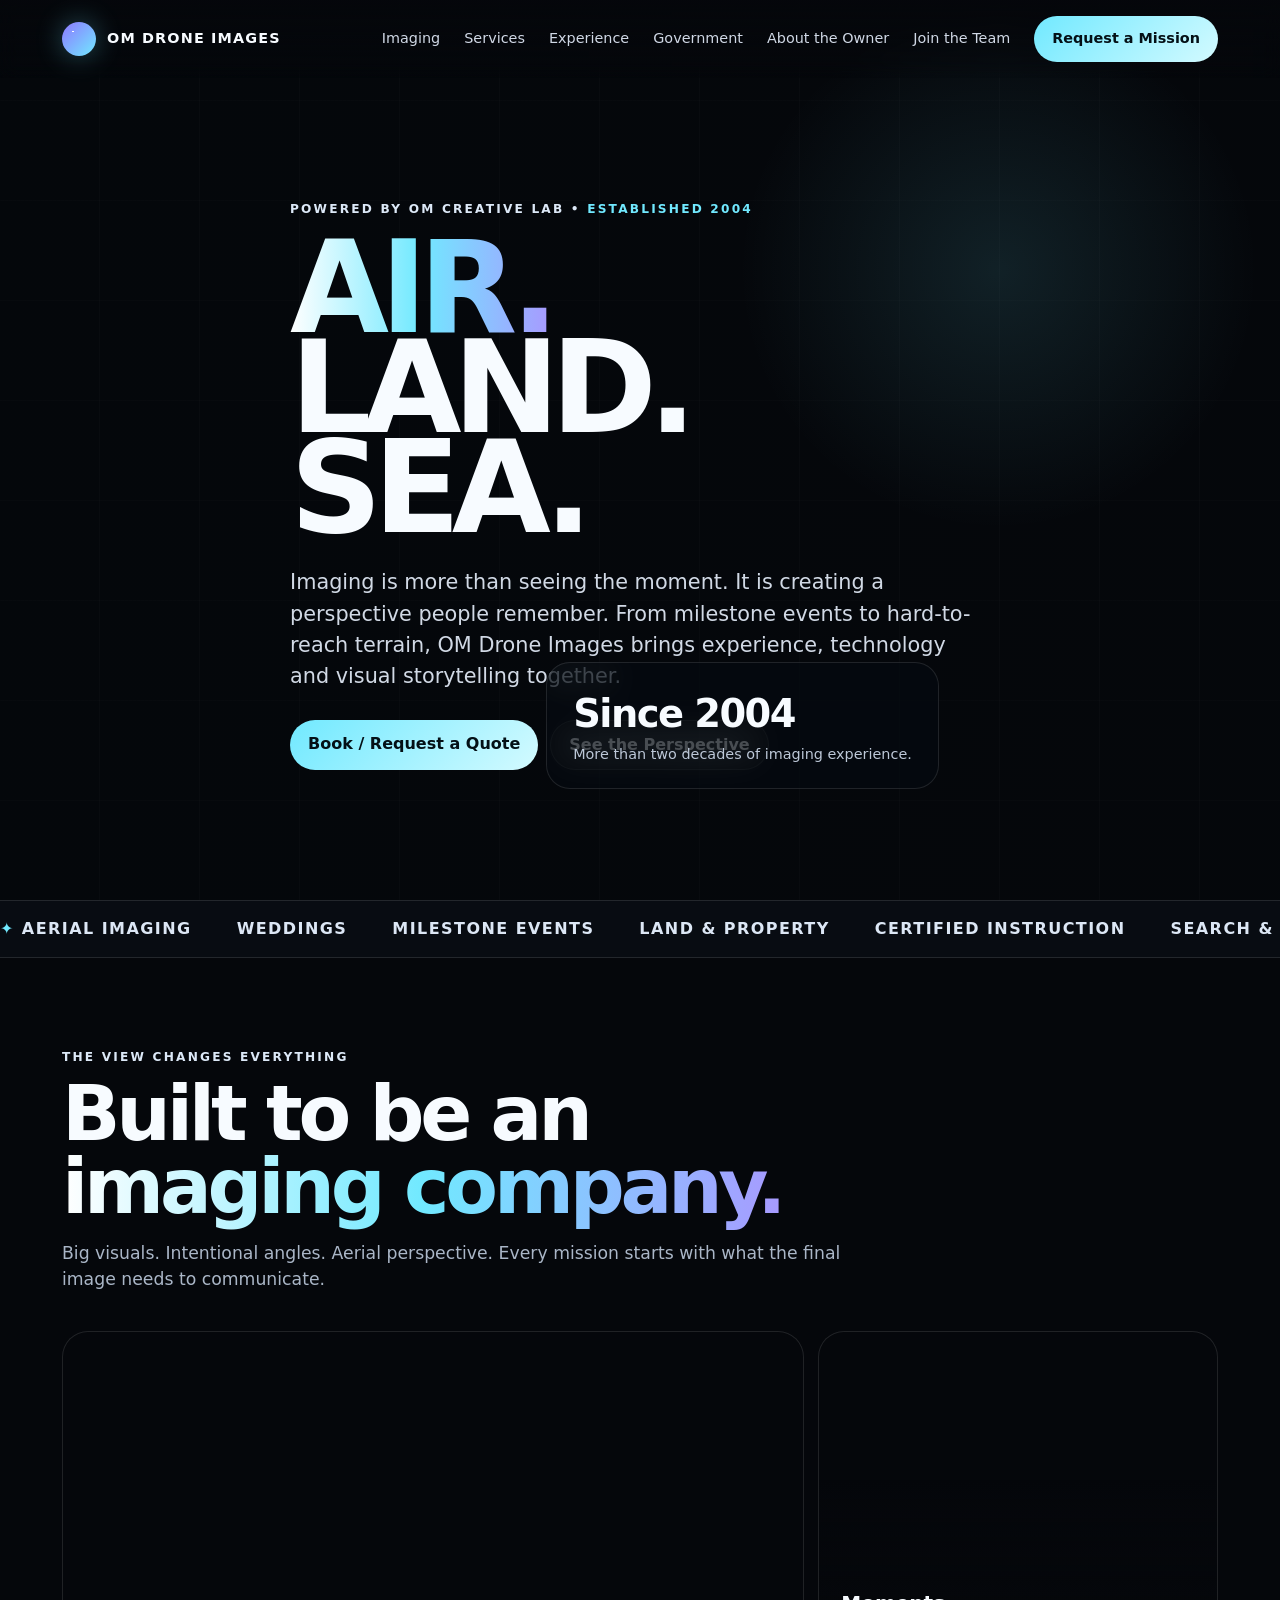
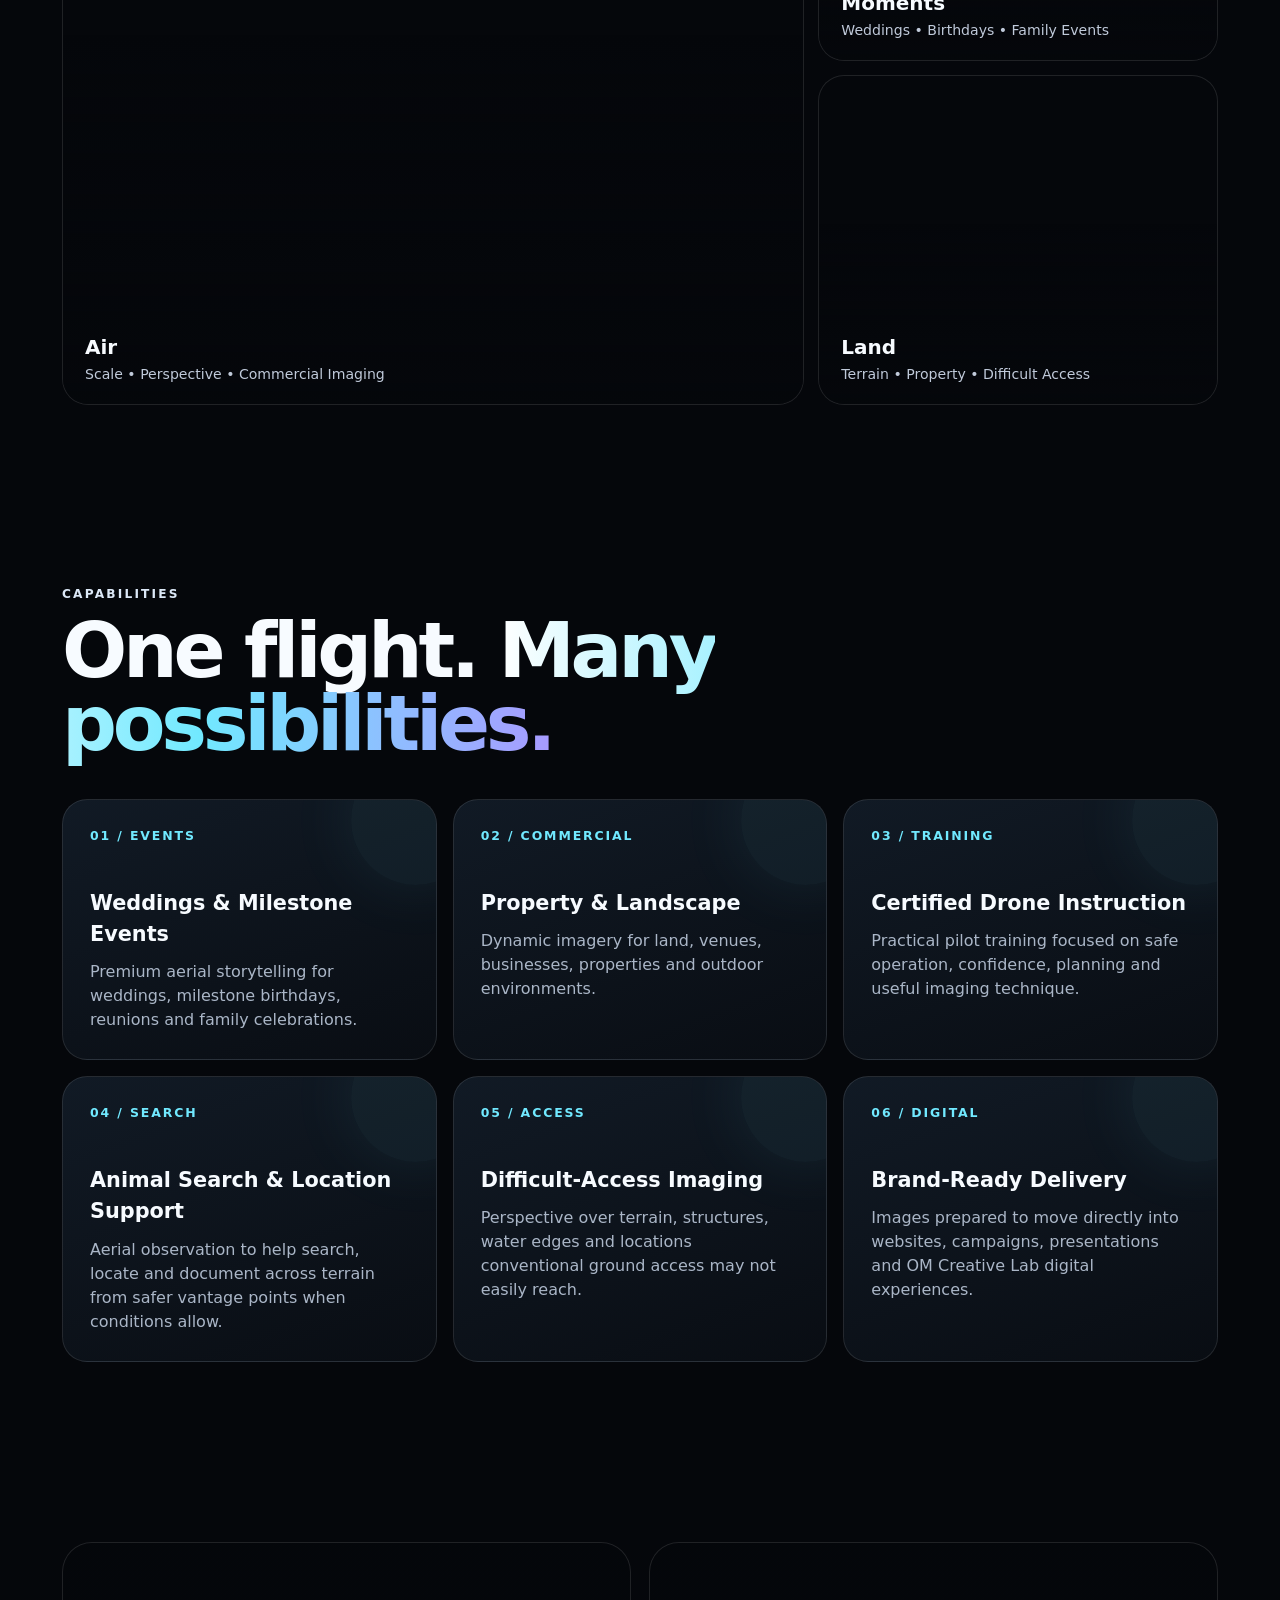
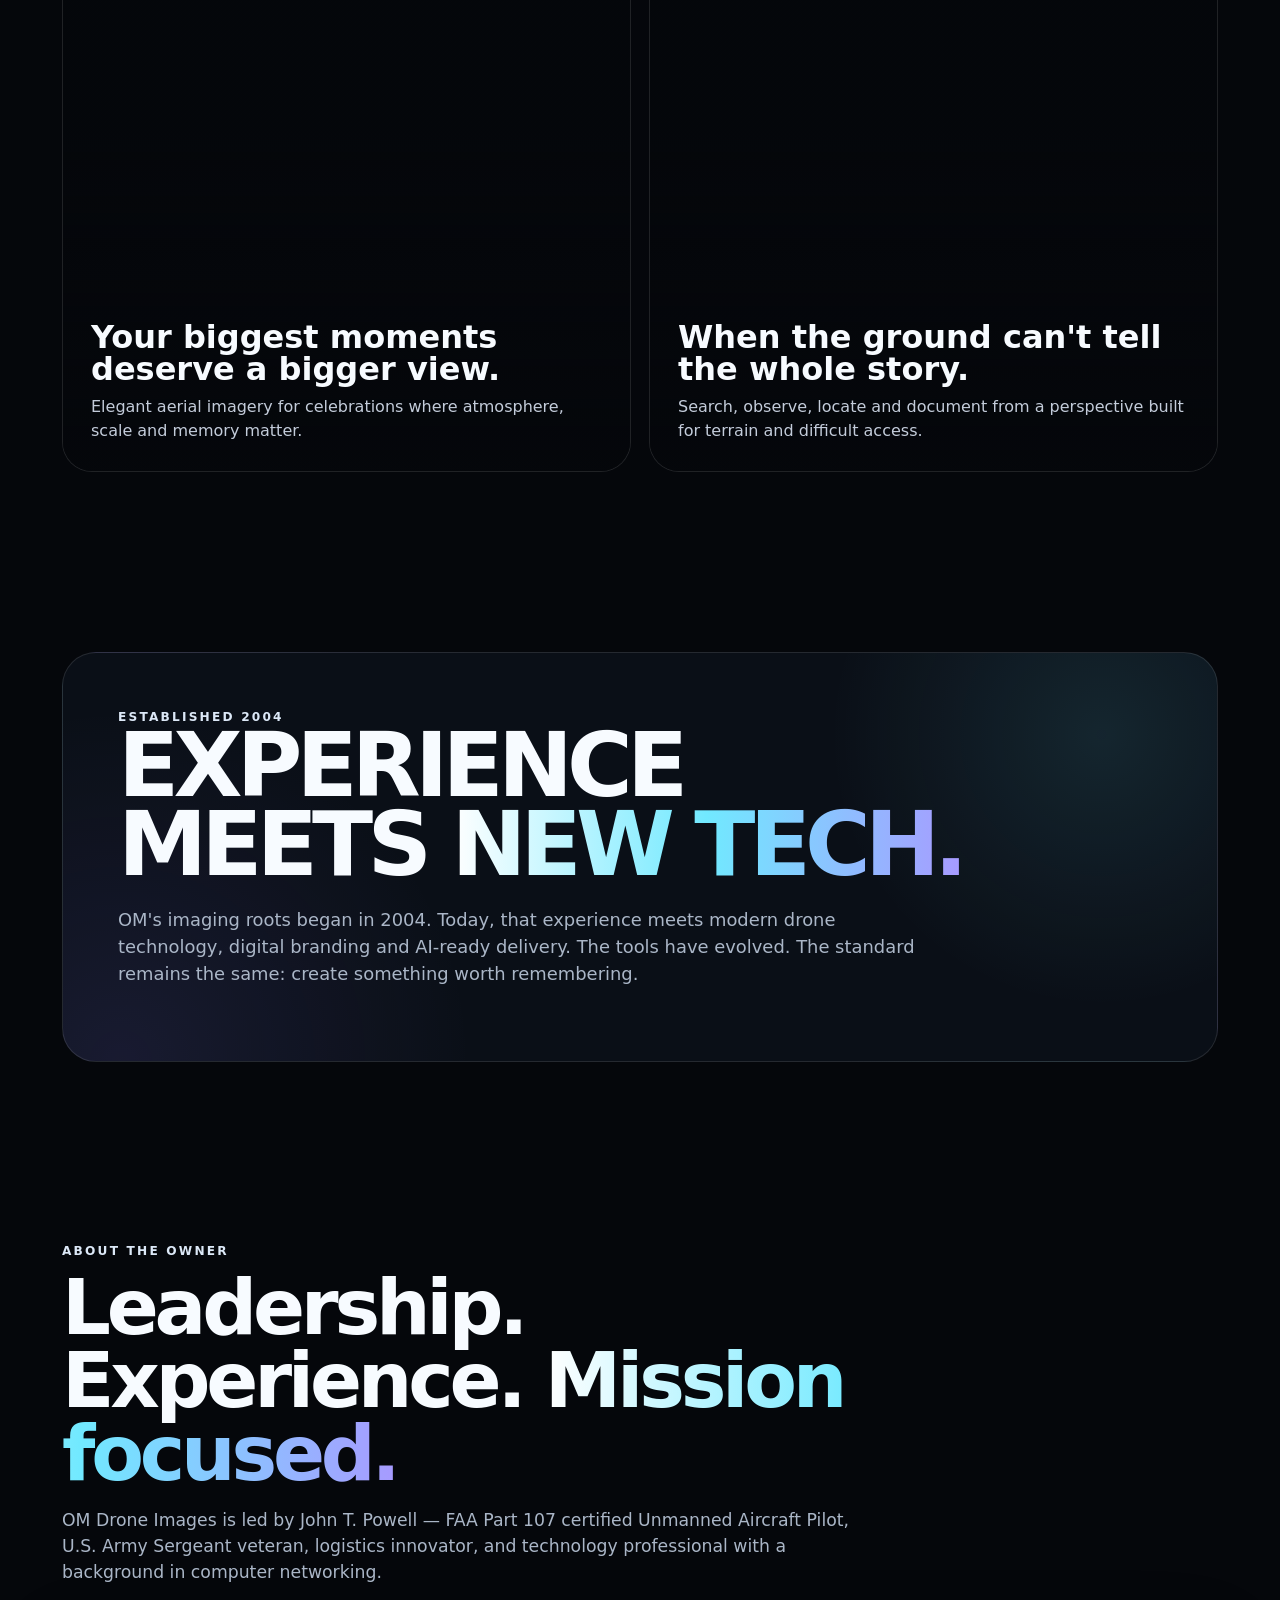
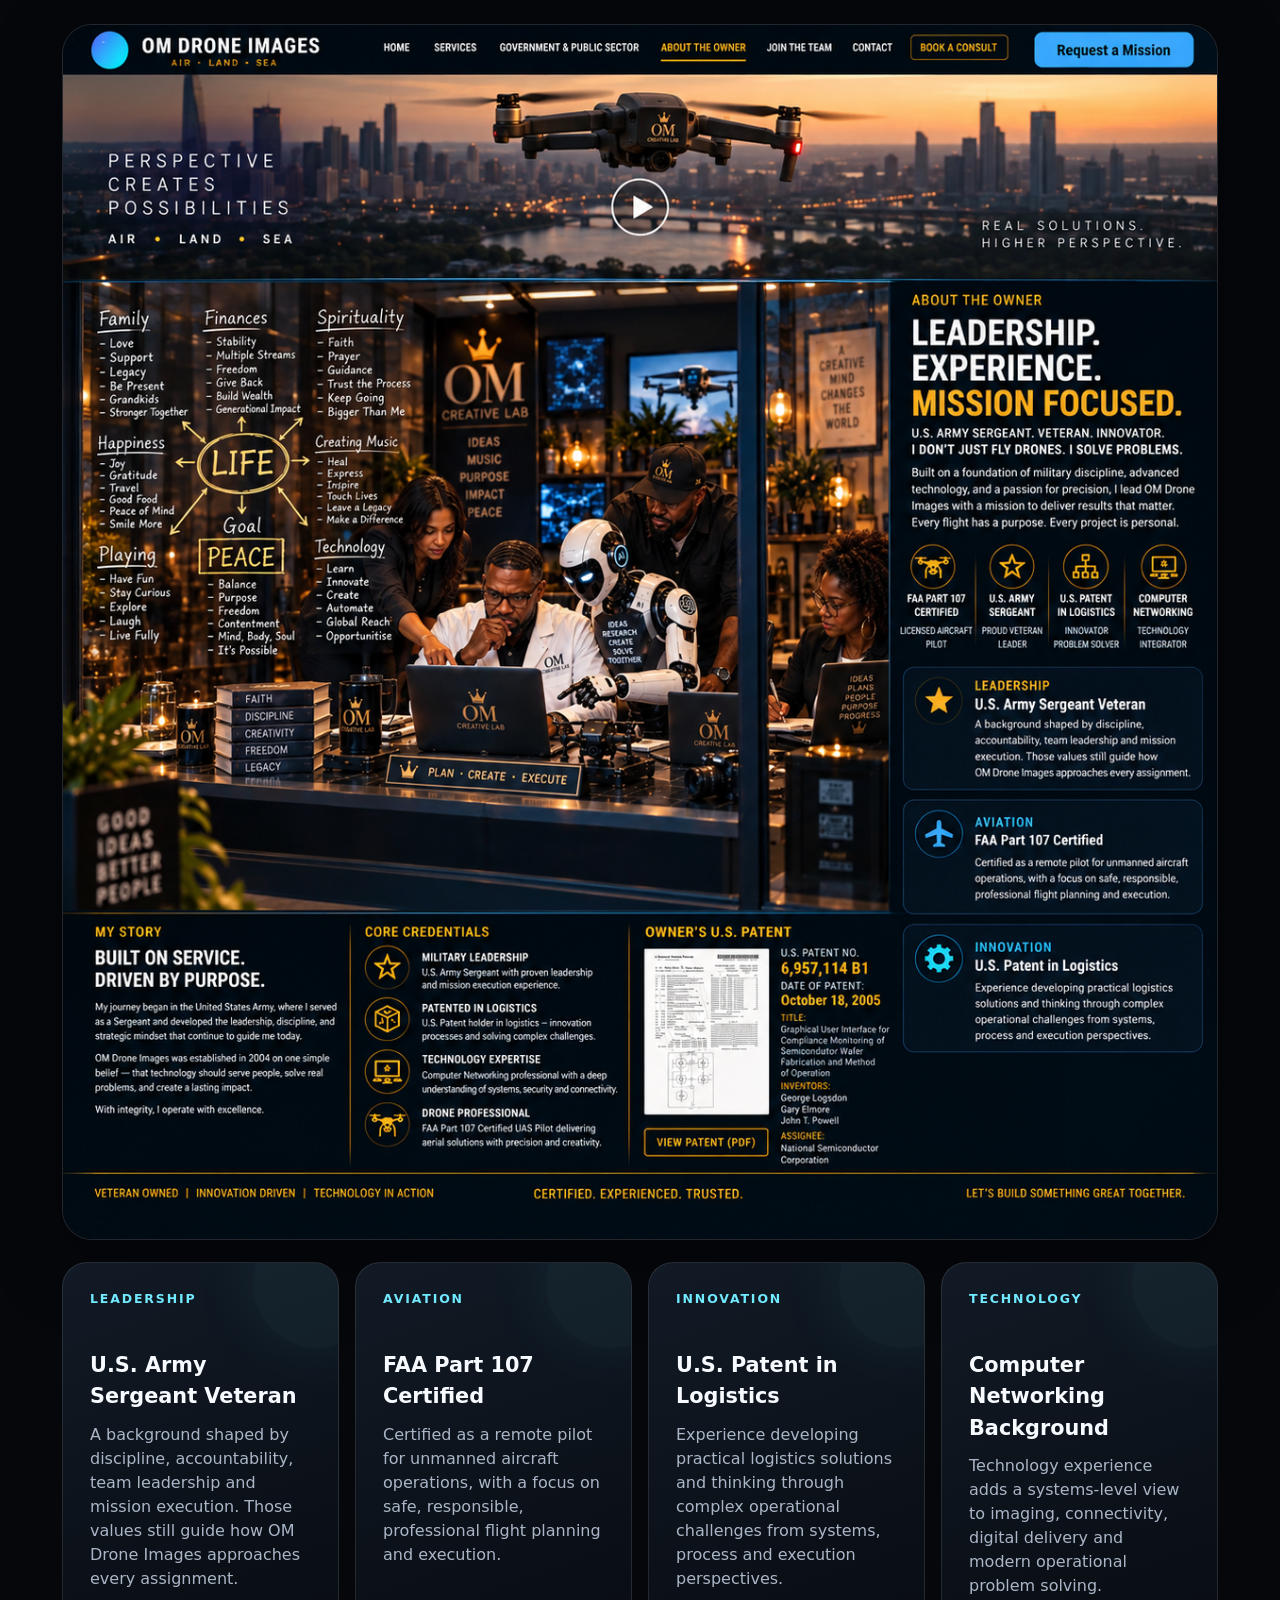
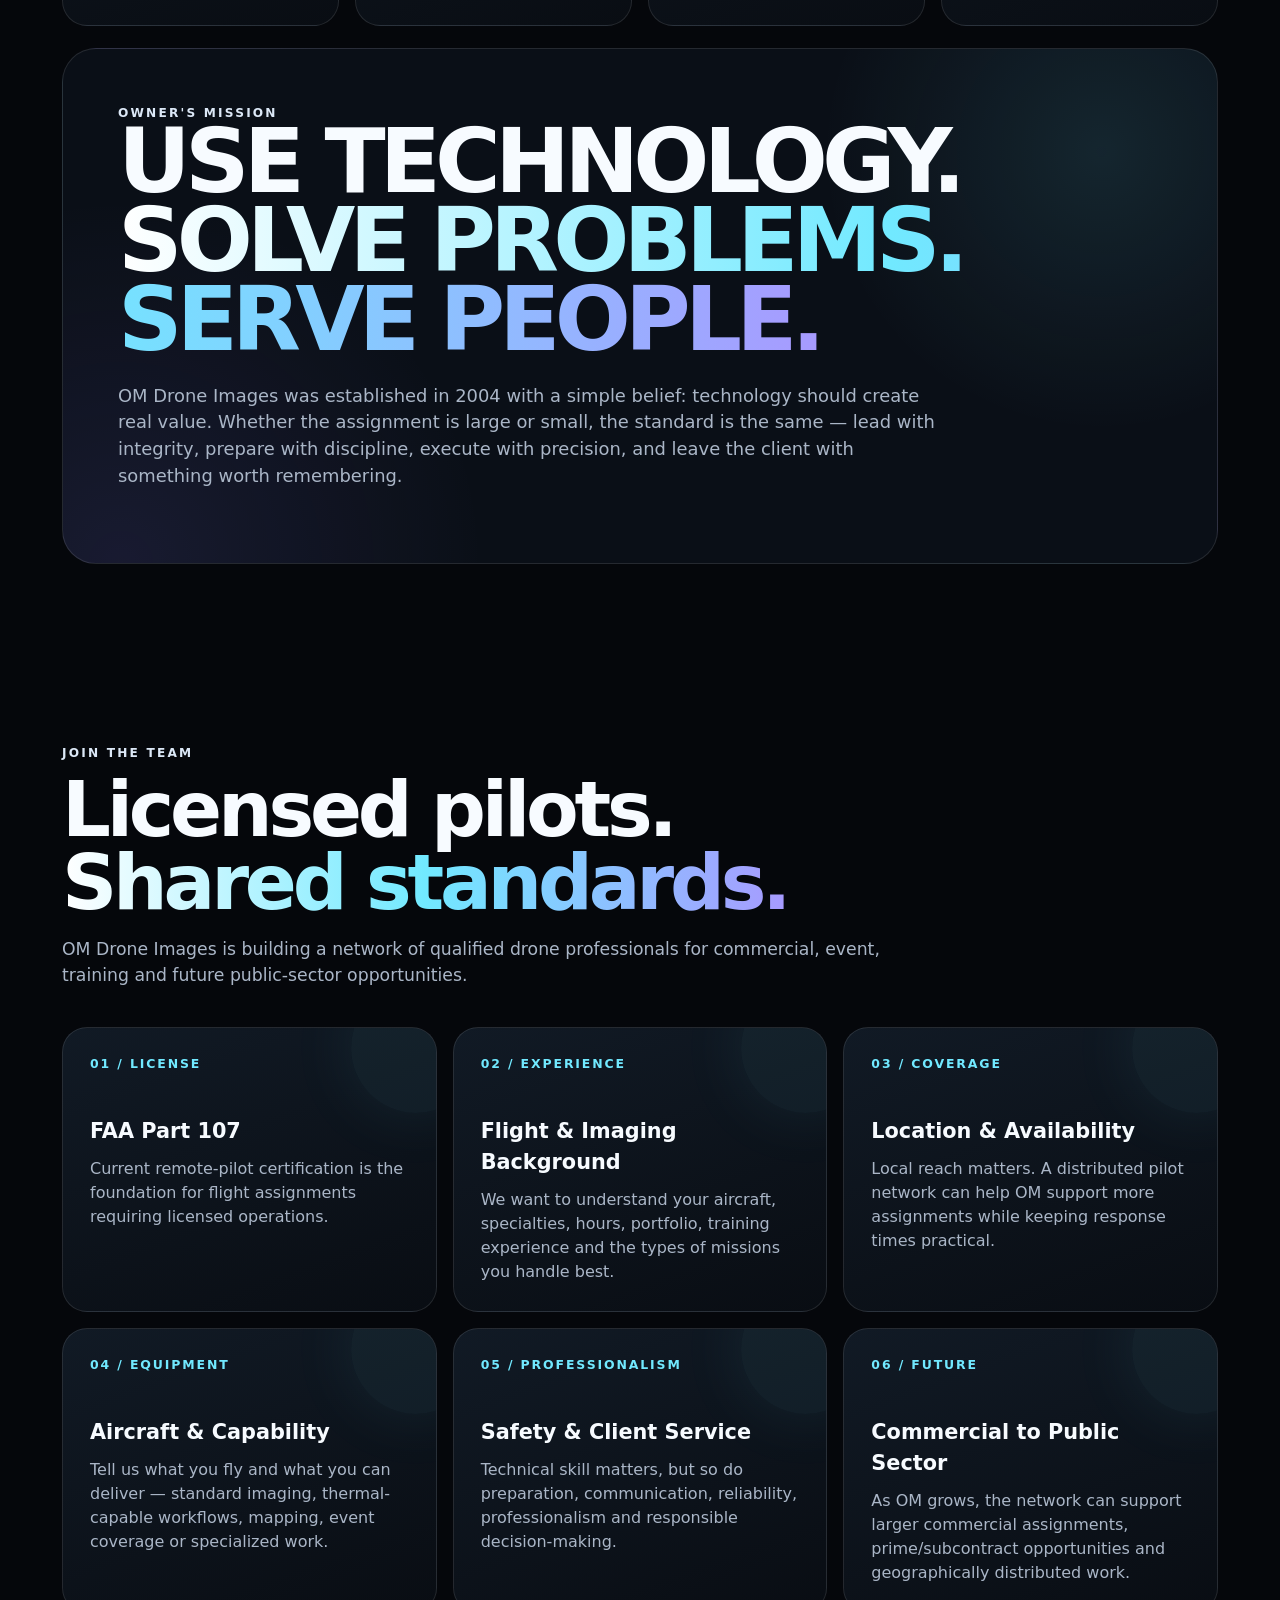
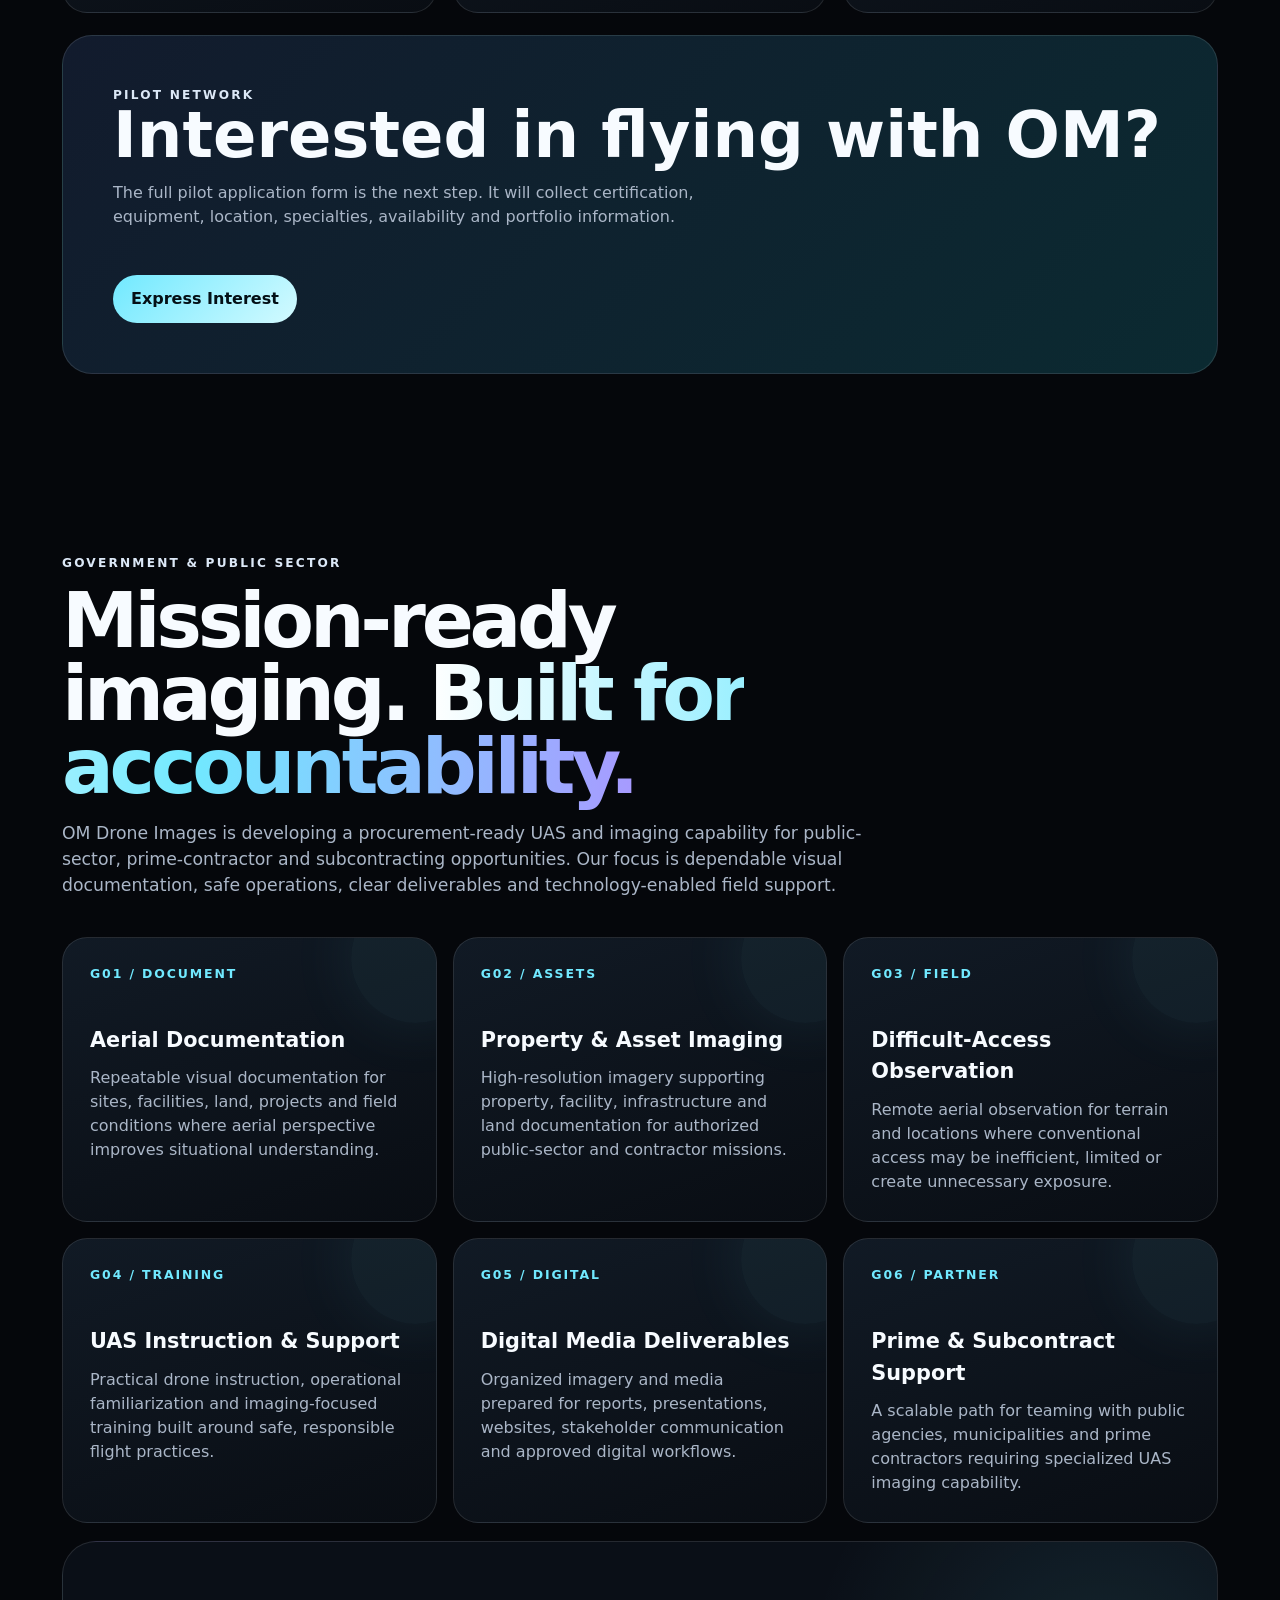
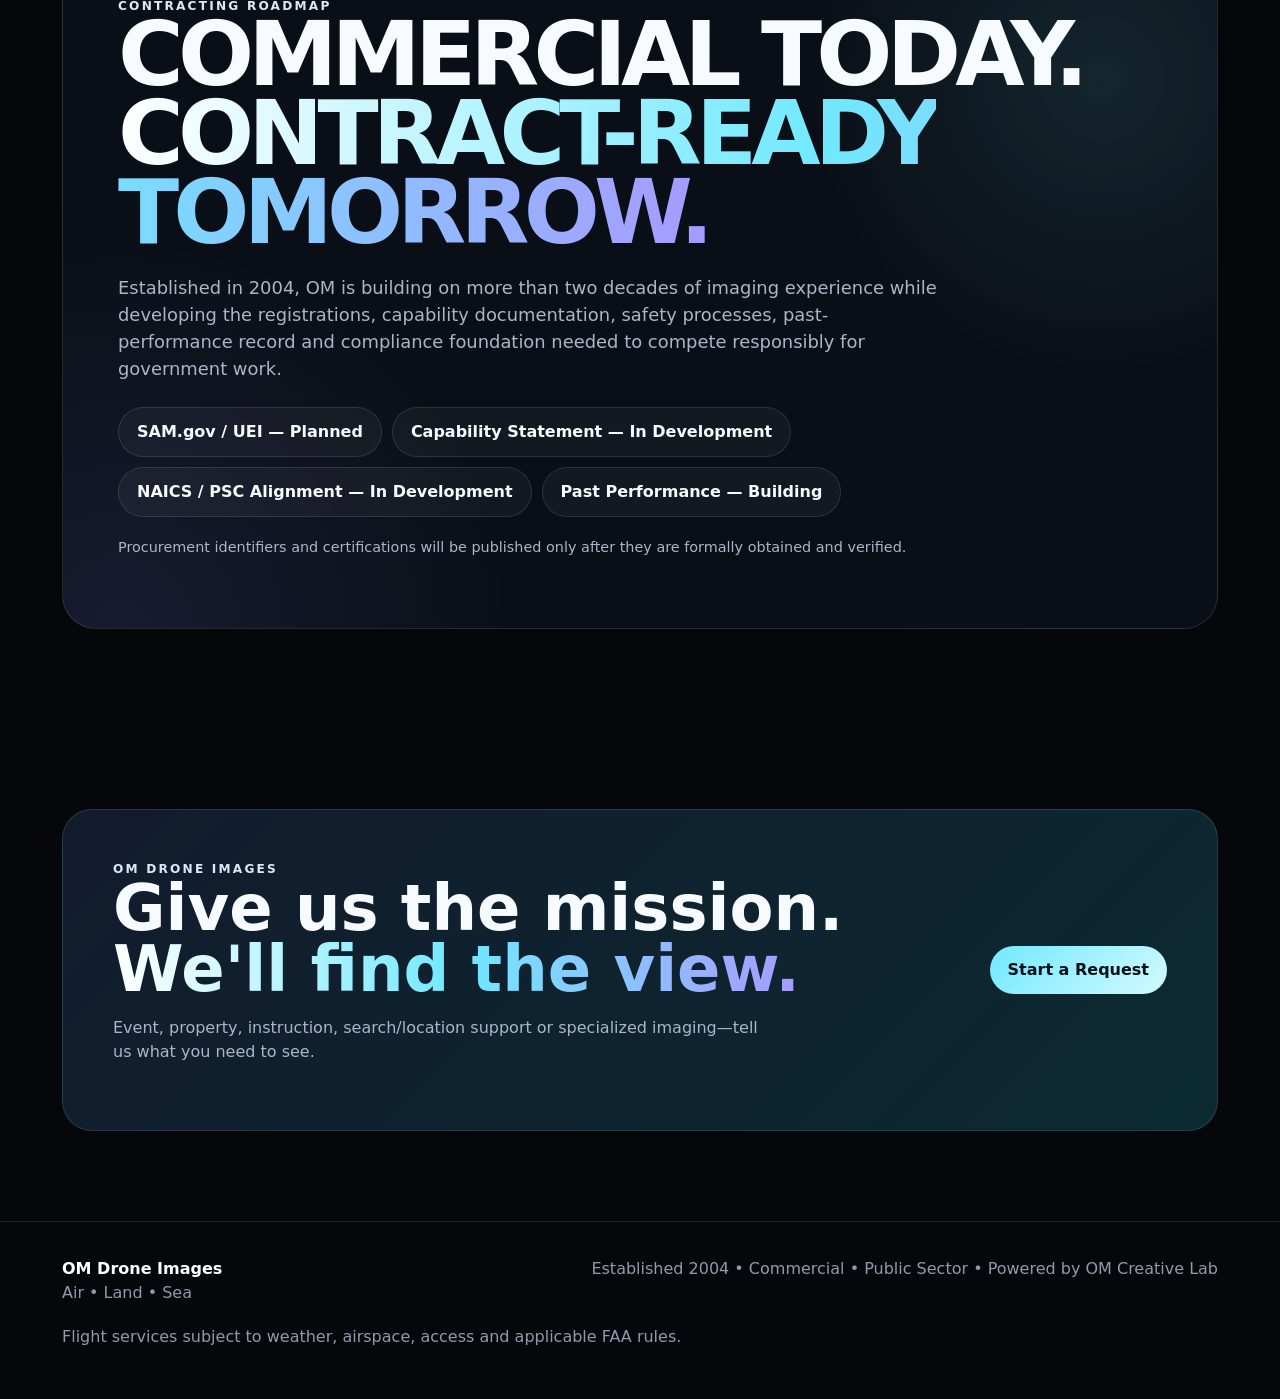
==== index.html @ e19b3d07 "Add files via upload" ====
<!doctype html>
<html lang="en">
<head>
<meta charset="utf-8">
<meta name="viewport" content="width=device-width,initial-scale=1">
<title>OM Drone Images | Air • Land • Sea</title>
<meta name="description" content="OM Drone Images — imaging experience since 2004. Premium aerial imaging, events, instruction, property, search/location support and digital delivery.">
<style>
:root{--bg:#05070b;--panel:#0b1119;--txt:#f7fbff;--muted:#aab6c7;--cyan:#71e9ff;--violet:#8d78ff;--line:rgba(255,255,255,.11);--max:1200px}
*{box-sizing:border-box}html{scroll-behavior:smooth}body{margin:0;background:#05070b;color:var(--txt);font-family:Inter,system-ui,-apple-system,"Segoe UI",sans-serif;line-height:1.5;overflow-x:hidden}
a{text-decoration:none;color:inherit}.wrap{max-width:var(--max);margin:auto;padding:0 22px}
nav{position:fixed;z-index:50;top:0;left:0;right:0;background:linear-gradient(#05070be8,#05070b80,transparent);backdrop-filter:blur(10px)}
.nav{height:78px;display:flex;align-items:center;justify-content:space-between}.brand{font-weight:900;letter-spacing:.08em;font-size:.9rem;display:flex;align-items:center;gap:11px}.orb{width:34px;height:34px;border-radius:50%;background:radial-gradient(circle at 32% 28%,#fff 0 2%,transparent 3%),linear-gradient(135deg,var(--violet),var(--cyan));box-shadow:0 0 28px #71e9ff55}
.links{display:flex;gap:24px;align-items:center;color:#d0d8e5;font-size:.9rem}.btn{display:inline-flex;padding:12px 18px;border-radius:999px;border:1px solid var(--line);font-weight:800;background:#ffffff0b}.primary{background:linear-gradient(135deg,var(--cyan),#d3faff);color:#041016;border:0}
.hero{min-height:100svh;display:grid;place-items:end start;position:relative;isolation:isolate;background:
linear-gradient(90deg,#04070bea 0%,#04070bbd 35%,#04070b3a 72%,#04070b85 100%),
linear-gradient(0deg,#05070b 0%,transparent 32%),
url('https://images.unsplash.com/photo-1500530855697-b586d89ba3ee?auto=format&fit=crop&w=2200&q=88') center/cover}
.hero:after{content:"";position:absolute;inset:0;z-index:-1;background:radial-gradient(circle at 78% 30%,#71e9ff1d,transparent 22%),repeating-linear-gradient(90deg,transparent 0 99px,#ffffff08 100px),repeating-linear-gradient(0deg,transparent 0 99px,#ffffff06 100px)}
.hero-content{padding-top:170px;padding-bottom:100px;max-width:850px}.kicker{text-transform:uppercase;letter-spacing:.18em;font-size:.76rem;font-weight:900;color:#dce8f7}.kicker b{color:var(--cyan)}
h1{font-size:clamp(4rem,10vw,8.8rem);letter-spacing:-.07em;line-height:.78;margin:20px 0 30px}.grad{background:linear-gradient(90deg,#fff,var(--cyan),#a79aff);background-clip:text;-webkit-background-clip:text;color:transparent}
.hero p{font-size:clamp(1.05rem,2vw,1.3rem);max-width:700px;color:#d1d9e5}.actions{display:flex;gap:12px;flex-wrap:wrap;margin-top:28px}
.tenure{position:absolute;right:4vw;bottom:9vh;border:1px solid var(--line);background:#050a10b8;backdrop-filter:blur(16px);border-radius:24px;padding:22px 26px;min-width:225px}.tenure strong{font-size:2.4rem;display:block;letter-spacing:-.04em}.tenure span{color:#bdc8d8;font-size:.9rem}
.marquee{border-top:1px solid var(--line);border-bottom:1px solid var(--line);overflow:hidden;background:#080c12}.track{white-space:nowrap;padding:16px 0;animation:scroll 26s linear infinite;color:#dce7f5;font-weight:800;letter-spacing:.09em}.track span{margin-right:45px}.track i{color:var(--cyan);font-style:normal}@keyframes scroll{to{transform:translateX(-50%)}}
section{padding:90px 0}.head{max-width:820px;margin-bottom:38px}.head h2{font-size:clamp(2.5rem,6vw,5rem);letter-spacing:-.055em;line-height:.95;margin:12px 0}.head p{color:var(--muted);font-size:1.08rem}
.gallery{display:grid;grid-template-columns:1.3fr .7fr;grid-template-rows:330px 330px;gap:14px}.shot{position:relative;border-radius:26px;overflow:hidden;border:1px solid var(--line);background-size:cover;background-position:center;min-height:250px}.shot:after{content:"";position:absolute;inset:0;background:linear-gradient(0deg,#05070bd9 0%,transparent 55%)}.shot:hover{transform:translateY(-4px)}.shot{transition:.3s transform}.shot .label{position:absolute;z-index:2;left:22px;bottom:18px}.label b{display:block;font-size:1.25rem}.label span{color:#c0cada;font-size:.88rem}
.g1{grid-row:1/3;background-image:url('https://images.unsplash.com/photo-1477959858617-67f85cf4f1df?auto=format&fit=crop&w=1600&q=85')}.g2{background-image:url('https://images.unsplash.com/photo-1519167758481-83f550bb49b3?auto=format&fit=crop&w=1200&q=85')}.g3{background-image:url('https://images.unsplash.com/photo-1500534314209-a25ddb2bd429?auto=format&fit=crop&w=1200&q=85')}
.cards{display:grid;grid-template-columns:repeat(3,1fr);gap:16px}.card{border:1px solid var(--line);background:linear-gradient(160deg,#111a25,#090d13);border-radius:25px;padding:27px;min-height:245px;position:relative;overflow:hidden}.card:before{content:"";position:absolute;width:130px;height:130px;border-radius:50%;right:-45px;top:-45px;background:#71e9ff0d;box-shadow:0 0 70px #71e9ff15}.num{font-size:.78rem;color:var(--cyan);font-weight:900;letter-spacing:.15em}.card h3{font-size:1.3rem;margin:42px 0 10px}.card p{color:var(--muted);margin:0}
.split{display:grid;grid-template-columns:1fr 1fr;gap:18px}.feature{min-height:530px;border-radius:30px;border:1px solid var(--line);overflow:hidden;position:relative;background-size:cover;background-position:center}.feature:after{content:"";position:absolute;inset:0;background:linear-gradient(0deg,#05070bf4 0%,#05070b38 65%)}.feature div{position:absolute;z-index:2;left:28px;right:28px;bottom:28px}.feature h3{font-size:2rem;line-height:1;margin:0 0 10px}.feature p{color:#c3ccda;margin:0}.wedding{background-image:url('https://images.unsplash.com/photo-1519741497674-611481863552?auto=format&fit=crop&w=1400&q=85')}.terrain{background-image:url('https://images.unsplash.com/photo-1500534314209-a25ddb2bd429?auto=format&fit=crop&w=1400&q=85')}
.statement{border:1px solid var(--line);border-radius:34px;padding:55px;background:radial-gradient(circle at 90% 20%,#71e9ff1a,transparent 25%),radial-gradient(circle at 5% 100%,#8d78ff1c,transparent 30%),#0a0f17}.statement h2{font-size:clamp(3rem,7vw,6.5rem);line-height:.88;letter-spacing:-.065em;margin:0 0 24px}.statement p{max-width:820px;color:var(--muted);font-size:1.12rem}
.cta{display:flex;justify-content:space-between;align-items:center;gap:30px;flex-wrap:wrap;padding:50px;border:1px solid var(--line);border-radius:30px;background:linear-gradient(135deg,#121b2d,#0b2a31)}.cta h2{font-size:clamp(2.2rem,5vw,4.2rem);line-height:.95;margin:0 0 12px}.cta p{color:var(--muted);max-width:650px}
footer{border-top:1px solid var(--line);padding:35px 0 50px;color:#8f9bad}.foot{display:flex;justify-content:space-between;gap:20px;flex-wrap:wrap}
.reveal{animation:rise .8s ease both}@keyframes rise{from{opacity:0;transform:translateY(20px)}to{opacity:1;transform:none}}
@media(max-width:850px){.ownergrid{grid-template-columns:1fr!important;}.links a:not(.btn){display:none}.gallery{grid-template-columns:1fr;grid-template-rows:auto}.g1{grid-row:auto;min-height:460px}.cards{grid-template-columns:1fr 1fr}.split{grid-template-columns:1fr}.tenure{position:static;margin-top:28px;width:max-content}.hero-content{padding-bottom:65px}.hero{align-items:end}.hero .wrap{width:100%}}
@media(max-width:600px){.cards{grid-template-columns:1fr}.statement,.cta{padding:30px}.hero{background-position:62% center}.gallery .shot{min-height:330px}}

/* ===== OM DRONE IMAGES: PHONE CLEANUP ===== */
@media(max-width:600px){
  body{overflow-x:hidden}
  .wrap{width:min(92vw,100%)}
  nav .nav{min-height:72px;height:auto;padding:10px 0;gap:10px}
  .brand{font-size:16px;line-height:1.1;white-space:nowrap}
  .orb{width:34px;height:34px;flex:0 0 34px}
  .links{margin-left:auto}
  .links .btn.primary{padding:10px 13px;font-size:13px;white-space:nowrap}

  .hero{min-height:auto;align-items:end;background-position:58% center}
  .hero .wrap{width:92%;margin:0 auto}
  .hero-content{padding:170px 0 42px;max-width:100%}
  .hero .kicker{font-size:10px;letter-spacing:.13em;line-height:1.45}
  .hero h1{font-size:clamp(52px,16vw,68px);line-height:.82;margin:18px 0 26px}
  .hero p{font-size:17px;line-height:1.5;max-width:100%}
  .actions{display:grid;grid-template-columns:1fr;gap:11px;margin-top:24px}
  .actions .btn{width:100%;text-align:center;padding:13px 14px;font-size:15px}
  .tenure{width:100%;max-width:100%;margin-top:24px;padding:20px}
  .tenure strong{font-size:38px;line-height:1}
  .tenure span{font-size:14px;line-height:1.4}
}
/* ===== END PHONE CLEANUP ===== */


/* ===== ABOUT THE OWNER SHOWCASE ===== */
.owner-showcase{
  border:1px solid var(--line);
  border-radius:30px;
  overflow:hidden;
  background:#080c12;
  box-shadow:0 24px 70px rgba(0,0,0,.35);
  margin-bottom:22px;
}
.owner-showcase img{
  display:block;
  width:100%;
  height:auto;
  object-fit:contain;
}
.owner-credentials{
  display:grid;
  grid-template-columns:repeat(4,1fr);
  gap:16px;
}
.owner-credentials .card{min-height:220px}
@media(max-width:900px){
  .owner-credentials{grid-template-columns:1fr 1fr}
}
@media(max-width:600px){
  .owner-showcase{border-radius:20px}
  .owner-credentials{grid-template-columns:1fr}
}

</style>
</head>
<body>
<nav><div class="wrap nav"><a class="brand" href="#"><span class="orb"></span>OM DRONE IMAGES</a><div class="links"><a href="#gallery">Imaging</a><a href="#services">Services</a><a href="#experience">Experience</a><a href="#government">Government</a><a href="#owner">About the Owner</a><a href="#join">Join the Team</a><a class="btn primary" href="#contact">Request a Mission</a></div></div></nav>
<header class="hero">
<div class="wrap">
<div class="hero-content reveal">
<div class="kicker">Powered by OM Creative Lab • <b>Established 2004</b></div>
<h1><span class="grad">AIR.</span><br>LAND.<br>SEA.</h1>
<p>Imaging is more than seeing the moment. It is creating a perspective people remember. From milestone events to hard-to-reach terrain, OM Drone Images brings experience, technology and visual storytelling together.</p>
<div class="actions"><a class="btn primary" href="#contact">Book / Request a Quote</a><a class="btn" href="#gallery">See the Perspective</a></div>
<div class="tenure"><strong>Since 2004</strong><span>More than two decades of imaging experience.</span></div>
</div></div>
</header>

<div class="marquee"><div class="track"><span><i>✦</i> AERIAL IMAGING</span><span>WEDDINGS</span><span>MILESTONE EVENTS</span><span>LAND & PROPERTY</span><span>CERTIFIED INSTRUCTION</span><span>SEARCH & LOCATION SUPPORT</span><span><i>✦</i> AIR • LAND • SEA</span><span><i>✦</i> AERIAL IMAGING</span><span>WEDDINGS</span><span>MILESTONE EVENTS</span><span>LAND & PROPERTY</span><span>CERTIFIED INSTRUCTION</span><span>SEARCH & LOCATION SUPPORT</span></div></div>

<section id="gallery"><div class="wrap">
<div class="head"><div class="kicker">The View Changes Everything</div><h2>Built to be an <span class="grad">imaging company.</span></h2><p>Big visuals. Intentional angles. Aerial perspective. Every mission starts with what the final image needs to communicate.</p></div>
<div class="gallery">
<div class="shot g1"><div class="label"><b>Air</b><span>Scale • Perspective • Commercial Imaging</span></div></div>
<div class="shot g2"><div class="label"><b>Moments</b><span>Weddings • Birthdays • Family Events</span></div></div>
<div class="shot g3"><div class="label"><b>Land</b><span>Terrain • Property • Difficult Access</span></div></div>
</div></div></section>

<section id="services"><div class="wrap">
<div class="head"><div class="kicker">Capabilities</div><h2>One flight. <span class="grad">Many possibilities.</span></h2></div>
<div class="cards">
<div class="card"><div class="num">01 / EVENTS</div><h3>Weddings & Milestone Events</h3><p>Premium aerial storytelling for weddings, milestone birthdays, reunions and family celebrations.</p></div>
<div class="card"><div class="num">02 / COMMERCIAL</div><h3>Property & Landscape</h3><p>Dynamic imagery for land, venues, businesses, properties and outdoor environments.</p></div>
<div class="card"><div class="num">03 / TRAINING</div><h3>Certified Drone Instruction</h3><p>Practical pilot training focused on safe operation, confidence, planning and useful imaging technique.</p></div>
<div class="card"><div class="num">04 / SEARCH</div><h3>Animal Search & Location Support</h3><p>Aerial observation to help search, locate and document across terrain from safer vantage points when conditions allow.</p></div>
<div class="card"><div class="num">05 / ACCESS</div><h3>Difficult-Access Imaging</h3><p>Perspective over terrain, structures, water edges and locations conventional ground access may not easily reach.</p></div>
<div class="card"><div class="num">06 / DIGITAL</div><h3>Brand-Ready Delivery</h3><p>Images prepared to move directly into websites, campaigns, presentations and OM Creative Lab digital experiences.</p></div>
</div></div></section>

<section><div class="wrap"><div class="split">
<div class="feature wedding"><div><h3>Your biggest moments deserve a bigger view.</h3><p>Elegant aerial imagery for celebrations where atmosphere, scale and memory matter.</p></div></div>
<div class="feature terrain"><div><h3>When the ground can't tell the whole story.</h3><p>Search, observe, locate and document from a perspective built for terrain and difficult access.</p></div></div>
</div></div></section>

<section id="experience"><div class="wrap"><div class="statement">
<div class="kicker">Established 2004</div>
<h2>EXPERIENCE<br>MEETS <span class="grad">NEW TECH.</span></h2>
<p>OM's imaging roots began in 2004. Today, that experience meets modern drone technology, digital branding and AI-ready delivery. The tools have evolved. The standard remains the same: create something worth remembering.</p>
</div></div></section>



<section id="owner">
  <div class="wrap">
    <div class="head">
      <div class="kicker">About the Owner</div>
      <h2>Leadership. Experience. <span class="grad">Mission focused.</span></h2>
      <p>OM Drone Images is led by John T. Powell — FAA Part 107 certified Unmanned Aircraft Pilot, U.S. Army Sergeant veteran, logistics innovator, and technology professional with a background in computer networking.</p>
    </div>
    <div class="owner-showcase">
      <img src="owner-leadership.png" alt="OM Drone Images owner leadership, technology and AI collaboration showcase">
    </div>
    <div class="owner-credentials">
      <div class="card"><div class="num">LEADERSHIP</div><h3>U.S. Army Sergeant Veteran</h3><p>A background shaped by discipline, accountability, team leadership and mission execution. Those values still guide how OM Drone Images approaches every assignment.</p></div>
      <div class="card"><div class="num">AVIATION</div><h3>FAA Part 107 Certified</h3><p>Certified as a remote pilot for unmanned aircraft operations, with a focus on safe, responsible, professional flight planning and execution.</p></div>
      <div class="card"><div class="num">INNOVATION</div><h3>U.S. Patent in Logistics</h3><p>Experience developing practical logistics solutions and thinking through complex operational challenges from systems, process and execution perspectives.</p></div>
      <div class="card"><div class="num">TECHNOLOGY</div><h3>Computer Networking Background</h3><p>Technology experience adds a systems-level view to imaging, connectivity, digital delivery and modern operational problem solving.</p></div>
    </div>
    <div class="statement" style="margin-top:22px">
      <div class="kicker">Owner's Mission</div>
      <h2>USE TECHNOLOGY.<br><span class="grad">SOLVE PROBLEMS. SERVE PEOPLE.</span></h2>
      <p>OM Drone Images was established in 2004 with a simple belief: technology should create real value. Whether the assignment is large or small, the standard is the same — lead with integrity, prepare with discipline, execute with precision, and leave the client with something worth remembering.</p>
    </div>
  </div>
</section>


<section id="join">
  <div class="wrap">
    <div class="head">
      <div class="kicker">Join the Team</div>
      <h2>Licensed pilots. <span class="grad">Shared standards.</span></h2>
      <p>OM Drone Images is building a network of qualified drone professionals for commercial, event, training and future public-sector opportunities.</p>
    </div>
    <div class="cards">
      <div class="card"><div class="num">01 / LICENSE</div><h3>FAA Part 107</h3><p>Current remote-pilot certification is the foundation for flight assignments requiring licensed operations.</p></div>
      <div class="card"><div class="num">02 / EXPERIENCE</div><h3>Flight & Imaging Background</h3><p>We want to understand your aircraft, specialties, hours, portfolio, training experience and the types of missions you handle best.</p></div>
      <div class="card"><div class="num">03 / COVERAGE</div><h3>Location & Availability</h3><p>Local reach matters. A distributed pilot network can help OM support more assignments while keeping response times practical.</p></div>
      <div class="card"><div class="num">04 / EQUIPMENT</div><h3>Aircraft & Capability</h3><p>Tell us what you fly and what you can deliver — standard imaging, thermal-capable workflows, mapping, event coverage or specialized work.</p></div>
      <div class="card"><div class="num">05 / PROFESSIONALISM</div><h3>Safety & Client Service</h3><p>Technical skill matters, but so do preparation, communication, reliability, professionalism and responsible decision-making.</p></div>
      <div class="card"><div class="num">06 / FUTURE</div><h3>Commercial to Public Sector</h3><p>As OM grows, the network can support larger commercial assignments, prime/subcontract opportunities and geographically distributed work.</p></div>
    </div>
    <div class="cta" style="margin-top:22px">
      <div><div class="kicker">Pilot Network</div><h2>Interested in flying with OM?</h2><p>The full pilot application form is the next step. It will collect certification, equipment, location, specialties, availability and portfolio information.</p></div>
      <a class="btn primary" href="mailto:info@omdroneimages.com?subject=Join%20the%20OM%20Drone%20Images%20Team">Express Interest</a>
    </div>
  </div>
</section>

<section id="government"><div class="wrap">
<div class="head">
  <div class="kicker">Government & Public Sector</div>
  <h2>Mission-ready imaging. <span class="grad">Built for accountability.</span></h2>
  <p>OM Drone Images is developing a procurement-ready UAS and imaging capability for public-sector, prime-contractor and subcontracting opportunities. Our focus is dependable visual documentation, safe operations, clear deliverables and technology-enabled field support.</p>
</div>
<div class="cards">
  <div class="card"><div class="num">G01 / DOCUMENT</div><h3>Aerial Documentation</h3><p>Repeatable visual documentation for sites, facilities, land, projects and field conditions where aerial perspective improves situational understanding.</p></div>
  <div class="card"><div class="num">G02 / ASSETS</div><h3>Property & Asset Imaging</h3><p>High-resolution imagery supporting property, facility, infrastructure and land documentation for authorized public-sector and contractor missions.</p></div>
  <div class="card"><div class="num">G03 / FIELD</div><h3>Difficult-Access Observation</h3><p>Remote aerial observation for terrain and locations where conventional access may be inefficient, limited or create unnecessary exposure.</p></div>
  <div class="card"><div class="num">G04 / TRAINING</div><h3>UAS Instruction & Support</h3><p>Practical drone instruction, operational familiarization and imaging-focused training built around safe, responsible flight practices.</p></div>
  <div class="card"><div class="num">G05 / DIGITAL</div><h3>Digital Media Deliverables</h3><p>Organized imagery and media prepared for reports, presentations, websites, stakeholder communication and approved digital workflows.</p></div>
  <div class="card"><div class="num">G06 / PARTNER</div><h3>Prime & Subcontract Support</h3><p>A scalable path for teaming with public agencies, municipalities and prime contractors requiring specialized UAS imaging capability.</p></div>
</div>
<div class="statement" style="margin-top:18px">
  <div class="kicker">Contracting Roadmap</div>
  <h2>COMMERCIAL TODAY.<br><span class="grad">CONTRACT-READY TOMORROW.</span></h2>
  <p>Established in 2004, OM is building on more than two decades of imaging experience while developing the registrations, capability documentation, safety processes, past-performance record and compliance foundation needed to compete responsibly for government work.</p>
  <div style="display:flex;gap:10px;flex-wrap:wrap;margin-top:24px">
    <span class="btn">SAM.gov / UEI — Planned</span>
    <span class="btn">Capability Statement — In Development</span>
    <span class="btn">NAICS / PSC Alignment — In Development</span>
    <span class="btn">Past Performance — Building</span>
  </div>
  <p style="font-size:.9rem;margin-top:20px">Procurement identifiers and certifications will be published only after they are formally obtained and verified.</p>
</div>
</div></section>

<section id="contact"><div class="wrap"><div class="cta">
<div><div class="kicker">OM Drone Images</div><h2>Give us the mission.<br><span class="grad">We'll find the view.</span></h2><p>Event, property, instruction, search/location support or specialized imaging—tell us what you need to see.</p></div>
<a class="btn primary" href="mailto:info@omdroneimages.com?subject=OM%20Drone%20Images%20Request">Start a Request</a>
</div></div></section>

<footer><div class="wrap foot"><div><b style="color:#fff">OM Drone Images</b><br>Air • Land • Sea</div><div>Established 2004 • Commercial • Public Sector • Powered by OM Creative Lab</div><div>Flight services subject to weather, airspace, access and applicable FAA rules.</div></div></footer>
</body></html>
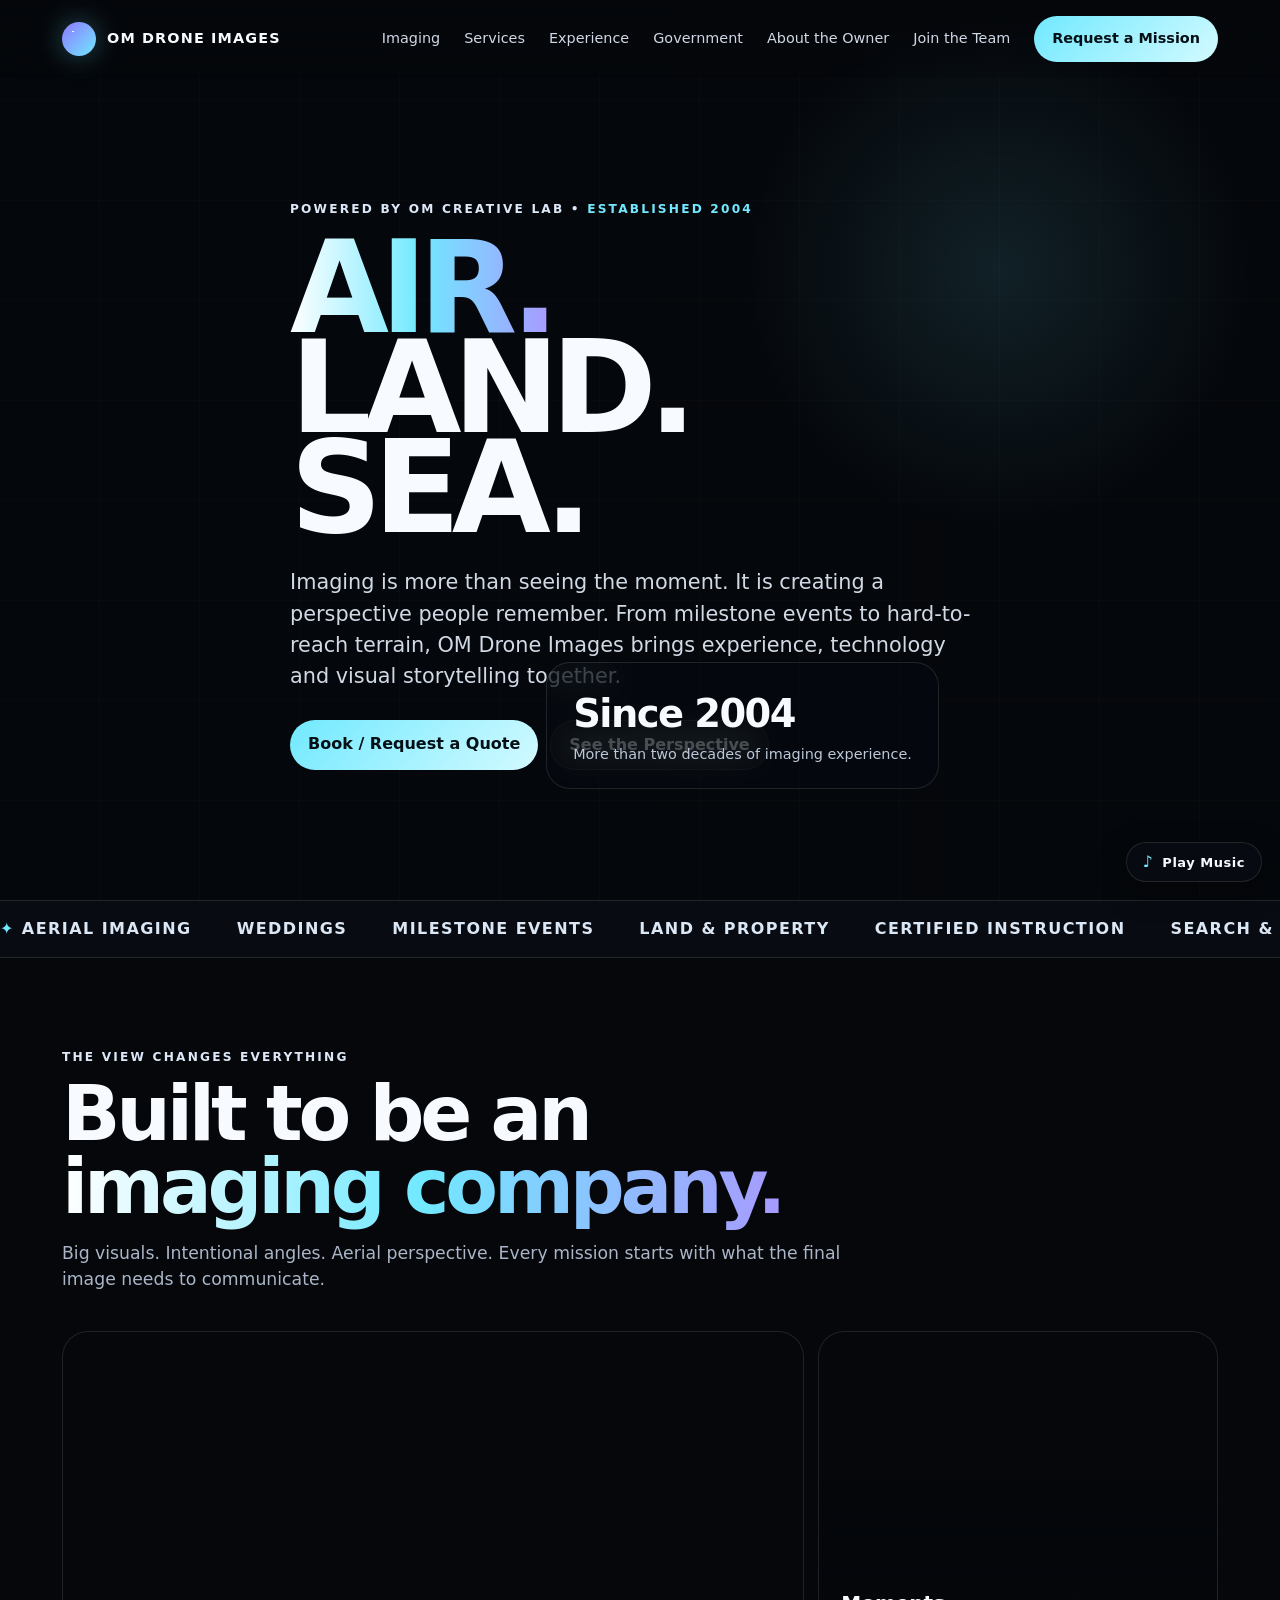
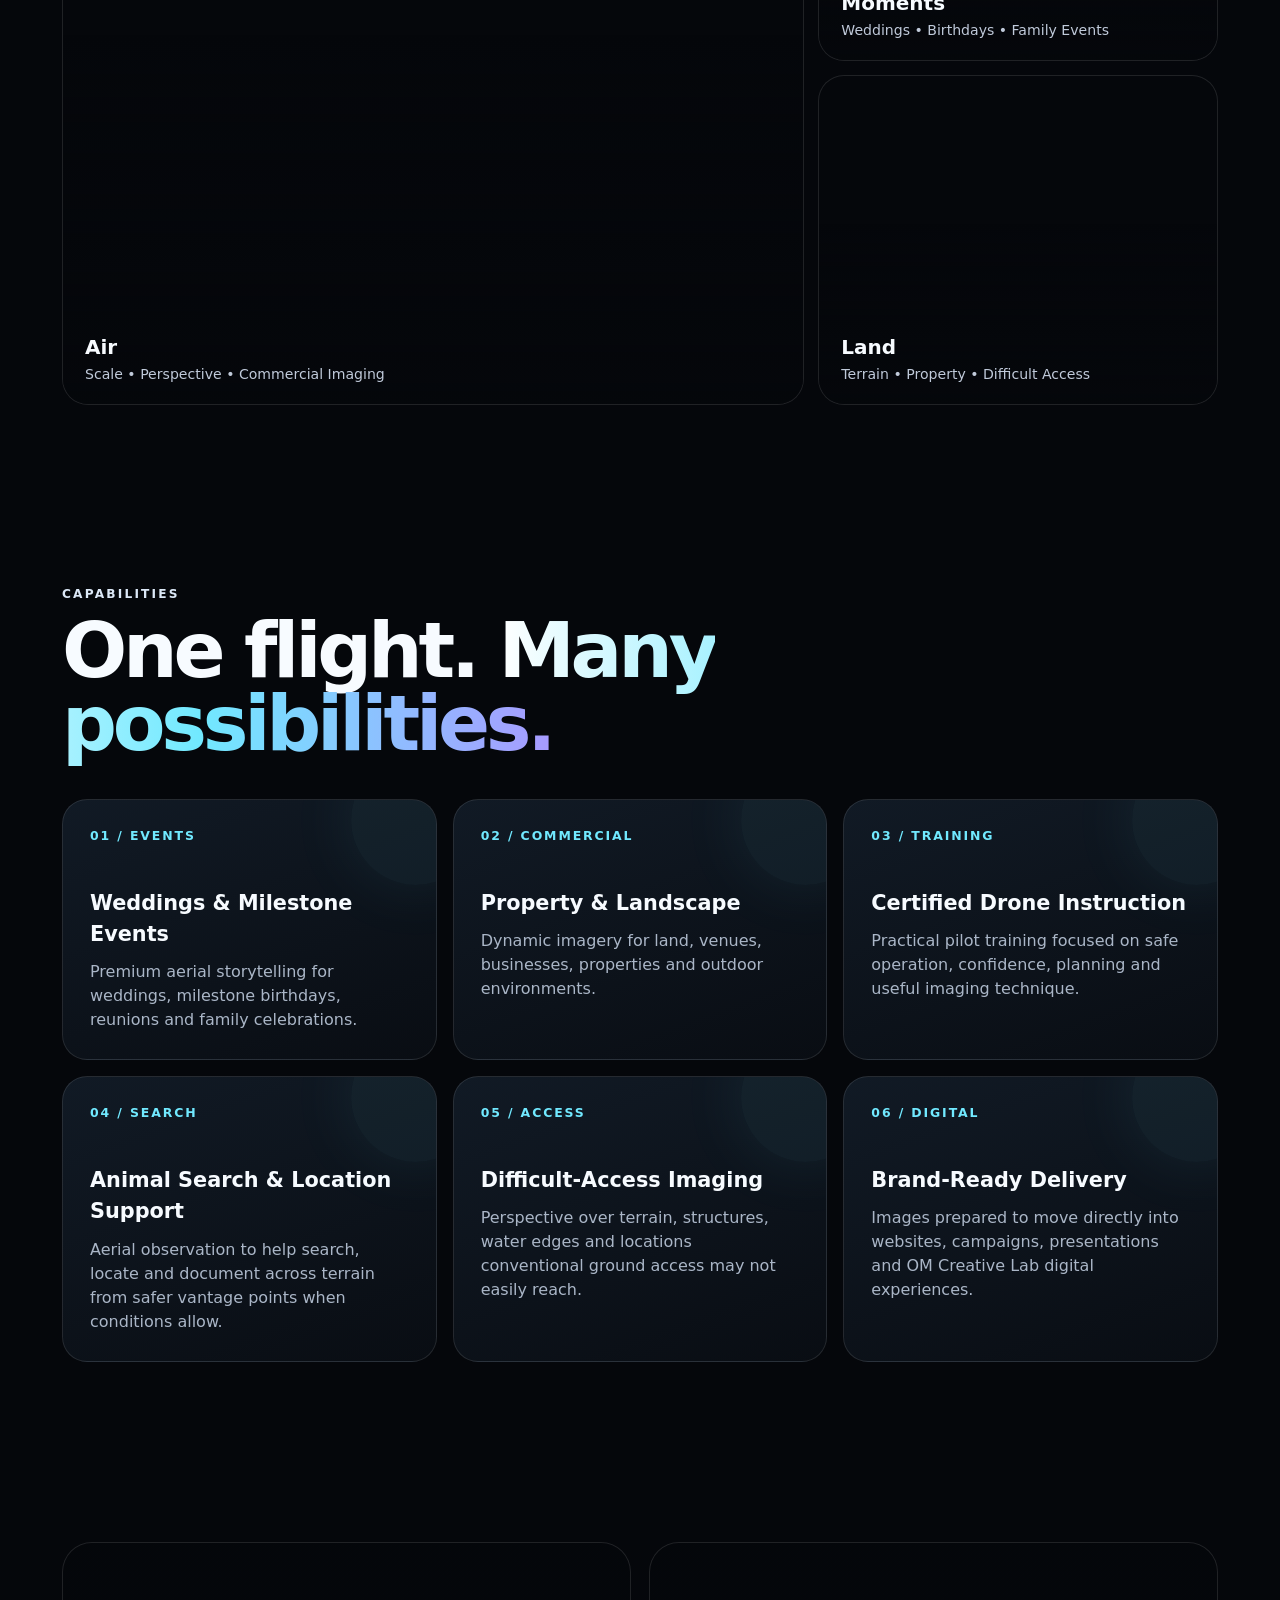
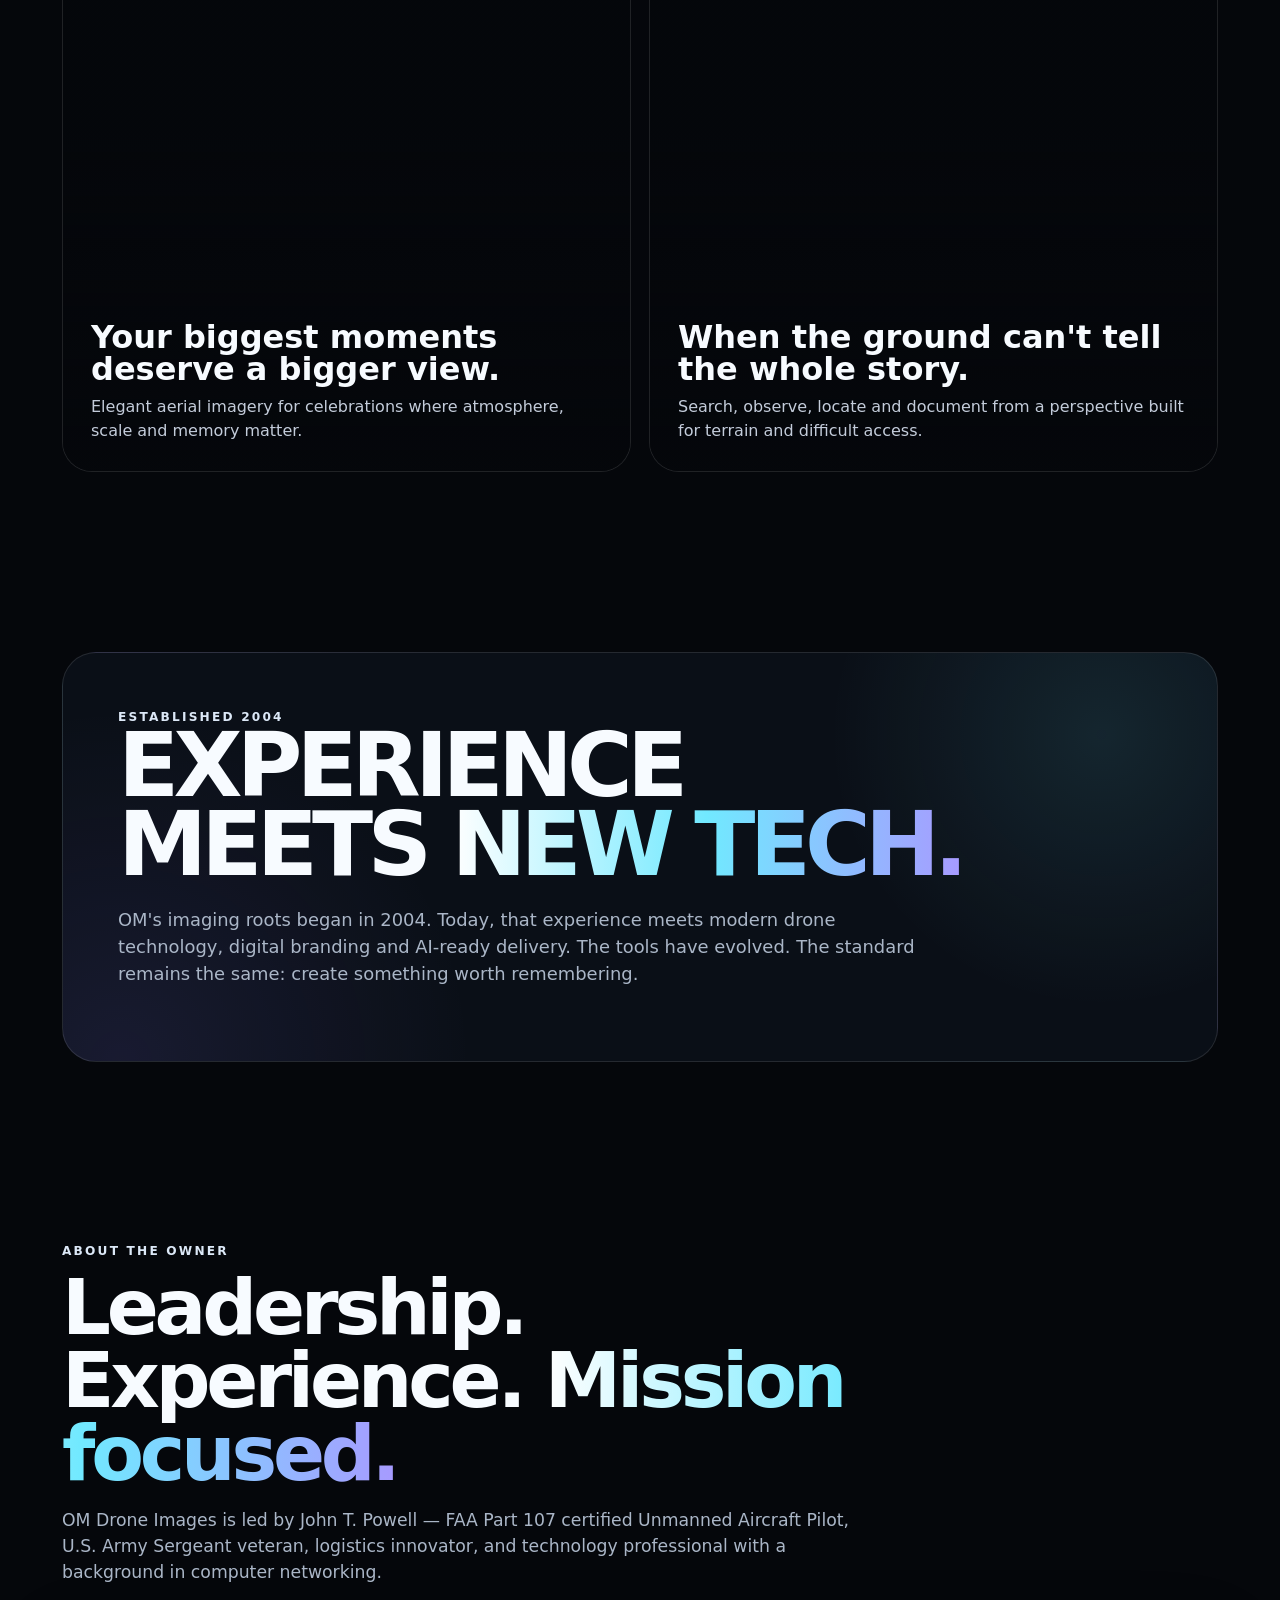
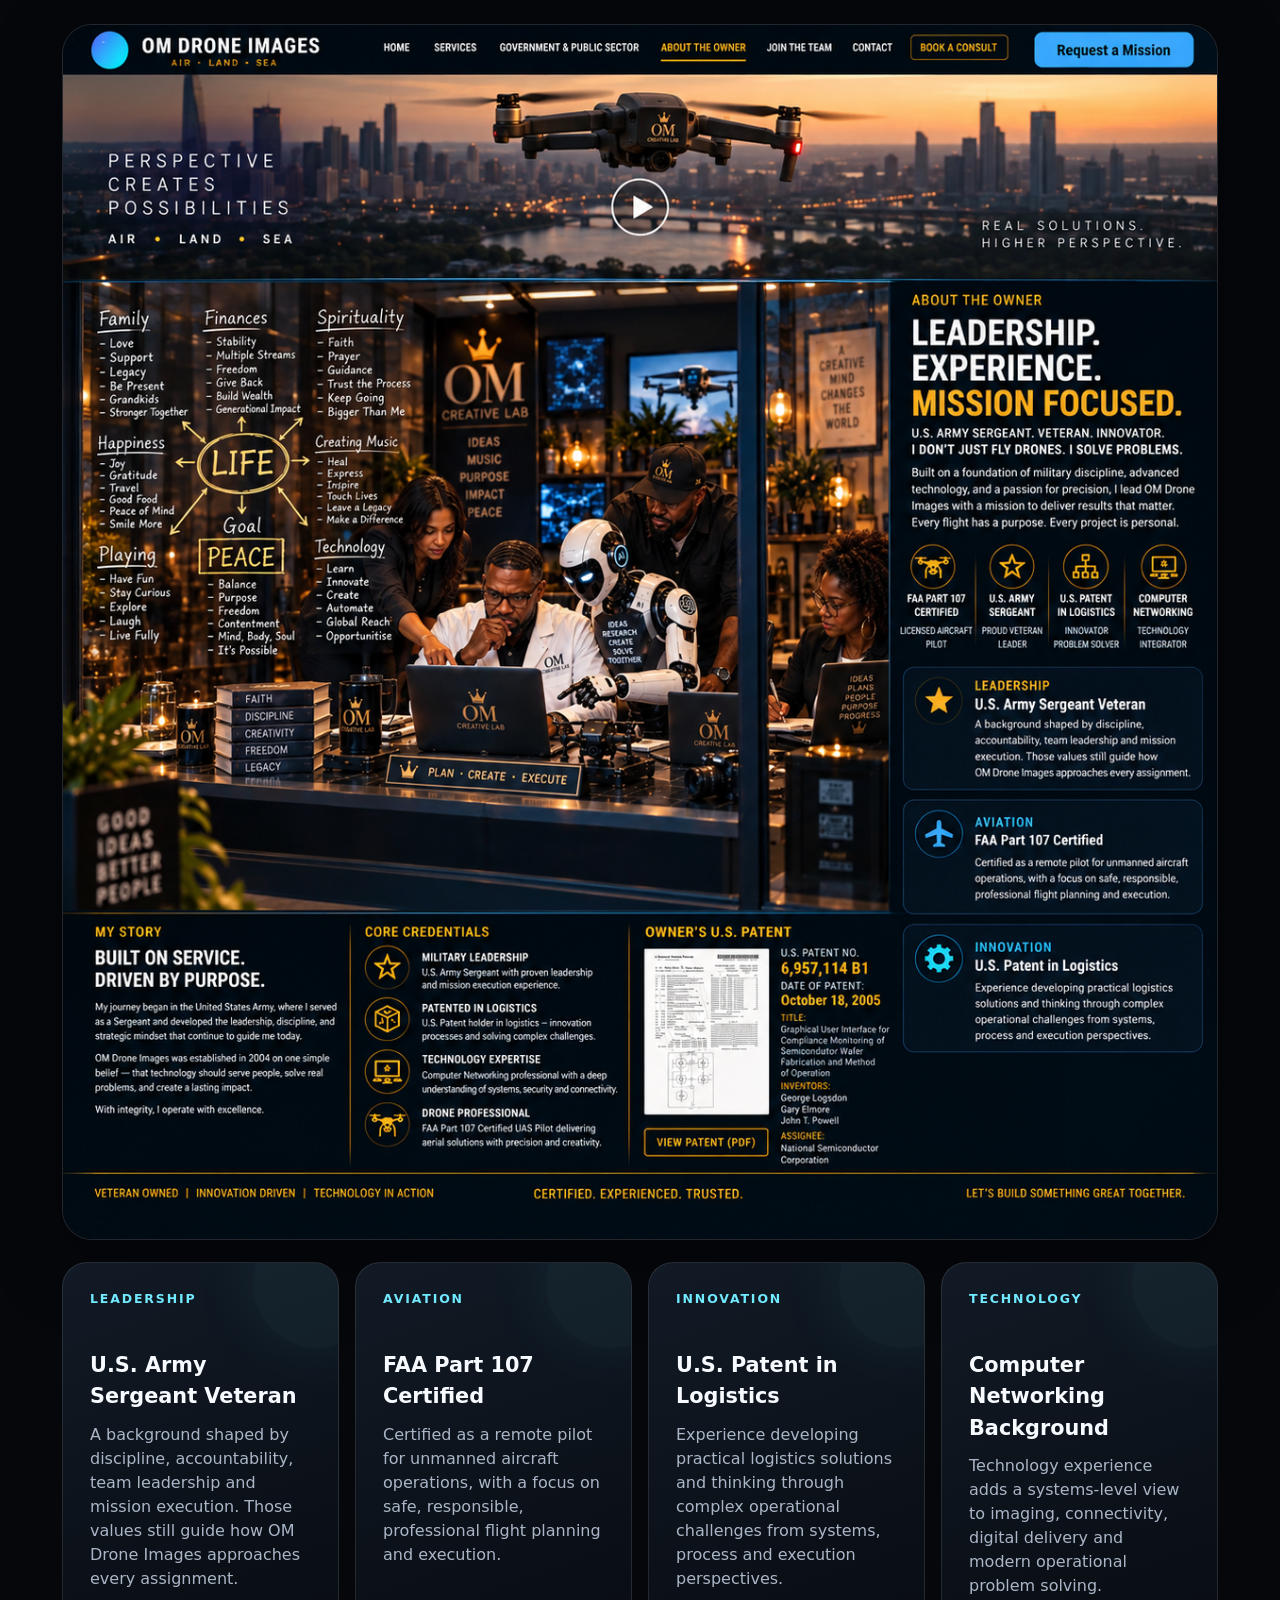
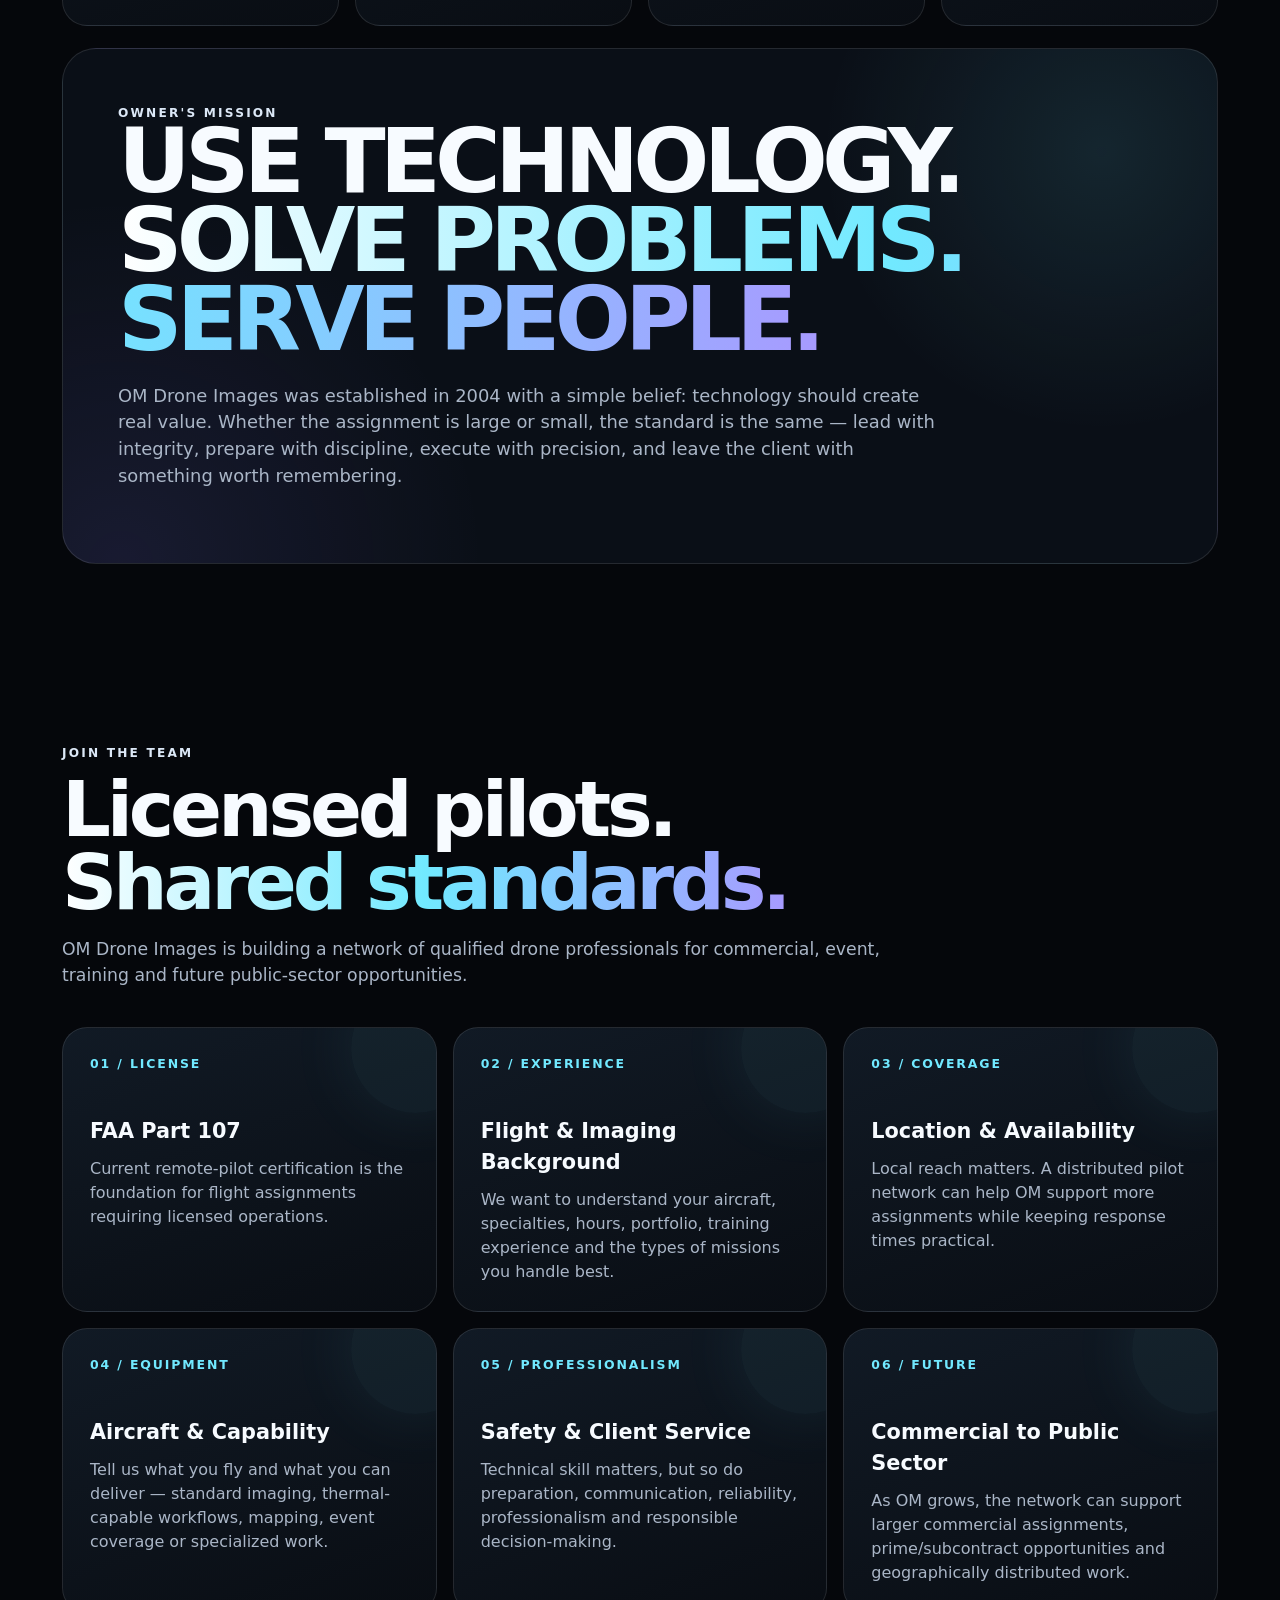
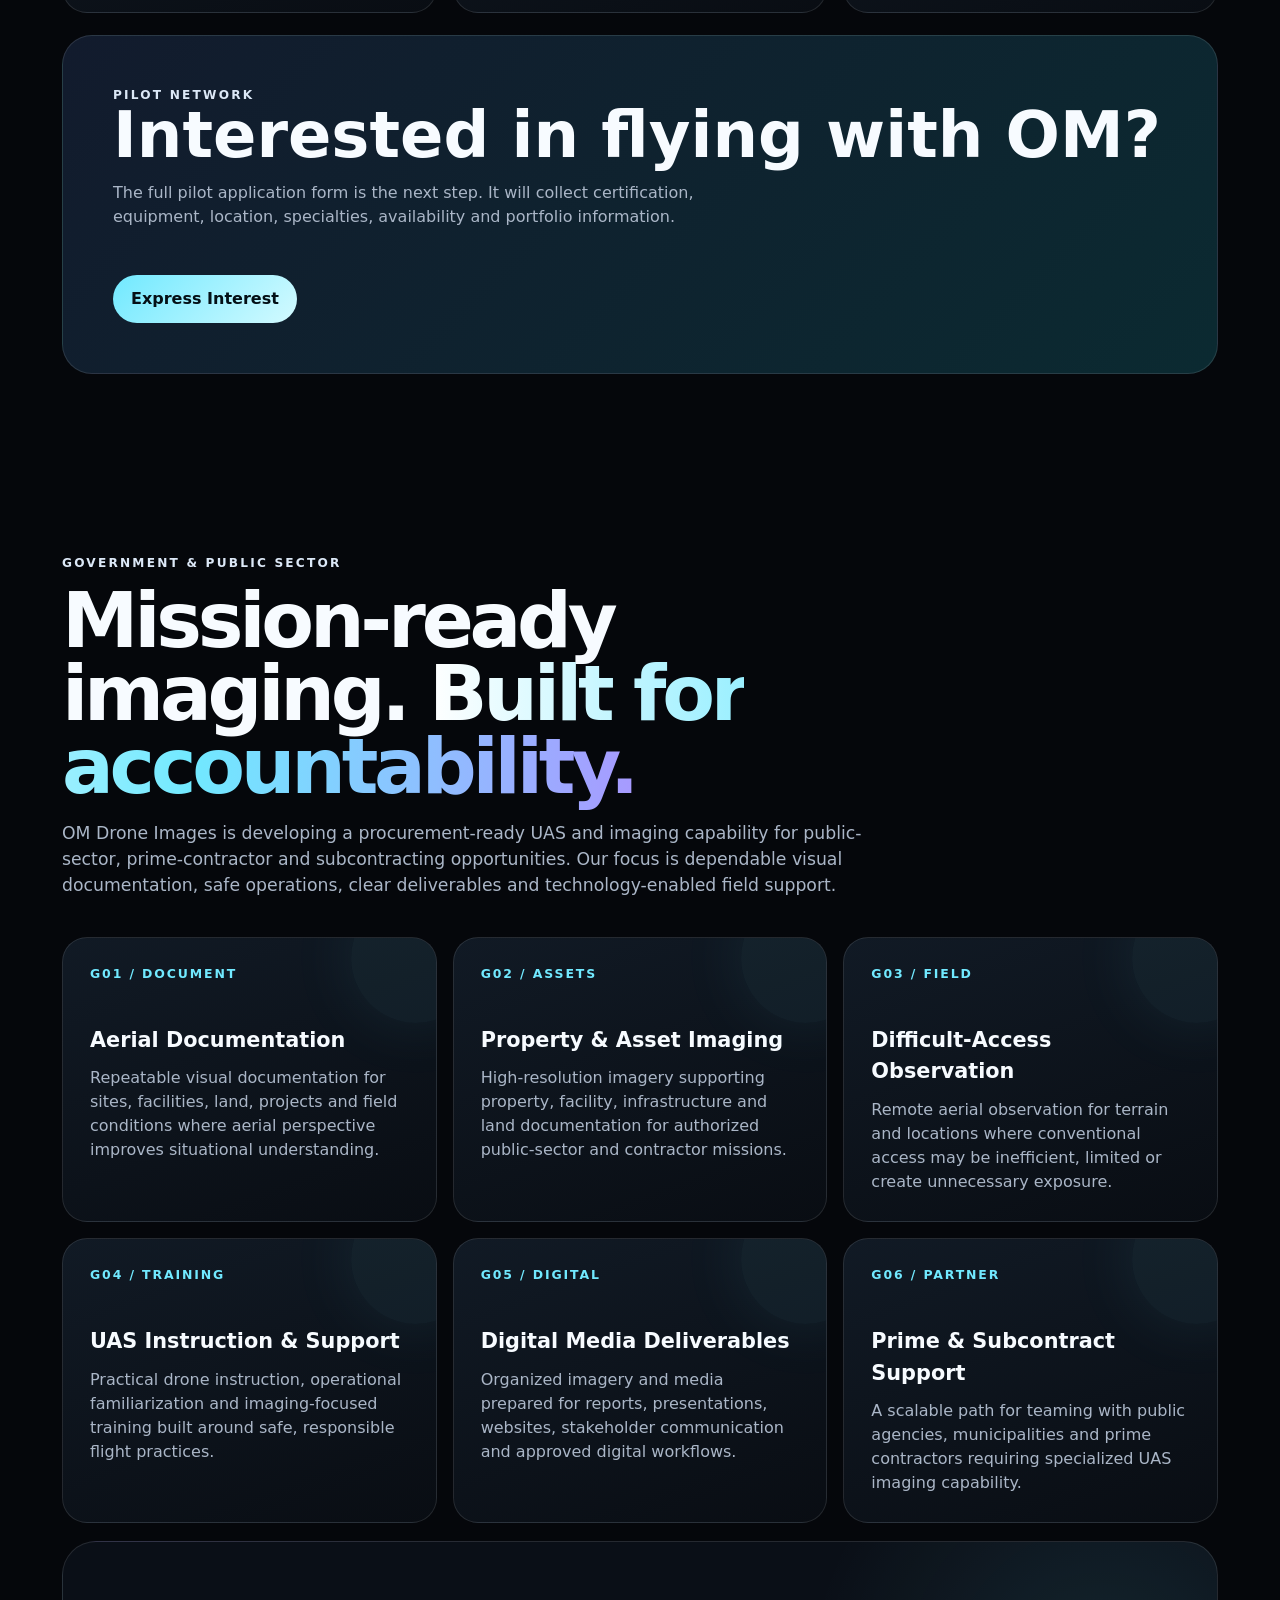
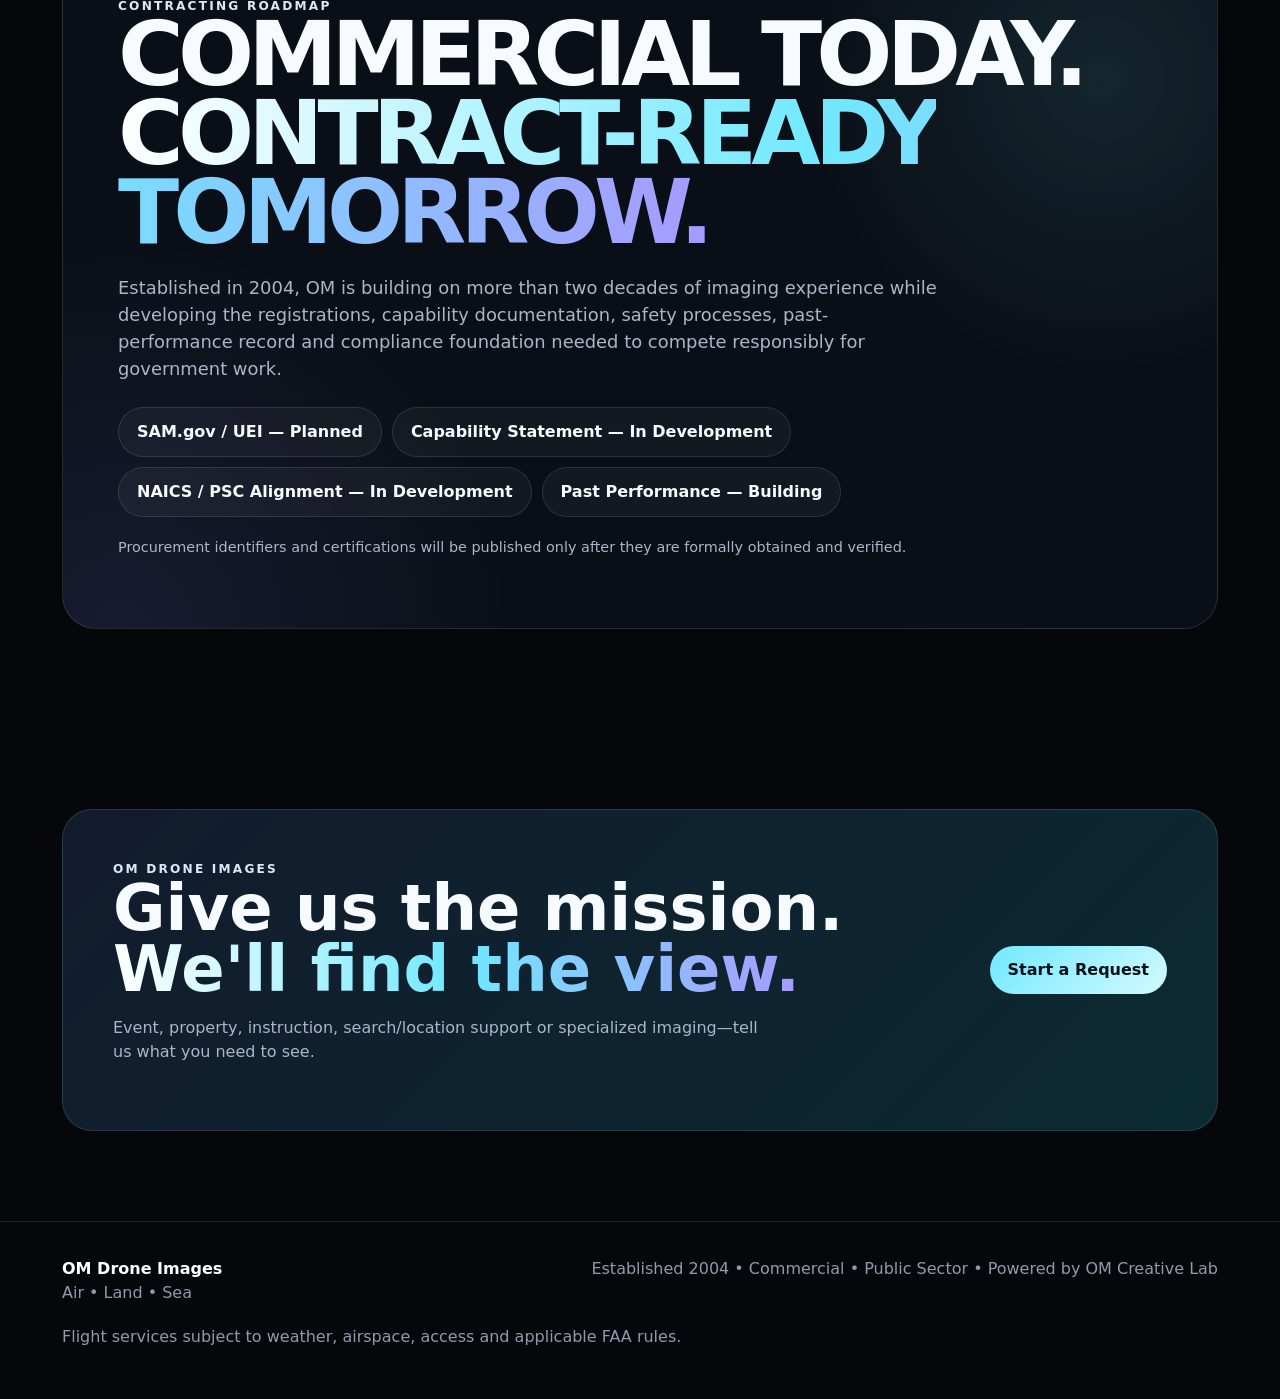
==== commit 891784d3: "Add files via upload" ====
--- a/index.html
+++ b/index.html
@@ -88,6 +88,24 @@
   .owner-credentials{grid-template-columns:1fr}
 }
 
+
+/* ===== OM MUSIC CONTROL ===== */
+.music-control{
+  position:fixed;right:18px;bottom:18px;z-index:80;
+  display:flex;align-items:center;gap:9px;
+  border:1px solid var(--line);border-radius:999px;
+  padding:11px 16px;background:#080c12e8;color:var(--txt);
+  font:800 13px/1 Inter,system-ui,-apple-system,"Segoe UI",sans-serif;
+  letter-spacing:.04em;cursor:pointer;
+  box-shadow:0 10px 30px rgba(0,0,0,.35);
+  backdrop-filter:blur(12px);
+}
+.music-control:hover{border-color:#71e9ff88}
+.music-control .music-icon{color:var(--cyan);font-size:16px}
+@media(max-width:600px){
+  .music-control{right:12px;bottom:12px;padding:10px 13px;font-size:12px}
+}
+
 </style>
 </head>
 <body>
@@ -218,4 +236,38 @@
 </div></div></section>
 
 <footer><div class="wrap foot"><div><b style="color:#fff">OM Drone Images</b><br>Air • Land • Sea</div><div>Established 2004 • Commercial • Public Sector • Powered by OM Creative Lab</div><div>Flight services subject to weather, airspace, access and applicable FAA rules.</div></div></footer>
+
+<audio id="omMusic" preload="metadata">
+  <source src="om-journey-preview.mp3" type="audio/mpeg">
+</audio>
+<button class="music-control" id="musicControl" type="button" aria-label="Play music">
+  <span class="music-icon">♪</span><span id="musicLabel">Play Music</span>
+</button>
+<script>
+(() => {
+  const audio = document.getElementById('omMusic');
+  const button = document.getElementById('musicControl');
+  const label = document.getElementById('musicLabel');
+
+  function setPlaying(isPlaying){
+    label.textContent = isPlaying ? 'Pause Music' : 'Play Music';
+    button.setAttribute('aria-label', isPlaying ? 'Pause music' : 'Play music');
+  }
+
+  button.addEventListener('click', async () => {
+    if (audio.paused) {
+      try { await audio.play(); setPlaying(true); } catch (e) { setPlaying(false); }
+    } else {
+      audio.pause();
+      setPlaying(false);
+    }
+  });
+
+  audio.addEventListener('ended', () => {
+    audio.currentTime = 0;
+    setPlaying(false);
+  });
+})();
+</script>
+
 </body></html>
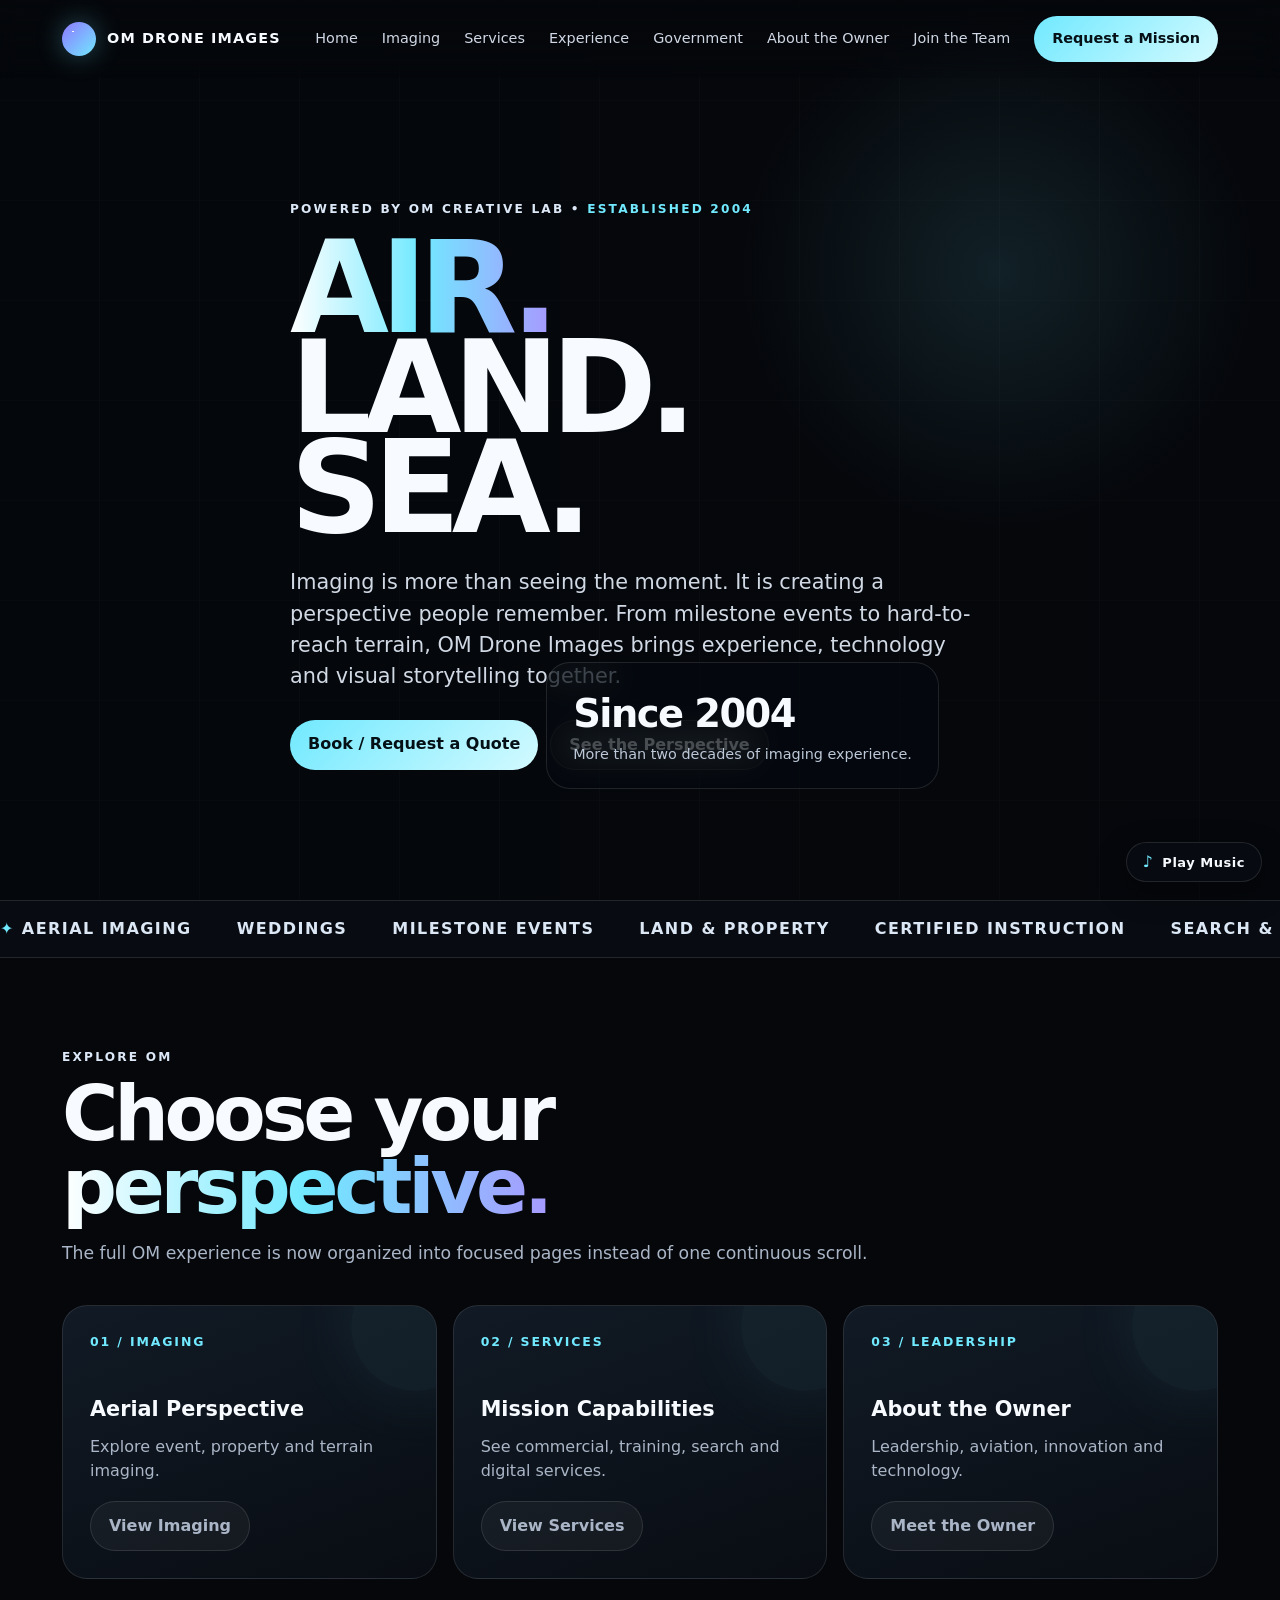
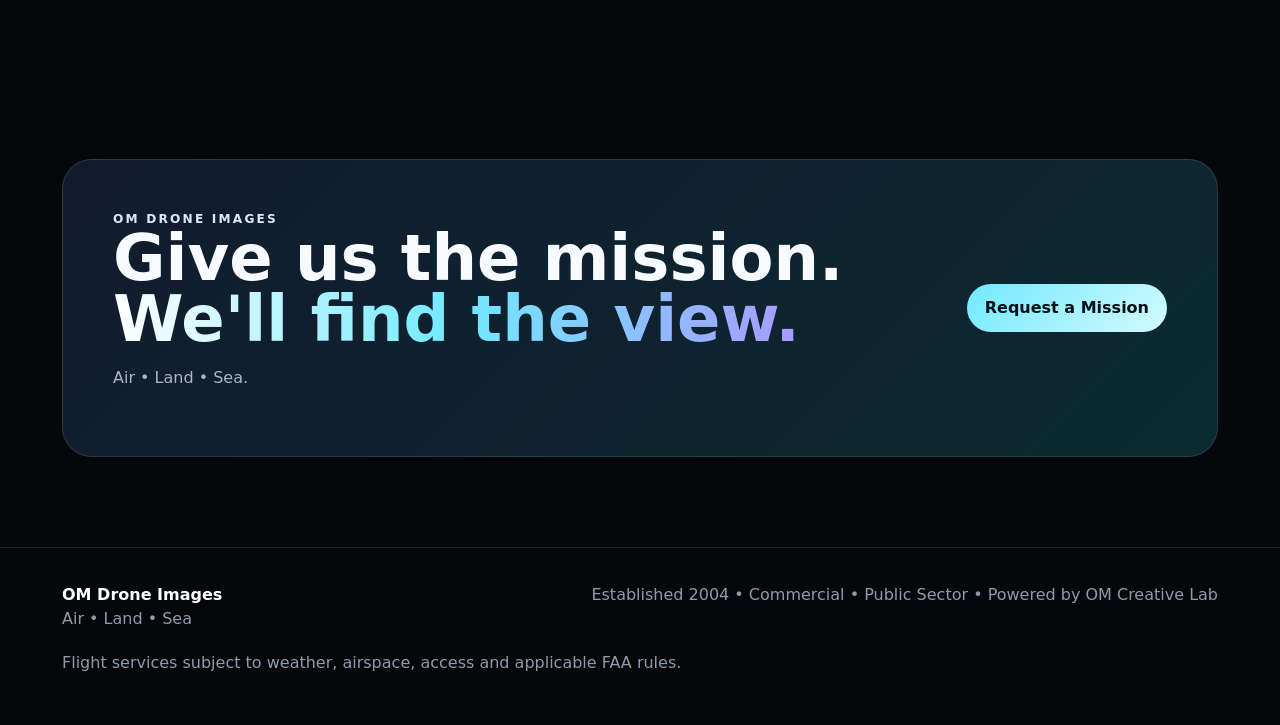
==== commit f19e46e8: "Add files via upload" ====
--- a/index.html
+++ b/index.html
@@ -1,4 +1,4 @@
-<!doctype html>
+<!doctype html><html lang='en'><!doctype html>
 <html lang="en">
 <head>
 <meta charset="utf-8">
@@ -106,11 +106,40 @@
   .music-control{right:12px;bottom:12px;padding:10px 13px;font-size:12px}
 }
 
+
+/* ===== OM MOBILE MENU ===== */
+.menu-toggle{display:none;border:1px solid var(--line);background:#080c12d9;color:var(--txt);
+border-radius:12px;width:44px;height:44px;font-size:23px;cursor:pointer;align-items:center;justify-content:center}
+@media(max-width:850px){
+  .menu-toggle{display:inline-flex}
+  .links{display:none;position:absolute;top:72px;left:16px;right:16px;margin:0;padding:14px;
+    flex-direction:column;align-items:stretch;gap:4px;background:#080c12f5;border:1px solid var(--line);
+    border-radius:18px;box-shadow:0 18px 50px rgba(0,0,0,.45);backdrop-filter:blur(16px)}
+  .links.open{display:flex}
+  .links a,.links a:not(.btn){display:block!important;padding:12px 14px;border-radius:10px}
+  .links .btn.primary{text-align:center;margin-top:5px}
+}
+
+
+.page-hero{padding:115px 0 28px;border-bottom:1px solid var(--line);
+background:radial-gradient(circle at 80% 20%,#71e9ff18,transparent 24%),#05070b}
+.page-hero h1{font-size:clamp(3rem,8vw,6rem);line-height:.88;margin:15px 0 18px}
+.page-hero p{max-width:760px;color:var(--muted);font-size:1.08rem}
+@media(max-width:600px){.page-hero{padding:95px 0 22px}.page-hero h1{font-size:48px}}
 </style>
-</head>
-<body>
-<nav><div class="wrap nav"><a class="brand" href="#"><span class="orb"></span>OM DRONE IMAGES</a><div class="links"><a href="#gallery">Imaging</a><a href="#services">Services</a><a href="#experience">Experience</a><a href="#government">Government</a><a href="#owner">About the Owner</a><a href="#join">Join the Team</a><a class="btn primary" href="#contact">Request a Mission</a></div></div></nav>
-<header class="hero">
+</head><body><nav><div class="wrap nav">
+<a class="brand" href="index.html"><span class="orb"></span>OM DRONE IMAGES</a>
+<button class="menu-toggle" id="menuToggle" type="button" aria-label="Open menu" aria-expanded="false">☰</button>
+<div class="links" id="siteLinks">
+<a href="index.html">Home</a>
+<a href="imaging.html">Imaging</a>
+<a href="services.html">Services</a>
+<a href="experience.html">Experience</a>
+<a href="government.html">Government</a>
+<a href="owner.html">About the Owner</a>
+<a href="join.html">Join the Team</a>
+<a class="btn primary" href="contact.html">Request a Mission</a>
+</div></div></nav><header class="hero">
 <div class="wrap">
 <div class="hero-content reveal">
 <div class="kicker">Powered by OM Creative Lab • <b>Established 2004</b></div>
@@ -119,155 +148,28 @@
 <div class="actions"><a class="btn primary" href="#contact">Book / Request a Quote</a><a class="btn" href="#gallery">See the Perspective</a></div>
 <div class="tenure"><strong>Since 2004</strong><span>More than two decades of imaging experience.</span></div>
 </div></div>
-</header>
+</header><div class="marquee"><div class="track"><span><i>✦</i> AERIAL IMAGING</span><span>WEDDINGS</span><span>MILESTONE EVENTS</span><span>LAND & PROPERTY</span><span>CERTIFIED INSTRUCTION</span><span>SEARCH & LOCATION SUPPORT</span><span><i>✦</i> AIR • LAND • SEA</span><span><i>✦</i> AERIAL IMAGING</span><span>WEDDINGS</span><span>MILESTONE EVENTS</span><span>LAND & PROPERTY</span><span>CERTIFIED INSTRUCTION</span><span>SEARCH & LOCATION SUPPORT</span></div></div>
+<section><div class="wrap">
+<div class="head"><div class="kicker">Explore OM</div><h2>Choose your <span class="grad">perspective.</span></h2>
+<p>The full OM experience is now organized into focused pages instead of one continuous scroll.</p></div>
+<div class="cards">
+<div class="card"><div class="num">01 / IMAGING</div><h3>Aerial Perspective</h3><p>Explore event, property and terrain imaging.</p><p style="margin-top:18px"><a class="btn" href="imaging.html">View Imaging</a></p></div>
+<div class="card"><div class="num">02 / SERVICES</div><h3>Mission Capabilities</h3><p>See commercial, training, search and digital services.</p><p style="margin-top:18px"><a class="btn" href="services.html">View Services</a></p></div>
+<div class="card"><div class="num">03 / LEADERSHIP</div><h3>About the Owner</h3><p>Leadership, aviation, innovation and technology.</p><p style="margin-top:18px"><a class="btn" href="owner.html">Meet the Owner</a></p></div>
+</div></div></section>
+<section><div class="wrap"><div class="cta"><div><div class="kicker">OM Drone Images</div><h2>Give us the mission.<br><span class="grad">We'll find the view.</span></h2><p>Air • Land • Sea.</p></div><a class="btn primary" href="contact.html">Request a Mission</a></div></div></section>
+<footer><div class="wrap foot"><div><b style="color:#fff">OM Drone Images</b><br>Air • Land • Sea</div><div>Established 2004 • Commercial • Public Sector • Powered by OM Creative Lab</div><div>Flight services subject to weather, airspace, access and applicable FAA rules.</div></div></footer>
+<audio id="omMusic" preload="auto" autoplay><source src="om-journey-preview.mp3" type="audio/mpeg"></audio>
+<button class="music-control" id="musicControl" type="button" aria-label="Pause music"><span class="music-icon">♪</span><span id="musicLabel">Pause Music</span></button>
 
-<div class="marquee"><div class="track"><span><i>✦</i> AERIAL IMAGING</span><span>WEDDINGS</span><span>MILESTONE EVENTS</span><span>LAND & PROPERTY</span><span>CERTIFIED INSTRUCTION</span><span>SEARCH & LOCATION SUPPORT</span><span><i>✦</i> AIR • LAND • SEA</span><span><i>✦</i> AERIAL IMAGING</span><span>WEDDINGS</span><span>MILESTONE EVENTS</span><span>LAND & PROPERTY</span><span>CERTIFIED INSTRUCTION</span><span>SEARCH & LOCATION SUPPORT</span></div></div>
-
-<section id="gallery"><div class="wrap">
-<div class="head"><div class="kicker">The View Changes Everything</div><h2>Built to be an <span class="grad">imaging company.</span></h2><p>Big visuals. Intentional angles. Aerial perspective. Every mission starts with what the final image needs to communicate.</p></div>
-<div class="gallery">
-<div class="shot g1"><div class="label"><b>Air</b><span>Scale • Perspective • Commercial Imaging</span></div></div>
-<div class="shot g2"><div class="label"><b>Moments</b><span>Weddings • Birthdays • Family Events</span></div></div>
-<div class="shot g3"><div class="label"><b>Land</b><span>Terrain • Property • Difficult Access</span></div></div>
-</div></div></section>
-
-<section id="services"><div class="wrap">
-<div class="head"><div class="kicker">Capabilities</div><h2>One flight. <span class="grad">Many possibilities.</span></h2></div>
-<div class="cards">
-<div class="card"><div class="num">01 / EVENTS</div><h3>Weddings & Milestone Events</h3><p>Premium aerial storytelling for weddings, milestone birthdays, reunions and family celebrations.</p></div>
-<div class="card"><div class="num">02 / COMMERCIAL</div><h3>Property & Landscape</h3><p>Dynamic imagery for land, venues, businesses, properties and outdoor environments.</p></div>
-<div class="card"><div class="num">03 / TRAINING</div><h3>Certified Drone Instruction</h3><p>Practical pilot training focused on safe operation, confidence, planning and useful imaging technique.</p></div>
-<div class="card"><div class="num">04 / SEARCH</div><h3>Animal Search & Location Support</h3><p>Aerial observation to help search, locate and document across terrain from safer vantage points when conditions allow.</p></div>
-<div class="card"><div class="num">05 / ACCESS</div><h3>Difficult-Access Imaging</h3><p>Perspective over terrain, structures, water edges and locations conventional ground access may not easily reach.</p></div>
-<div class="card"><div class="num">06 / DIGITAL</div><h3>Brand-Ready Delivery</h3><p>Images prepared to move directly into websites, campaigns, presentations and OM Creative Lab digital experiences.</p></div>
-</div></div></section>
-
-<section><div class="wrap"><div class="split">
-<div class="feature wedding"><div><h3>Your biggest moments deserve a bigger view.</h3><p>Elegant aerial imagery for celebrations where atmosphere, scale and memory matter.</p></div></div>
-<div class="feature terrain"><div><h3>When the ground can't tell the whole story.</h3><p>Search, observe, locate and document from a perspective built for terrain and difficult access.</p></div></div>
-</div></div></section>
-
-<section id="experience"><div class="wrap"><div class="statement">
-<div class="kicker">Established 2004</div>
-<h2>EXPERIENCE<br>MEETS <span class="grad">NEW TECH.</span></h2>
-<p>OM's imaging roots began in 2004. Today, that experience meets modern drone technology, digital branding and AI-ready delivery. The tools have evolved. The standard remains the same: create something worth remembering.</p>
-</div></div></section>
-
-
-
-<section id="owner">
-  <div class="wrap">
-    <div class="head">
-      <div class="kicker">About the Owner</div>
-      <h2>Leadership. Experience. <span class="grad">Mission focused.</span></h2>
-      <p>OM Drone Images is led by John T. Powell — FAA Part 107 certified Unmanned Aircraft Pilot, U.S. Army Sergeant veteran, logistics innovator, and technology professional with a background in computer networking.</p>
-    </div>
-    <div class="owner-showcase">
-      <img src="owner-leadership.png" alt="OM Drone Images owner leadership, technology and AI collaboration showcase">
-    </div>
-    <div class="owner-credentials">
-      <div class="card"><div class="num">LEADERSHIP</div><h3>U.S. Army Sergeant Veteran</h3><p>A background shaped by discipline, accountability, team leadership and mission execution. Those values still guide how OM Drone Images approaches every assignment.</p></div>
-      <div class="card"><div class="num">AVIATION</div><h3>FAA Part 107 Certified</h3><p>Certified as a remote pilot for unmanned aircraft operations, with a focus on safe, responsible, professional flight planning and execution.</p></div>
-      <div class="card"><div class="num">INNOVATION</div><h3>U.S. Patent in Logistics</h3><p>Experience developing practical logistics solutions and thinking through complex operational challenges from systems, process and execution perspectives.</p></div>
-      <div class="card"><div class="num">TECHNOLOGY</div><h3>Computer Networking Background</h3><p>Technology experience adds a systems-level view to imaging, connectivity, digital delivery and modern operational problem solving.</p></div>
-    </div>
-    <div class="statement" style="margin-top:22px">
-      <div class="kicker">Owner's Mission</div>
-      <h2>USE TECHNOLOGY.<br><span class="grad">SOLVE PROBLEMS. SERVE PEOPLE.</span></h2>
-      <p>OM Drone Images was established in 2004 with a simple belief: technology should create real value. Whether the assignment is large or small, the standard is the same — lead with integrity, prepare with discipline, execute with precision, and leave the client with something worth remembering.</p>
-    </div>
-  </div>
-</section>
-
-
-<section id="join">
-  <div class="wrap">
-    <div class="head">
-      <div class="kicker">Join the Team</div>
-      <h2>Licensed pilots. <span class="grad">Shared standards.</span></h2>
-      <p>OM Drone Images is building a network of qualified drone professionals for commercial, event, training and future public-sector opportunities.</p>
-    </div>
-    <div class="cards">
-      <div class="card"><div class="num">01 / LICENSE</div><h3>FAA Part 107</h3><p>Current remote-pilot certification is the foundation for flight assignments requiring licensed operations.</p></div>
-      <div class="card"><div class="num">02 / EXPERIENCE</div><h3>Flight & Imaging Background</h3><p>We want to understand your aircraft, specialties, hours, portfolio, training experience and the types of missions you handle best.</p></div>
-      <div class="card"><div class="num">03 / COVERAGE</div><h3>Location & Availability</h3><p>Local reach matters. A distributed pilot network can help OM support more assignments while keeping response times practical.</p></div>
-      <div class="card"><div class="num">04 / EQUIPMENT</div><h3>Aircraft & Capability</h3><p>Tell us what you fly and what you can deliver — standard imaging, thermal-capable workflows, mapping, event coverage or specialized work.</p></div>
-      <div class="card"><div class="num">05 / PROFESSIONALISM</div><h3>Safety & Client Service</h3><p>Technical skill matters, but so do preparation, communication, reliability, professionalism and responsible decision-making.</p></div>
-      <div class="card"><div class="num">06 / FUTURE</div><h3>Commercial to Public Sector</h3><p>As OM grows, the network can support larger commercial assignments, prime/subcontract opportunities and geographically distributed work.</p></div>
-    </div>
-    <div class="cta" style="margin-top:22px">
-      <div><div class="kicker">Pilot Network</div><h2>Interested in flying with OM?</h2><p>The full pilot application form is the next step. It will collect certification, equipment, location, specialties, availability and portfolio information.</p></div>
-      <a class="btn primary" href="mailto:info@omdroneimages.com?subject=Join%20the%20OM%20Drone%20Images%20Team">Express Interest</a>
-    </div>
-  </div>
-</section>
-
-<section id="government"><div class="wrap">
-<div class="head">
-  <div class="kicker">Government & Public Sector</div>
-  <h2>Mission-ready imaging. <span class="grad">Built for accountability.</span></h2>
-  <p>OM Drone Images is developing a procurement-ready UAS and imaging capability for public-sector, prime-contractor and subcontracting opportunities. Our focus is dependable visual documentation, safe operations, clear deliverables and technology-enabled field support.</p>
-</div>
-<div class="cards">
-  <div class="card"><div class="num">G01 / DOCUMENT</div><h3>Aerial Documentation</h3><p>Repeatable visual documentation for sites, facilities, land, projects and field conditions where aerial perspective improves situational understanding.</p></div>
-  <div class="card"><div class="num">G02 / ASSETS</div><h3>Property & Asset Imaging</h3><p>High-resolution imagery supporting property, facility, infrastructure and land documentation for authorized public-sector and contractor missions.</p></div>
-  <div class="card"><div class="num">G03 / FIELD</div><h3>Difficult-Access Observation</h3><p>Remote aerial observation for terrain and locations where conventional access may be inefficient, limited or create unnecessary exposure.</p></div>
-  <div class="card"><div class="num">G04 / TRAINING</div><h3>UAS Instruction & Support</h3><p>Practical drone instruction, operational familiarization and imaging-focused training built around safe, responsible flight practices.</p></div>
-  <div class="card"><div class="num">G05 / DIGITAL</div><h3>Digital Media Deliverables</h3><p>Organized imagery and media prepared for reports, presentations, websites, stakeholder communication and approved digital workflows.</p></div>
-  <div class="card"><div class="num">G06 / PARTNER</div><h3>Prime & Subcontract Support</h3><p>A scalable path for teaming with public agencies, municipalities and prime contractors requiring specialized UAS imaging capability.</p></div>
-</div>
-<div class="statement" style="margin-top:18px">
-  <div class="kicker">Contracting Roadmap</div>
-  <h2>COMMERCIAL TODAY.<br><span class="grad">CONTRACT-READY TOMORROW.</span></h2>
-  <p>Established in 2004, OM is building on more than two decades of imaging experience while developing the registrations, capability documentation, safety processes, past-performance record and compliance foundation needed to compete responsibly for government work.</p>
-  <div style="display:flex;gap:10px;flex-wrap:wrap;margin-top:24px">
-    <span class="btn">SAM.gov / UEI — Planned</span>
-    <span class="btn">Capability Statement — In Development</span>
-    <span class="btn">NAICS / PSC Alignment — In Development</span>
-    <span class="btn">Past Performance — Building</span>
-  </div>
-  <p style="font-size:.9rem;margin-top:20px">Procurement identifiers and certifications will be published only after they are formally obtained and verified.</p>
-</div>
-</div></section>
-
-<section id="contact"><div class="wrap"><div class="cta">
-<div><div class="kicker">OM Drone Images</div><h2>Give us the mission.<br><span class="grad">We'll find the view.</span></h2><p>Event, property, instruction, search/location support or specialized imaging—tell us what you need to see.</p></div>
-<a class="btn primary" href="mailto:info@omdroneimages.com?subject=OM%20Drone%20Images%20Request">Start a Request</a>
-</div></div></section>
-
-<footer><div class="wrap foot"><div><b style="color:#fff">OM Drone Images</b><br>Air • Land • Sea</div><div>Established 2004 • Commercial • Public Sector • Powered by OM Creative Lab</div><div>Flight services subject to weather, airspace, access and applicable FAA rules.</div></div></footer>
-
-<audio id="omMusic" preload="metadata">
-  <source src="om-journey-preview.mp3" type="audio/mpeg">
-</audio>
-<button class="music-control" id="musicControl" type="button" aria-label="Play music">
-  <span class="music-icon">♪</span><span id="musicLabel">Play Music</span>
-</button>
 <script>
 (() => {
-  const audio = document.getElementById('omMusic');
-  const button = document.getElementById('musicControl');
-  const label = document.getElementById('musicLabel');
-
-  function setPlaying(isPlaying){
-    label.textContent = isPlaying ? 'Pause Music' : 'Play Music';
-    button.setAttribute('aria-label', isPlaying ? 'Pause music' : 'Play music');
-  }
-
-  button.addEventListener('click', async () => {
-    if (audio.paused) {
-      try { await audio.play(); setPlaying(true); } catch (e) { setPlaying(false); }
-    } else {
-      audio.pause();
-      setPlaying(false);
-    }
-  });
-
-  audio.addEventListener('ended', () => {
-    audio.currentTime = 0;
-    setPlaying(false);
-  });
+ const t=document.getElementById('menuToggle'), l=document.getElementById('siteLinks');
+ if(t&&l){t.addEventListener('click',()=>{const o=l.classList.toggle('open');t.textContent=o?'×':'☰';t.setAttribute('aria-expanded',o?'true':'false')});}
+ const a=document.getElementById('omMusic'),b=document.getElementById('musicControl'),x=document.getElementById('musicLabel');
+ if(a&&b&&x){const s=p=>{x.textContent=p?'Pause Music':'Play Music';b.setAttribute('aria-label',p?'Pause music':'Play music')};
+ b.addEventListener('click',async()=>{if(a.paused){try{await a.play();s(true)}catch(e){s(false)}}else{a.pause();s(false)}});
+ a.addEventListener('play',()=>s(true));a.addEventListener('pause',()=>s(false));a.addEventListener('ended',()=>{a.currentTime=0;s(false)});
+ a.play().then(()=>s(true)).catch(()=>s(false));}
 })();
-</script>
-
-</body></html>+</script></body></html>
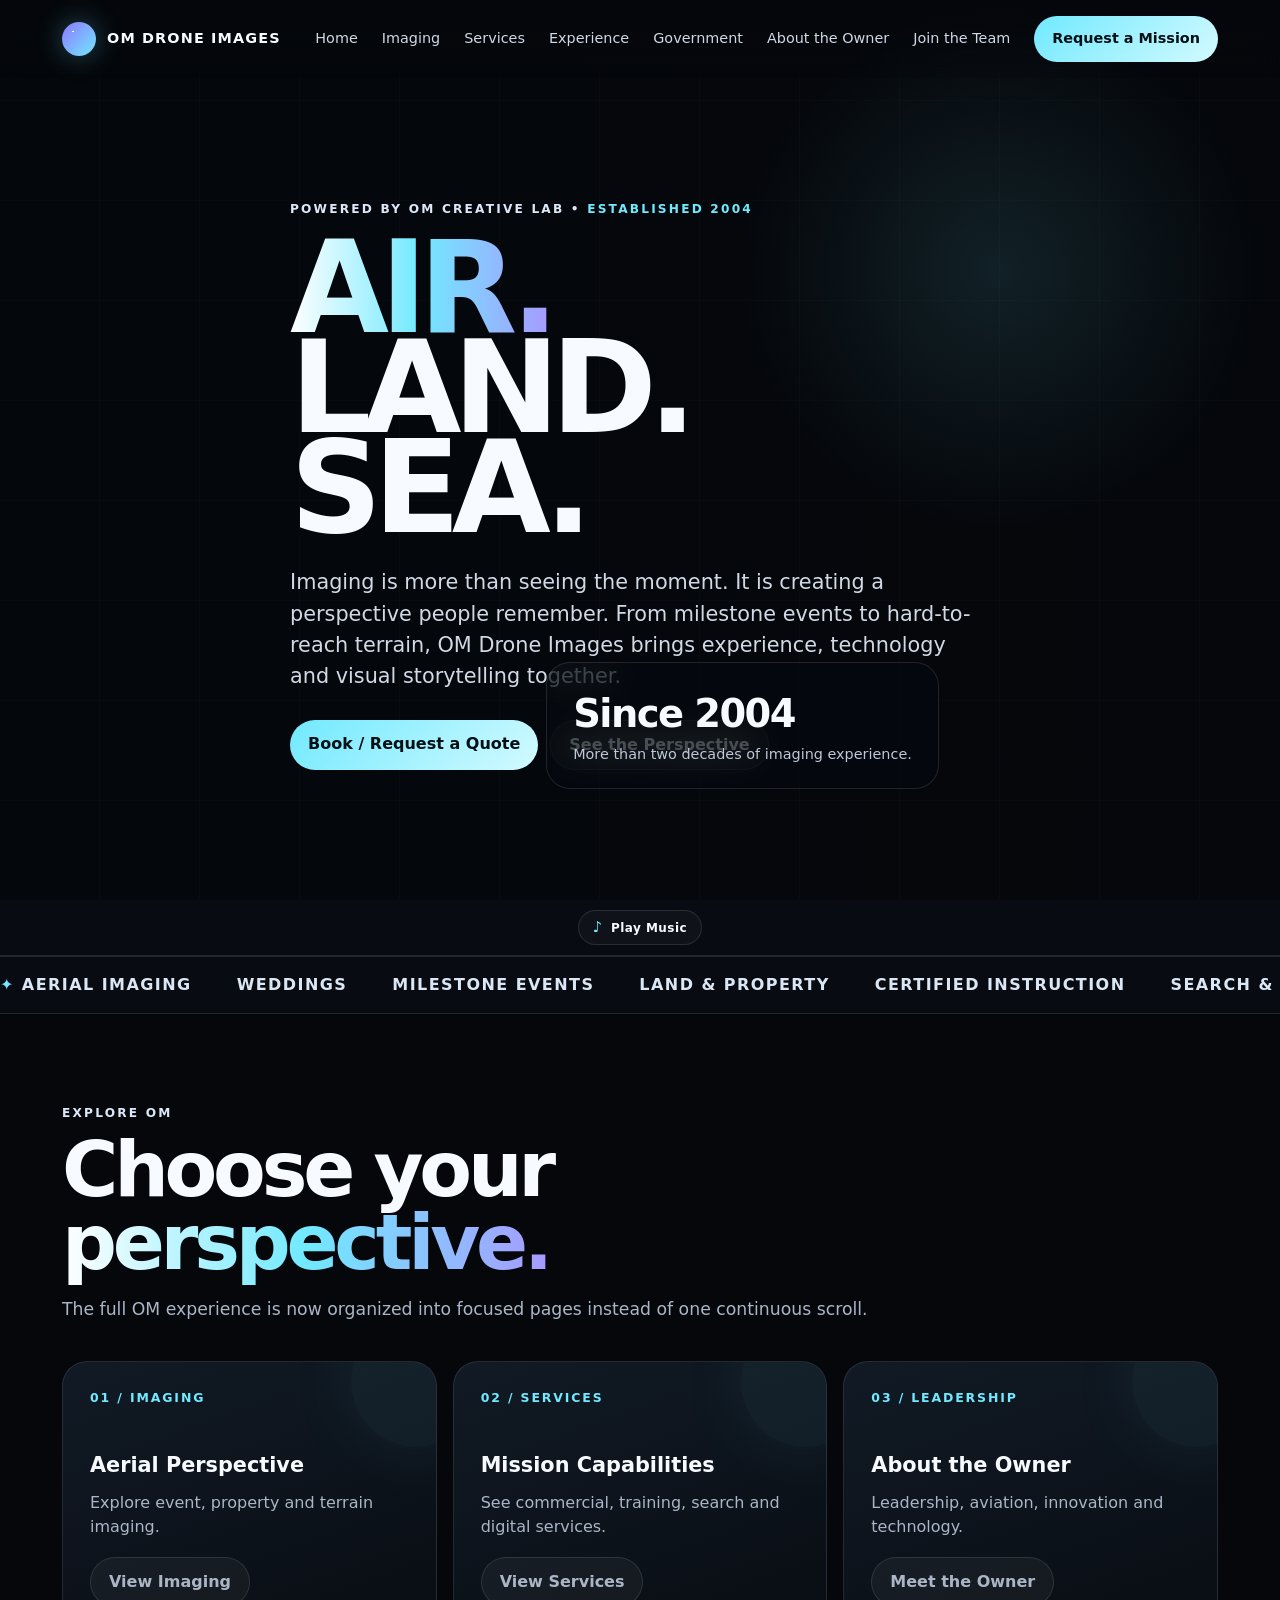
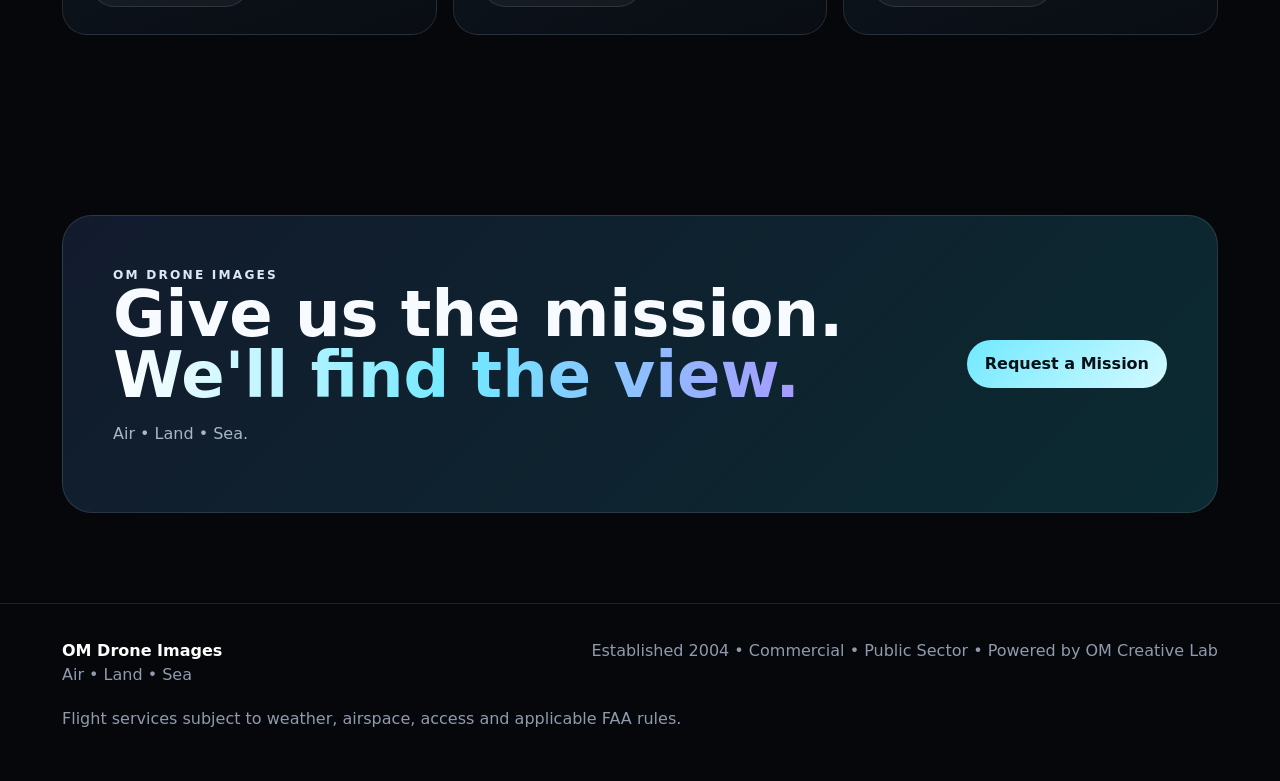
==== commit 34ec9909: "Add files via upload" ====
--- a/index.html
+++ b/index.html
@@ -5,128 +5,7 @@
 <meta name="viewport" content="width=device-width,initial-scale=1">
 <title>OM Drone Images | Air • Land • Sea</title>
 <meta name="description" content="OM Drone Images — imaging experience since 2004. Premium aerial imaging, events, instruction, property, search/location support and digital delivery.">
-<style>
-:root{--bg:#05070b;--panel:#0b1119;--txt:#f7fbff;--muted:#aab6c7;--cyan:#71e9ff;--violet:#8d78ff;--line:rgba(255,255,255,.11);--max:1200px}
-*{box-sizing:border-box}html{scroll-behavior:smooth}body{margin:0;background:#05070b;color:var(--txt);font-family:Inter,system-ui,-apple-system,"Segoe UI",sans-serif;line-height:1.5;overflow-x:hidden}
-a{text-decoration:none;color:inherit}.wrap{max-width:var(--max);margin:auto;padding:0 22px}
-nav{position:fixed;z-index:50;top:0;left:0;right:0;background:linear-gradient(#05070be8,#05070b80,transparent);backdrop-filter:blur(10px)}
-.nav{height:78px;display:flex;align-items:center;justify-content:space-between}.brand{font-weight:900;letter-spacing:.08em;font-size:.9rem;display:flex;align-items:center;gap:11px}.orb{width:34px;height:34px;border-radius:50%;background:radial-gradient(circle at 32% 28%,#fff 0 2%,transparent 3%),linear-gradient(135deg,var(--violet),var(--cyan));box-shadow:0 0 28px #71e9ff55}
-.links{display:flex;gap:24px;align-items:center;color:#d0d8e5;font-size:.9rem}.btn{display:inline-flex;padding:12px 18px;border-radius:999px;border:1px solid var(--line);font-weight:800;background:#ffffff0b}.primary{background:linear-gradient(135deg,var(--cyan),#d3faff);color:#041016;border:0}
-.hero{min-height:100svh;display:grid;place-items:end start;position:relative;isolation:isolate;background:
-linear-gradient(90deg,#04070bea 0%,#04070bbd 35%,#04070b3a 72%,#04070b85 100%),
-linear-gradient(0deg,#05070b 0%,transparent 32%),
-url('https://images.unsplash.com/photo-1500530855697-b586d89ba3ee?auto=format&fit=crop&w=2200&q=88') center/cover}
-.hero:after{content:"";position:absolute;inset:0;z-index:-1;background:radial-gradient(circle at 78% 30%,#71e9ff1d,transparent 22%),repeating-linear-gradient(90deg,transparent 0 99px,#ffffff08 100px),repeating-linear-gradient(0deg,transparent 0 99px,#ffffff06 100px)}
-.hero-content{padding-top:170px;padding-bottom:100px;max-width:850px}.kicker{text-transform:uppercase;letter-spacing:.18em;font-size:.76rem;font-weight:900;color:#dce8f7}.kicker b{color:var(--cyan)}
-h1{font-size:clamp(4rem,10vw,8.8rem);letter-spacing:-.07em;line-height:.78;margin:20px 0 30px}.grad{background:linear-gradient(90deg,#fff,var(--cyan),#a79aff);background-clip:text;-webkit-background-clip:text;color:transparent}
-.hero p{font-size:clamp(1.05rem,2vw,1.3rem);max-width:700px;color:#d1d9e5}.actions{display:flex;gap:12px;flex-wrap:wrap;margin-top:28px}
-.tenure{position:absolute;right:4vw;bottom:9vh;border:1px solid var(--line);background:#050a10b8;backdrop-filter:blur(16px);border-radius:24px;padding:22px 26px;min-width:225px}.tenure strong{font-size:2.4rem;display:block;letter-spacing:-.04em}.tenure span{color:#bdc8d8;font-size:.9rem}
-.marquee{border-top:1px solid var(--line);border-bottom:1px solid var(--line);overflow:hidden;background:#080c12}.track{white-space:nowrap;padding:16px 0;animation:scroll 26s linear infinite;color:#dce7f5;font-weight:800;letter-spacing:.09em}.track span{margin-right:45px}.track i{color:var(--cyan);font-style:normal}@keyframes scroll{to{transform:translateX(-50%)}}
-section{padding:90px 0}.head{max-width:820px;margin-bottom:38px}.head h2{font-size:clamp(2.5rem,6vw,5rem);letter-spacing:-.055em;line-height:.95;margin:12px 0}.head p{color:var(--muted);font-size:1.08rem}
-.gallery{display:grid;grid-template-columns:1.3fr .7fr;grid-template-rows:330px 330px;gap:14px}.shot{position:relative;border-radius:26px;overflow:hidden;border:1px solid var(--line);background-size:cover;background-position:center;min-height:250px}.shot:after{content:"";position:absolute;inset:0;background:linear-gradient(0deg,#05070bd9 0%,transparent 55%)}.shot:hover{transform:translateY(-4px)}.shot{transition:.3s transform}.shot .label{position:absolute;z-index:2;left:22px;bottom:18px}.label b{display:block;font-size:1.25rem}.label span{color:#c0cada;font-size:.88rem}
-.g1{grid-row:1/3;background-image:url('https://images.unsplash.com/photo-1477959858617-67f85cf4f1df?auto=format&fit=crop&w=1600&q=85')}.g2{background-image:url('https://images.unsplash.com/photo-1519167758481-83f550bb49b3?auto=format&fit=crop&w=1200&q=85')}.g3{background-image:url('https://images.unsplash.com/photo-1500534314209-a25ddb2bd429?auto=format&fit=crop&w=1200&q=85')}
-.cards{display:grid;grid-template-columns:repeat(3,1fr);gap:16px}.card{border:1px solid var(--line);background:linear-gradient(160deg,#111a25,#090d13);border-radius:25px;padding:27px;min-height:245px;position:relative;overflow:hidden}.card:before{content:"";position:absolute;width:130px;height:130px;border-radius:50%;right:-45px;top:-45px;background:#71e9ff0d;box-shadow:0 0 70px #71e9ff15}.num{font-size:.78rem;color:var(--cyan);font-weight:900;letter-spacing:.15em}.card h3{font-size:1.3rem;margin:42px 0 10px}.card p{color:var(--muted);margin:0}
-.split{display:grid;grid-template-columns:1fr 1fr;gap:18px}.feature{min-height:530px;border-radius:30px;border:1px solid var(--line);overflow:hidden;position:relative;background-size:cover;background-position:center}.feature:after{content:"";position:absolute;inset:0;background:linear-gradient(0deg,#05070bf4 0%,#05070b38 65%)}.feature div{position:absolute;z-index:2;left:28px;right:28px;bottom:28px}.feature h3{font-size:2rem;line-height:1;margin:0 0 10px}.feature p{color:#c3ccda;margin:0}.wedding{background-image:url('https://images.unsplash.com/photo-1519741497674-611481863552?auto=format&fit=crop&w=1400&q=85')}.terrain{background-image:url('https://images.unsplash.com/photo-1500534314209-a25ddb2bd429?auto=format&fit=crop&w=1400&q=85')}
-.statement{border:1px solid var(--line);border-radius:34px;padding:55px;background:radial-gradient(circle at 90% 20%,#71e9ff1a,transparent 25%),radial-gradient(circle at 5% 100%,#8d78ff1c,transparent 30%),#0a0f17}.statement h2{font-size:clamp(3rem,7vw,6.5rem);line-height:.88;letter-spacing:-.065em;margin:0 0 24px}.statement p{max-width:820px;color:var(--muted);font-size:1.12rem}
-.cta{display:flex;justify-content:space-between;align-items:center;gap:30px;flex-wrap:wrap;padding:50px;border:1px solid var(--line);border-radius:30px;background:linear-gradient(135deg,#121b2d,#0b2a31)}.cta h2{font-size:clamp(2.2rem,5vw,4.2rem);line-height:.95;margin:0 0 12px}.cta p{color:var(--muted);max-width:650px}
-footer{border-top:1px solid var(--line);padding:35px 0 50px;color:#8f9bad}.foot{display:flex;justify-content:space-between;gap:20px;flex-wrap:wrap}
-.reveal{animation:rise .8s ease both}@keyframes rise{from{opacity:0;transform:translateY(20px)}to{opacity:1;transform:none}}
-@media(max-width:850px){.ownergrid{grid-template-columns:1fr!important;}.links a:not(.btn){display:none}.gallery{grid-template-columns:1fr;grid-template-rows:auto}.g1{grid-row:auto;min-height:460px}.cards{grid-template-columns:1fr 1fr}.split{grid-template-columns:1fr}.tenure{position:static;margin-top:28px;width:max-content}.hero-content{padding-bottom:65px}.hero{align-items:end}.hero .wrap{width:100%}}
-@media(max-width:600px){.cards{grid-template-columns:1fr}.statement,.cta{padding:30px}.hero{background-position:62% center}.gallery .shot{min-height:330px}}
-
-/* ===== OM DRONE IMAGES: PHONE CLEANUP ===== */
-@media(max-width:600px){
-  body{overflow-x:hidden}
-  .wrap{width:min(92vw,100%)}
-  nav .nav{min-height:72px;height:auto;padding:10px 0;gap:10px}
-  .brand{font-size:16px;line-height:1.1;white-space:nowrap}
-  .orb{width:34px;height:34px;flex:0 0 34px}
-  .links{margin-left:auto}
-  .links .btn.primary{padding:10px 13px;font-size:13px;white-space:nowrap}
-
-  .hero{min-height:auto;align-items:end;background-position:58% center}
-  .hero .wrap{width:92%;margin:0 auto}
-  .hero-content{padding:170px 0 42px;max-width:100%}
-  .hero .kicker{font-size:10px;letter-spacing:.13em;line-height:1.45}
-  .hero h1{font-size:clamp(52px,16vw,68px);line-height:.82;margin:18px 0 26px}
-  .hero p{font-size:17px;line-height:1.5;max-width:100%}
-  .actions{display:grid;grid-template-columns:1fr;gap:11px;margin-top:24px}
-  .actions .btn{width:100%;text-align:center;padding:13px 14px;font-size:15px}
-  .tenure{width:100%;max-width:100%;margin-top:24px;padding:20px}
-  .tenure strong{font-size:38px;line-height:1}
-  .tenure span{font-size:14px;line-height:1.4}
-}
-/* ===== END PHONE CLEANUP ===== */
-
-
-/* ===== ABOUT THE OWNER SHOWCASE ===== */
-.owner-showcase{
-  border:1px solid var(--line);
-  border-radius:30px;
-  overflow:hidden;
-  background:#080c12;
-  box-shadow:0 24px 70px rgba(0,0,0,.35);
-  margin-bottom:22px;
-}
-.owner-showcase img{
-  display:block;
-  width:100%;
-  height:auto;
-  object-fit:contain;
-}
-.owner-credentials{
-  display:grid;
-  grid-template-columns:repeat(4,1fr);
-  gap:16px;
-}
-.owner-credentials .card{min-height:220px}
-@media(max-width:900px){
-  .owner-credentials{grid-template-columns:1fr 1fr}
-}
-@media(max-width:600px){
-  .owner-showcase{border-radius:20px}
-  .owner-credentials{grid-template-columns:1fr}
-}
-
-
-/* ===== OM MUSIC CONTROL ===== */
-.music-control{
-  position:fixed;right:18px;bottom:18px;z-index:80;
-  display:flex;align-items:center;gap:9px;
-  border:1px solid var(--line);border-radius:999px;
-  padding:11px 16px;background:#080c12e8;color:var(--txt);
-  font:800 13px/1 Inter,system-ui,-apple-system,"Segoe UI",sans-serif;
-  letter-spacing:.04em;cursor:pointer;
-  box-shadow:0 10px 30px rgba(0,0,0,.35);
-  backdrop-filter:blur(12px);
-}
-.music-control:hover{border-color:#71e9ff88}
-.music-control .music-icon{color:var(--cyan);font-size:16px}
-@media(max-width:600px){
-  .music-control{right:12px;bottom:12px;padding:10px 13px;font-size:12px}
-}
-
-
-/* ===== OM MOBILE MENU ===== */
-.menu-toggle{display:none;border:1px solid var(--line);background:#080c12d9;color:var(--txt);
-border-radius:12px;width:44px;height:44px;font-size:23px;cursor:pointer;align-items:center;justify-content:center}
-@media(max-width:850px){
-  .menu-toggle{display:inline-flex}
-  .links{display:none;position:absolute;top:72px;left:16px;right:16px;margin:0;padding:14px;
-    flex-direction:column;align-items:stretch;gap:4px;background:#080c12f5;border:1px solid var(--line);
-    border-radius:18px;box-shadow:0 18px 50px rgba(0,0,0,.45);backdrop-filter:blur(16px)}
-  .links.open{display:flex}
-  .links a,.links a:not(.btn){display:block!important;padding:12px 14px;border-radius:10px}
-  .links .btn.primary{text-align:center;margin-top:5px}
-}
-
-
-.page-hero{padding:115px 0 28px;border-bottom:1px solid var(--line);
-background:radial-gradient(circle at 80% 20%,#71e9ff18,transparent 24%),#05070b}
-.page-hero h1{font-size:clamp(3rem,8vw,6rem);line-height:.88;margin:15px 0 18px}
-.page-hero p{max-width:760px;color:var(--muted);font-size:1.08rem}
-@media(max-width:600px){.page-hero{padding:95px 0 22px}.page-hero h1{font-size:48px}}
-</style>
+<link rel="stylesheet" href="styles.css">
 </head><body><nav><div class="wrap nav">
 <a class="brand" href="index.html"><span class="orb"></span>OM DRONE IMAGES</a>
 <button class="menu-toggle" id="menuToggle" type="button" aria-label="Open menu" aria-expanded="false">☰</button>
@@ -148,7 +27,13 @@
 <div class="actions"><a class="btn primary" href="#contact">Book / Request a Quote</a><a class="btn" href="#gallery">See the Perspective</a></div>
 <div class="tenure"><strong>Since 2004</strong><span>More than two decades of imaging experience.</span></div>
 </div></div>
-</header><div class="marquee"><div class="track"><span><i>✦</i> AERIAL IMAGING</span><span>WEDDINGS</span><span>MILESTONE EVENTS</span><span>LAND & PROPERTY</span><span>CERTIFIED INSTRUCTION</span><span>SEARCH & LOCATION SUPPORT</span><span><i>✦</i> AIR • LAND • SEA</span><span><i>✦</i> AERIAL IMAGING</span><span>WEDDINGS</span><span>MILESTONE EVENTS</span><span>LAND & PROPERTY</span><span>CERTIFIED INSTRUCTION</span><span>SEARCH & LOCATION SUPPORT</span></div></div>
+</header><div class="music-strip">
+  <div class="music-strip-inner">
+    <button class="music-control" id="musicControl" type="button" aria-label="Play music">
+      <span class="music-icon">♪</span><span id="musicLabel">Play Music</span>
+    </button>
+  </div>
+</div><div class="marquee"><div class="track"><span><i>✦</i> AERIAL IMAGING</span><span>WEDDINGS</span><span>MILESTONE EVENTS</span><span>LAND & PROPERTY</span><span>CERTIFIED INSTRUCTION</span><span>SEARCH & LOCATION SUPPORT</span><span><i>✦</i> AIR • LAND • SEA</span><span><i>✦</i> AERIAL IMAGING</span><span>WEDDINGS</span><span>MILESTONE EVENTS</span><span>LAND & PROPERTY</span><span>CERTIFIED INSTRUCTION</span><span>SEARCH & LOCATION SUPPORT</span></div></div>
 <section><div class="wrap">
 <div class="head"><div class="kicker">Explore OM</div><h2>Choose your <span class="grad">perspective.</span></h2>
 <p>The full OM experience is now organized into focused pages instead of one continuous scroll.</p></div>
@@ -160,16 +45,66 @@
 <section><div class="wrap"><div class="cta"><div><div class="kicker">OM Drone Images</div><h2>Give us the mission.<br><span class="grad">We'll find the view.</span></h2><p>Air • Land • Sea.</p></div><a class="btn primary" href="contact.html">Request a Mission</a></div></div></section>
 <footer><div class="wrap foot"><div><b style="color:#fff">OM Drone Images</b><br>Air • Land • Sea</div><div>Established 2004 • Commercial • Public Sector • Powered by OM Creative Lab</div><div>Flight services subject to weather, airspace, access and applicable FAA rules.</div></div></footer>
 <audio id="omMusic" preload="auto" autoplay><source src="om-journey-preview.mp3" type="audio/mpeg"></audio>
-<button class="music-control" id="musicControl" type="button" aria-label="Pause music"><span class="music-icon">♪</span><span id="musicLabel">Pause Music</span></button>
-
 <script>
 (() => {
- const t=document.getElementById('menuToggle'), l=document.getElementById('siteLinks');
- if(t&&l){t.addEventListener('click',()=>{const o=l.classList.toggle('open');t.textContent=o?'×':'☰';t.setAttribute('aria-expanded',o?'true':'false')});}
- const a=document.getElementById('omMusic'),b=document.getElementById('musicControl'),x=document.getElementById('musicLabel');
- if(a&&b&&x){const s=p=>{x.textContent=p?'Pause Music':'Play Music';b.setAttribute('aria-label',p?'Pause music':'Play music')};
- b.addEventListener('click',async()=>{if(a.paused){try{await a.play();s(true)}catch(e){s(false)}}else{a.pause();s(false)}});
- a.addEventListener('play',()=>s(true));a.addEventListener('pause',()=>s(false));a.addEventListener('ended',()=>{a.currentTime=0;s(false)});
- a.play().then(()=>s(true)).catch(()=>s(false));}
+  const t=document.getElementById('menuToggle'), l=document.getElementById('siteLinks');
+  if(t&&l){
+    t.addEventListener('click',()=>{
+      const o=l.classList.toggle('open');
+      t.textContent=o?'×':'☰';
+      t.setAttribute('aria-expanded',o?'true':'false');
+    });
+  }
+
+  const a=document.getElementById('omMusic'), b=document.getElementById('musicControl'), x=document.getElementById('musicLabel');
+  if(a&&b&&x){
+    const KEY='omMusicPosition';
+    const PAUSED='omMusicPaused';
+    const setPlaying=p=>{
+      x.textContent=p?'Pause Music':'Play Music';
+      b.setAttribute('aria-label',p?'Pause music':'Play music');
+    };
+
+    a.addEventListener('loadedmetadata',()=>{
+      const saved=parseFloat(sessionStorage.getItem(KEY)||'0');
+      if(saved>0 && saved<a.duration) a.currentTime=saved;
+      const wasPaused=sessionStorage.getItem(PAUSED)==='1';
+      if(!wasPaused){
+        a.play().then(()=>setPlaying(true)).catch(()=>setPlaying(false));
+      } else {
+        setPlaying(false);
+      }
+    });
+
+    const save=()=>{
+      sessionStorage.setItem(KEY,String(a.currentTime||0));
+      sessionStorage.setItem(PAUSED,a.paused?'1':'0');
+    };
+    a.addEventListener('timeupdate',save);
+    window.addEventListener('pagehide',save);
+
+    b.addEventListener('click',async()=>{
+      if(a.paused){
+        try{
+          await a.play();
+          sessionStorage.setItem(PAUSED,'0');
+          setPlaying(true);
+        }catch(e){setPlaying(false);}
+      }else{
+        a.pause();
+        sessionStorage.setItem(PAUSED,'1');
+        setPlaying(false);
+      }
+    });
+
+    a.addEventListener('play',()=>setPlaying(true));
+    a.addEventListener('pause',()=>setPlaying(false));
+    a.addEventListener('ended',()=>{
+      sessionStorage.setItem(KEY,'0');
+      sessionStorage.setItem(PAUSED,'1');
+      setPlaying(false);
+    });
+  }
 })();
-</script></body></html>+</script>
+</body></html>
--- a/styles.css
+++ b/styles.css
@@ -0,0 +1,135 @@
+:root{--bg:#05070b;--panel:#0b1119;--txt:#f7fbff;--muted:#aab6c7;--cyan:#71e9ff;--violet:#8d78ff;--line:rgba(255,255,255,.11);--max:1200px}
+*{box-sizing:border-box}html{scroll-behavior:smooth}body{margin:0;background:#05070b;color:var(--txt);font-family:Inter,system-ui,-apple-system,"Segoe UI",sans-serif;line-height:1.5;overflow-x:hidden}
+a{text-decoration:none;color:inherit}.wrap{max-width:var(--max);margin:auto;padding:0 22px}
+nav{position:fixed;z-index:50;top:0;left:0;right:0;background:linear-gradient(#05070be8,#05070b80,transparent);backdrop-filter:blur(10px)}
+.nav{height:78px;display:flex;align-items:center;justify-content:space-between}.brand{font-weight:900;letter-spacing:.08em;font-size:.9rem;display:flex;align-items:center;gap:11px}.orb{width:34px;height:34px;border-radius:50%;background:radial-gradient(circle at 32% 28%,#fff 0 2%,transparent 3%),linear-gradient(135deg,var(--violet),var(--cyan));box-shadow:0 0 28px #71e9ff55}
+.links{display:flex;gap:24px;align-items:center;color:#d0d8e5;font-size:.9rem}.btn{display:inline-flex;padding:12px 18px;border-radius:999px;border:1px solid var(--line);font-weight:800;background:#ffffff0b}.primary{background:linear-gradient(135deg,var(--cyan),#d3faff);color:#041016;border:0}
+.hero{min-height:100svh;display:grid;place-items:end start;position:relative;isolation:isolate;background:
+linear-gradient(90deg,#04070bea 0%,#04070bbd 35%,#04070b3a 72%,#04070b85 100%),
+linear-gradient(0deg,#05070b 0%,transparent 32%),
+url('https://images.unsplash.com/photo-1500530855697-b586d89ba3ee?auto=format&fit=crop&w=2200&q=88') center/cover}
+.hero:after{content:"";position:absolute;inset:0;z-index:-1;background:radial-gradient(circle at 78% 30%,#71e9ff1d,transparent 22%),repeating-linear-gradient(90deg,transparent 0 99px,#ffffff08 100px),repeating-linear-gradient(0deg,transparent 0 99px,#ffffff06 100px)}
+.hero-content{padding-top:170px;padding-bottom:100px;max-width:850px}.kicker{text-transform:uppercase;letter-spacing:.18em;font-size:.76rem;font-weight:900;color:#dce8f7}.kicker b{color:var(--cyan)}
+h1{font-size:clamp(4rem,10vw,8.8rem);letter-spacing:-.07em;line-height:.78;margin:20px 0 30px}.grad{background:linear-gradient(90deg,#fff,var(--cyan),#a79aff);background-clip:text;-webkit-background-clip:text;color:transparent}
+.hero p{font-size:clamp(1.05rem,2vw,1.3rem);max-width:700px;color:#d1d9e5}.actions{display:flex;gap:12px;flex-wrap:wrap;margin-top:28px}
+.tenure{position:absolute;right:4vw;bottom:9vh;border:1px solid var(--line);background:#050a10b8;backdrop-filter:blur(16px);border-radius:24px;padding:22px 26px;min-width:225px}.tenure strong{font-size:2.4rem;display:block;letter-spacing:-.04em}.tenure span{color:#bdc8d8;font-size:.9rem}
+.marquee{border-top:1px solid var(--line);border-bottom:1px solid var(--line);overflow:hidden;background:#080c12}.track{white-space:nowrap;padding:16px 0;animation:scroll 26s linear infinite;color:#dce7f5;font-weight:800;letter-spacing:.09em}.track span{margin-right:45px}.track i{color:var(--cyan);font-style:normal}@keyframes scroll{to{transform:translateX(-50%)}}
+section{padding:90px 0}.head{max-width:820px;margin-bottom:38px}.head h2{font-size:clamp(2.5rem,6vw,5rem);letter-spacing:-.055em;line-height:.95;margin:12px 0}.head p{color:var(--muted);font-size:1.08rem}
+.gallery{display:grid;grid-template-columns:1.3fr .7fr;grid-template-rows:330px 330px;gap:14px}.shot{position:relative;border-radius:26px;overflow:hidden;border:1px solid var(--line);background-size:cover;background-position:center;min-height:250px}.shot:after{content:"";position:absolute;inset:0;background:linear-gradient(0deg,#05070bd9 0%,transparent 55%)}.shot:hover{transform:translateY(-4px)}.shot{transition:.3s transform}.shot .label{position:absolute;z-index:2;left:22px;bottom:18px}.label b{display:block;font-size:1.25rem}.label span{color:#c0cada;font-size:.88rem}
+.g1{grid-row:1/3;background-image:url('https://images.unsplash.com/photo-1477959858617-67f85cf4f1df?auto=format&fit=crop&w=1600&q=85')}.g2{background-image:url('https://images.unsplash.com/photo-1519167758481-83f550bb49b3?auto=format&fit=crop&w=1200&q=85')}.g3{background-image:url('https://images.unsplash.com/photo-1500534314209-a25ddb2bd429?auto=format&fit=crop&w=1200&q=85')}
+.cards{display:grid;grid-template-columns:repeat(3,1fr);gap:16px}.card{border:1px solid var(--line);background:linear-gradient(160deg,#111a25,#090d13);border-radius:25px;padding:27px;min-height:245px;position:relative;overflow:hidden}.card:before{content:"";position:absolute;width:130px;height:130px;border-radius:50%;right:-45px;top:-45px;background:#71e9ff0d;box-shadow:0 0 70px #71e9ff15}.num{font-size:.78rem;color:var(--cyan);font-weight:900;letter-spacing:.15em}.card h3{font-size:1.3rem;margin:42px 0 10px}.card p{color:var(--muted);margin:0}
+.split{display:grid;grid-template-columns:1fr 1fr;gap:18px}.feature{min-height:530px;border-radius:30px;border:1px solid var(--line);overflow:hidden;position:relative;background-size:cover;background-position:center}.feature:after{content:"";position:absolute;inset:0;background:linear-gradient(0deg,#05070bf4 0%,#05070b38 65%)}.feature div{position:absolute;z-index:2;left:28px;right:28px;bottom:28px}.feature h3{font-size:2rem;line-height:1;margin:0 0 10px}.feature p{color:#c3ccda;margin:0}.wedding{background-image:url('https://images.unsplash.com/photo-1519741497674-611481863552?auto=format&fit=crop&w=1400&q=85')}.terrain{background-image:url('https://images.unsplash.com/photo-1500534314209-a25ddb2bd429?auto=format&fit=crop&w=1400&q=85')}
+.statement{border:1px solid var(--line);border-radius:34px;padding:55px;background:radial-gradient(circle at 90% 20%,#71e9ff1a,transparent 25%),radial-gradient(circle at 5% 100%,#8d78ff1c,transparent 30%),#0a0f17}.statement h2{font-size:clamp(3rem,7vw,6.5rem);line-height:.88;letter-spacing:-.065em;margin:0 0 24px}.statement p{max-width:820px;color:var(--muted);font-size:1.12rem}
+.cta{display:flex;justify-content:space-between;align-items:center;gap:30px;flex-wrap:wrap;padding:50px;border:1px solid var(--line);border-radius:30px;background:linear-gradient(135deg,#121b2d,#0b2a31)}.cta h2{font-size:clamp(2.2rem,5vw,4.2rem);line-height:.95;margin:0 0 12px}.cta p{color:var(--muted);max-width:650px}
+footer{border-top:1px solid var(--line);padding:35px 0 50px;color:#8f9bad}.foot{display:flex;justify-content:space-between;gap:20px;flex-wrap:wrap}
+.reveal{animation:rise .8s ease both}@keyframes rise{from{opacity:0;transform:translateY(20px)}to{opacity:1;transform:none}}
+@media(max-width:850px){.ownergrid{grid-template-columns:1fr!important;}.links a:not(.btn){display:none}.gallery{grid-template-columns:1fr;grid-template-rows:auto}.g1{grid-row:auto;min-height:460px}.cards{grid-template-columns:1fr 1fr}.split{grid-template-columns:1fr}.tenure{position:static;margin-top:28px;width:max-content}.hero-content{padding-bottom:65px}.hero{align-items:end}.hero .wrap{width:100%}}
+@media(max-width:600px){.cards{grid-template-columns:1fr}.statement,.cta{padding:30px}.hero{background-position:62% center}.gallery .shot{min-height:330px}}
+
+/* ===== OM DRONE IMAGES: PHONE CLEANUP ===== */
+@media(max-width:600px){
+  body{overflow-x:hidden}
+  .wrap{width:min(92vw,100%)}
+  nav .nav{min-height:72px;height:auto;padding:10px 0;gap:10px}
+  .brand{font-size:16px;line-height:1.1;white-space:nowrap}
+  .orb{width:34px;height:34px;flex:0 0 34px}
+  .links{margin-left:auto}
+  .links .btn.primary{padding:10px 13px;font-size:13px;white-space:nowrap}
+
+  .hero{min-height:auto;align-items:end;background-position:58% center}
+  .hero .wrap{width:92%;margin:0 auto}
+  .hero-content{padding:170px 0 42px;max-width:100%}
+  .hero .kicker{font-size:10px;letter-spacing:.13em;line-height:1.45}
+  .hero h1{font-size:clamp(52px,16vw,68px);line-height:.82;margin:18px 0 26px}
+  .hero p{font-size:17px;line-height:1.5;max-width:100%}
+  .actions{display:grid;grid-template-columns:1fr;gap:11px;margin-top:24px}
+  .actions .btn{width:100%;text-align:center;padding:13px 14px;font-size:15px}
+  .tenure{width:100%;max-width:100%;margin-top:24px;padding:20px}
+  .tenure strong{font-size:38px;line-height:1}
+  .tenure span{font-size:14px;line-height:1.4}
+}
+/* ===== END PHONE CLEANUP ===== */
+
+
+/* ===== ABOUT THE OWNER SHOWCASE ===== */
+.owner-showcase{
+  border:1px solid var(--line);
+  border-radius:30px;
+  overflow:hidden;
+  background:#080c12;
+  box-shadow:0 24px 70px rgba(0,0,0,.35);
+  margin-bottom:22px;
+}
+.owner-showcase img{
+  display:block;
+  width:100%;
+  height:auto;
+  object-fit:contain;
+}
+.owner-credentials{
+  display:grid;
+  grid-template-columns:repeat(4,1fr);
+  gap:16px;
+}
+.owner-credentials .card{min-height:220px}
+@media(max-width:900px){
+  .owner-credentials{grid-template-columns:1fr 1fr}
+}
+@media(max-width:600px){
+  .owner-showcase{border-radius:20px}
+  .owner-credentials{grid-template-columns:1fr}
+}
+
+
+/* ===== OM MUSIC CONTROL ===== */
+.music-strip{
+  border-bottom:1px solid var(--line);
+  background:#080c12;
+}
+.music-strip-inner{
+  max-width:var(--max);
+  margin:auto;
+  padding:10px 22px;
+  display:flex;
+  align-items:center;
+  justify-content:center;
+}
+.music-control{
+  display:inline-flex;
+  align-items:center;
+  gap:8px;
+  border:1px solid var(--line);
+  border-radius:999px;
+  padding:9px 14px;
+  background:#ffffff08;
+  color:var(--txt);
+  font:800 12px/1 Inter,system-ui,-apple-system,"Segoe UI",sans-serif;
+  letter-spacing:.04em;
+  cursor:pointer;
+}
+.music-control:hover{border-color:#71e9ff88}
+.music-control .music-icon{color:var(--cyan);font-size:15px}
+@media(max-width:600px){
+  .music-strip-inner{padding:8px 14px}
+  .music-control{padding:8px 12px;font-size:11px}
+}
+
+/* ===== OM MOBILE MENU ===== */
+.menu-toggle{display:none;border:1px solid var(--line);background:#080c12d9;color:var(--txt);
+border-radius:12px;width:44px;height:44px;font-size:23px;cursor:pointer;align-items:center;justify-content:center}
+@media(max-width:850px){
+  .menu-toggle{display:inline-flex}
+  .links{display:none;position:absolute;top:72px;left:16px;right:16px;margin:0;padding:14px;
+    flex-direction:column;align-items:stretch;gap:4px;background:#080c12f5;border:1px solid var(--line);
+    border-radius:18px;box-shadow:0 18px 50px rgba(0,0,0,.45);backdrop-filter:blur(16px)}
+  .links.open{display:flex}
+  .links a,.links a:not(.btn){display:block!important;padding:12px 14px;border-radius:10px}
+  .links .btn.primary{text-align:center;margin-top:5px}
+}
+
+
+.page-hero{padding:92px 0 18px;border-bottom:1px solid var(--line);
+background:radial-gradient(circle at 80% 20%,#71e9ff18,transparent 24%),#05070b}
+.page-hero h1{font-size:clamp(3rem,8vw,6rem);line-height:.88;margin:15px 0 18px}
+.page-hero p{max-width:760px;color:var(--muted);font-size:1.08rem}
+@media(max-width:600px){.page-hero{padding:80px 0 14px}.page-hero h1{font-size:48px}}
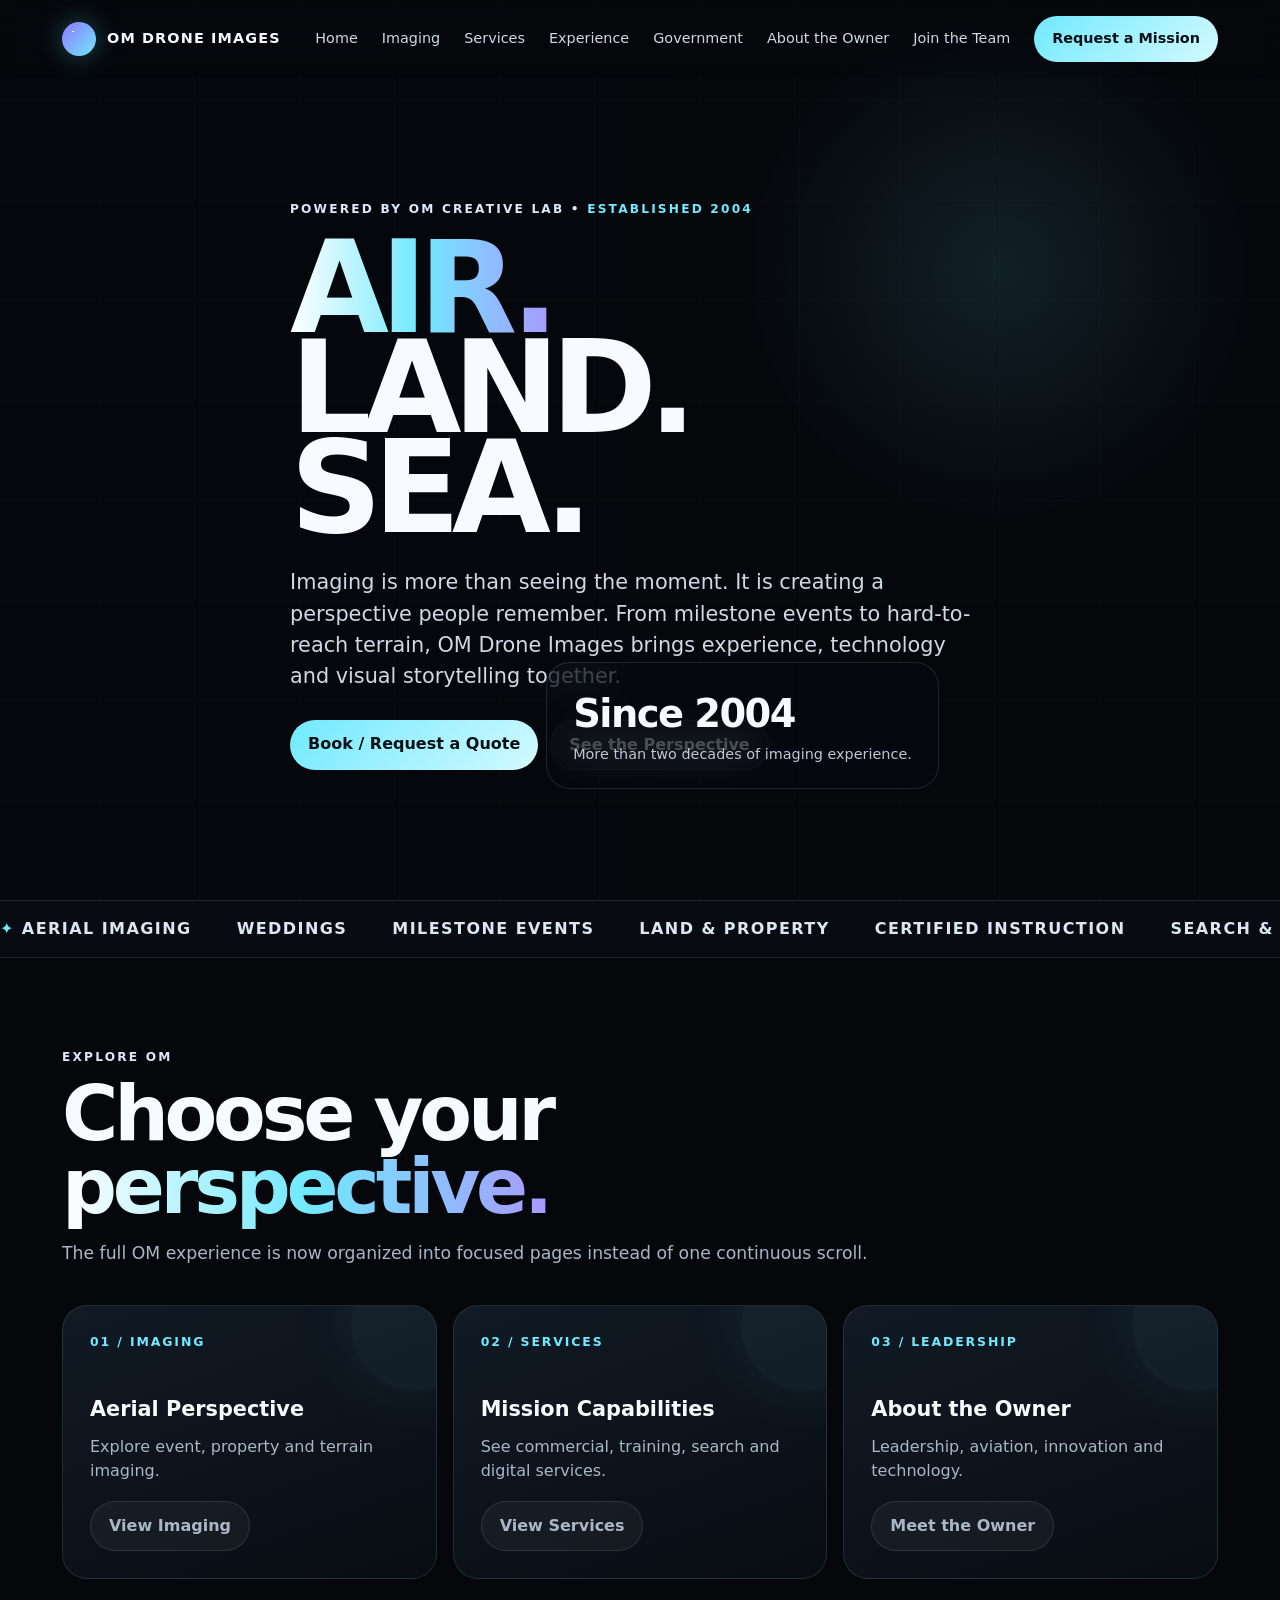
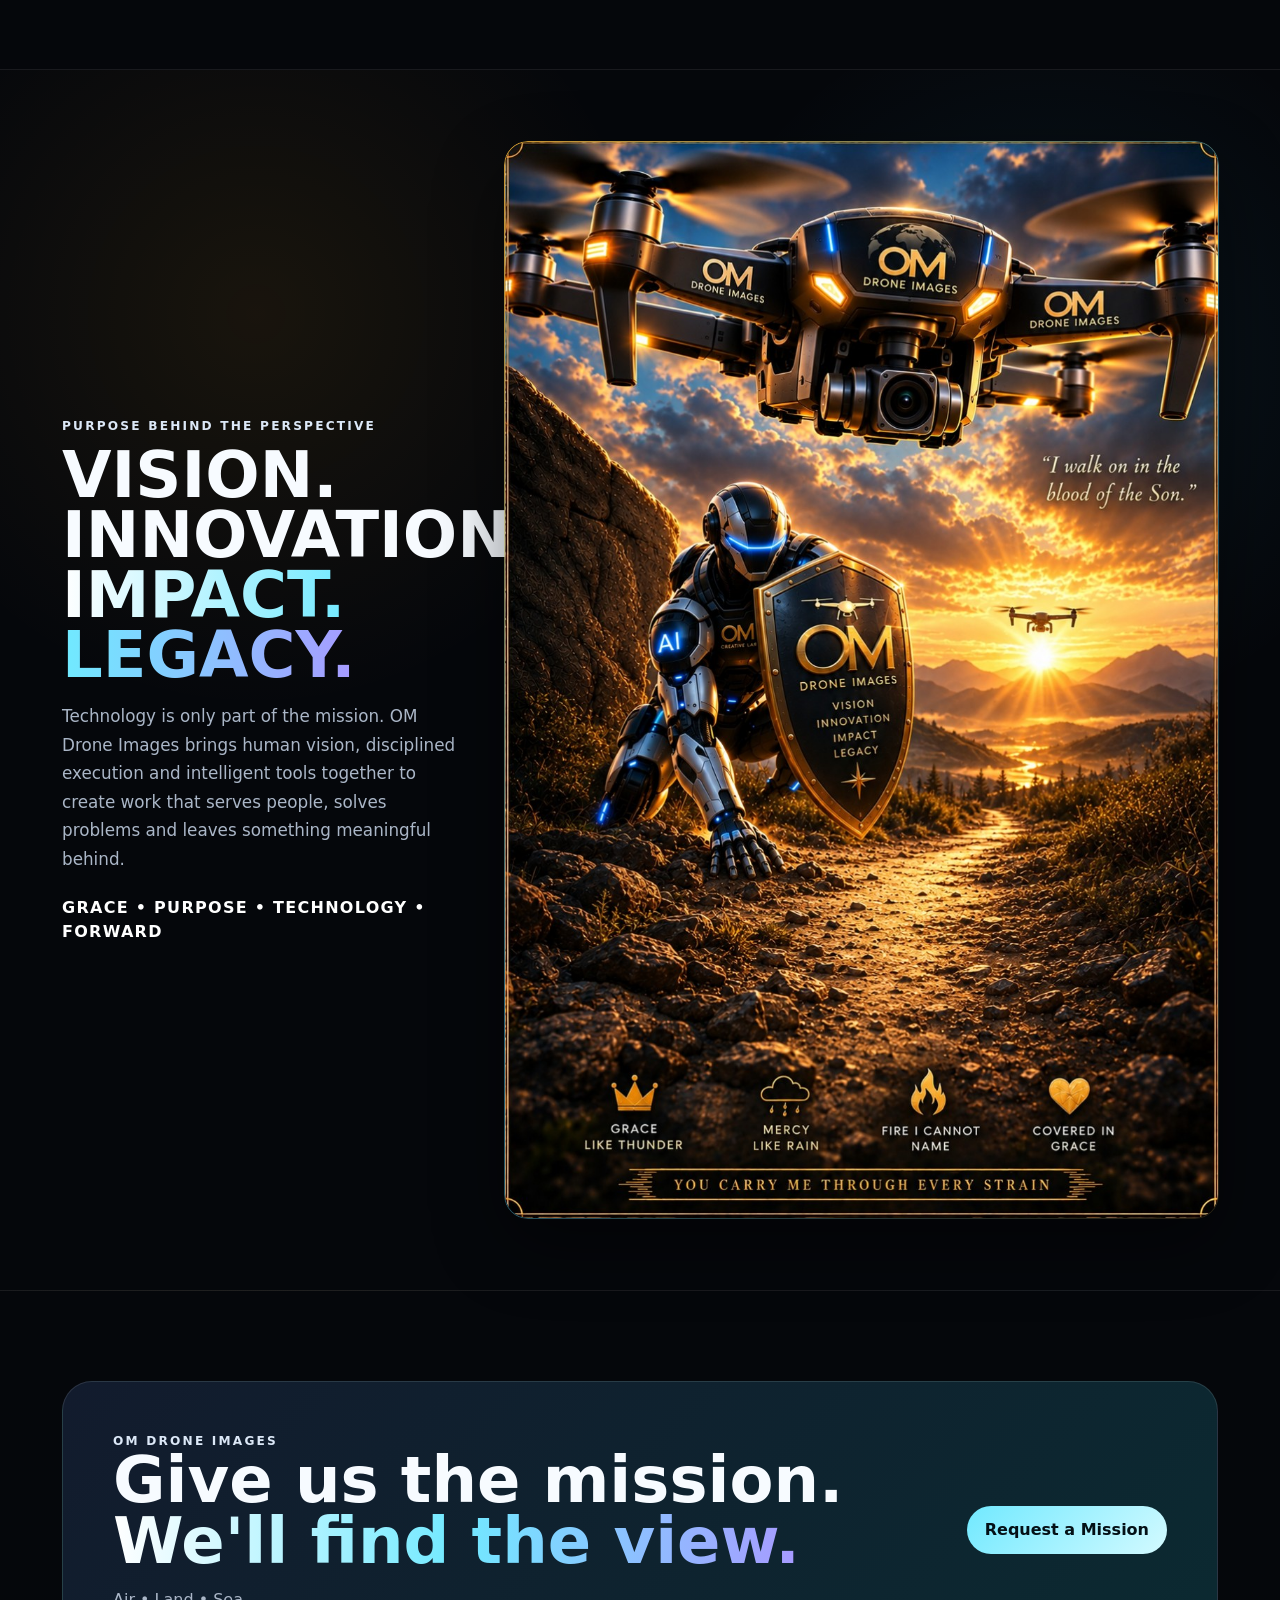
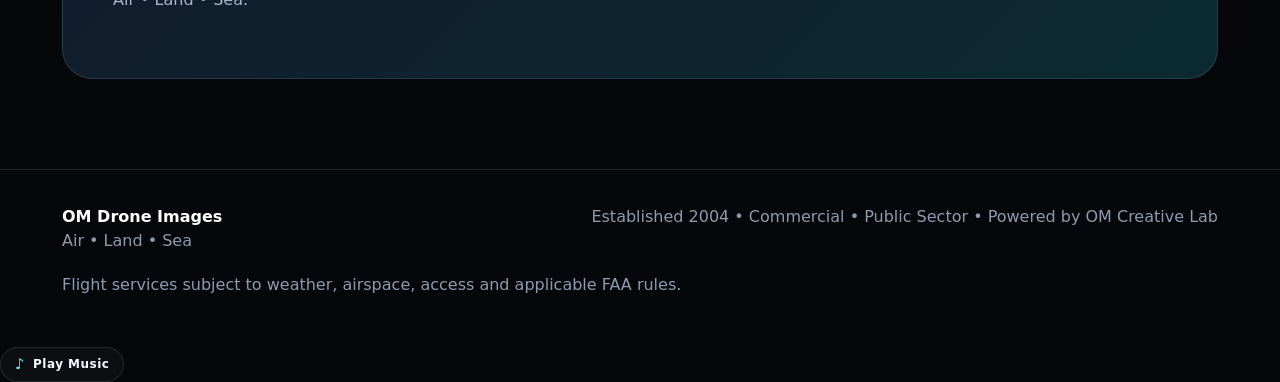
==== commit 1672b7a4: "Add files via upload" ====
--- a/index.html
+++ b/index.html
@@ -6,6 +6,73 @@
 <title>OM Drone Images | Air • Land • Sea</title>
 <meta name="description" content="OM Drone Images — imaging experience since 2004. Premium aerial imaging, events, instruction, property, search/location support and digital delivery.">
 <link rel="stylesheet" href="styles.css">
+
+<style>
+/* OM Purpose Feature — added 2026-09-10 */
+.om-purpose-feature{
+  padding:72px 0;
+  border-top:1px solid rgba(255,255,255,.08);
+  border-bottom:1px solid rgba(255,255,255,.08);
+  background:
+    radial-gradient(circle at 20% 20%,rgba(255,176,40,.08),transparent 28%),
+    radial-gradient(circle at 82% 24%,rgba(59,199,255,.08),transparent 26%),
+    #05070b;
+}
+.om-purpose-grid{
+  display:grid;
+  grid-template-columns:minmax(0,.72fr) minmax(320px,1.28fr);
+  gap:42px;
+  align-items:center;
+}
+.om-purpose-copy h2{
+  margin:10px 0 16px;
+  font-size:clamp(2.3rem,5vw,4.8rem);
+  line-height:.94;
+}
+.om-purpose-copy p{
+  color:var(--muted);
+  font-size:1.05rem;
+  line-height:1.7;
+  max-width:560px;
+}
+.om-purpose-copy .purpose-line{
+  margin-top:22px;
+  color:#fff;
+  font-weight:700;
+  letter-spacing:.08em;
+  text-transform:uppercase;
+}
+.om-purpose-art{
+  position:relative;
+  max-width:760px;
+  margin-left:auto;
+}
+.om-purpose-art:before{
+  content:"";
+  position:absolute;
+  inset:-1px;
+  border-radius:24px;
+  padding:1px;
+  background:linear-gradient(135deg,rgba(255,187,58,.8),rgba(76,209,255,.45),rgba(255,187,58,.15));
+  -webkit-mask:linear-gradient(#000 0 0) content-box,linear-gradient(#000 0 0);
+  -webkit-mask-composite:xor;
+  mask-composite:exclude;
+  pointer-events:none;
+}
+.om-purpose-art img{
+  display:block;
+  width:100%;
+  height:auto;
+  border-radius:24px;
+  box-shadow:0 26px 70px rgba(0,0,0,.46);
+}
+@media(max-width:900px){
+  .om-purpose-feature{padding:48px 0}
+  .om-purpose-grid{grid-template-columns:1fr;gap:28px}
+  .om-purpose-art{margin:0 auto;max-width:680px}
+}
+</style>
+
 </head><body><nav><div class="wrap nav">
 <a class="brand" href="index.html"><span class="orb"></span>OM DRONE IMAGES</a>
 <button class="menu-toggle" id="menuToggle" type="button" aria-label="Open menu" aria-expanded="false">☰</button>
@@ -27,13 +94,7 @@
 <div class="actions"><a class="btn primary" href="#contact">Book / Request a Quote</a><a class="btn" href="#gallery">See the Perspective</a></div>
 <div class="tenure"><strong>Since 2004</strong><span>More than two decades of imaging experience.</span></div>
 </div></div>
-</header><div class="music-strip">
-  <div class="music-strip-inner">
-    <button class="music-control" id="musicControl" type="button" aria-label="Play music">
-      <span class="music-icon">♪</span><span id="musicLabel">Play Music</span>
-    </button>
-  </div>
-</div><div class="marquee"><div class="track"><span><i>✦</i> AERIAL IMAGING</span><span>WEDDINGS</span><span>MILESTONE EVENTS</span><span>LAND & PROPERTY</span><span>CERTIFIED INSTRUCTION</span><span>SEARCH & LOCATION SUPPORT</span><span><i>✦</i> AIR • LAND • SEA</span><span><i>✦</i> AERIAL IMAGING</span><span>WEDDINGS</span><span>MILESTONE EVENTS</span><span>LAND & PROPERTY</span><span>CERTIFIED INSTRUCTION</span><span>SEARCH & LOCATION SUPPORT</span></div></div>
+</header><div class="marquee"><div class="track"><span><i>✦</i> AERIAL IMAGING</span><span>WEDDINGS</span><span>MILESTONE EVENTS</span><span>LAND & PROPERTY</span><span>CERTIFIED INSTRUCTION</span><span>SEARCH & LOCATION SUPPORT</span><span><i>✦</i> AIR • LAND • SEA</span><span><i>✦</i> AERIAL IMAGING</span><span>WEDDINGS</span><span>MILESTONE EVENTS</span><span>LAND & PROPERTY</span><span>CERTIFIED INSTRUCTION</span><span>SEARCH & LOCATION SUPPORT</span></div></div>
 <section><div class="wrap">
 <div class="head"><div class="kicker">Explore OM</div><h2>Choose your <span class="grad">perspective.</span></h2>
 <p>The full OM experience is now organized into focused pages instead of one continuous scroll.</p></div>
@@ -42,9 +103,28 @@
 <div class="card"><div class="num">02 / SERVICES</div><h3>Mission Capabilities</h3><p>See commercial, training, search and digital services.</p><p style="margin-top:18px"><a class="btn" href="services.html">View Services</a></p></div>
 <div class="card"><div class="num">03 / LEADERSHIP</div><h3>About the Owner</h3><p>Leadership, aviation, innovation and technology.</p><p style="margin-top:18px"><a class="btn" href="owner.html">Meet the Owner</a></p></div>
 </div></div></section>
+
+<section class="om-purpose-feature" id="purpose">
+  <div class="wrap">
+    <div class="om-purpose-grid">
+      <div class="om-purpose-copy">
+        <div class="kicker">Purpose Behind the Perspective</div>
+        <h2>VISION. INNOVATION.<br><span class="grad">IMPACT. LEGACY.</span></h2>
+        <p>Technology is only part of the mission. OM Drone Images brings human vision, disciplined execution and intelligent tools together to create work that serves people, solves problems and leaves something meaningful behind.</p>
+        <div class="purpose-line">Grace • Purpose • Technology • Forward</div>
+      </div>
+      <div class="om-purpose-art">
+        <img src="[data-uri]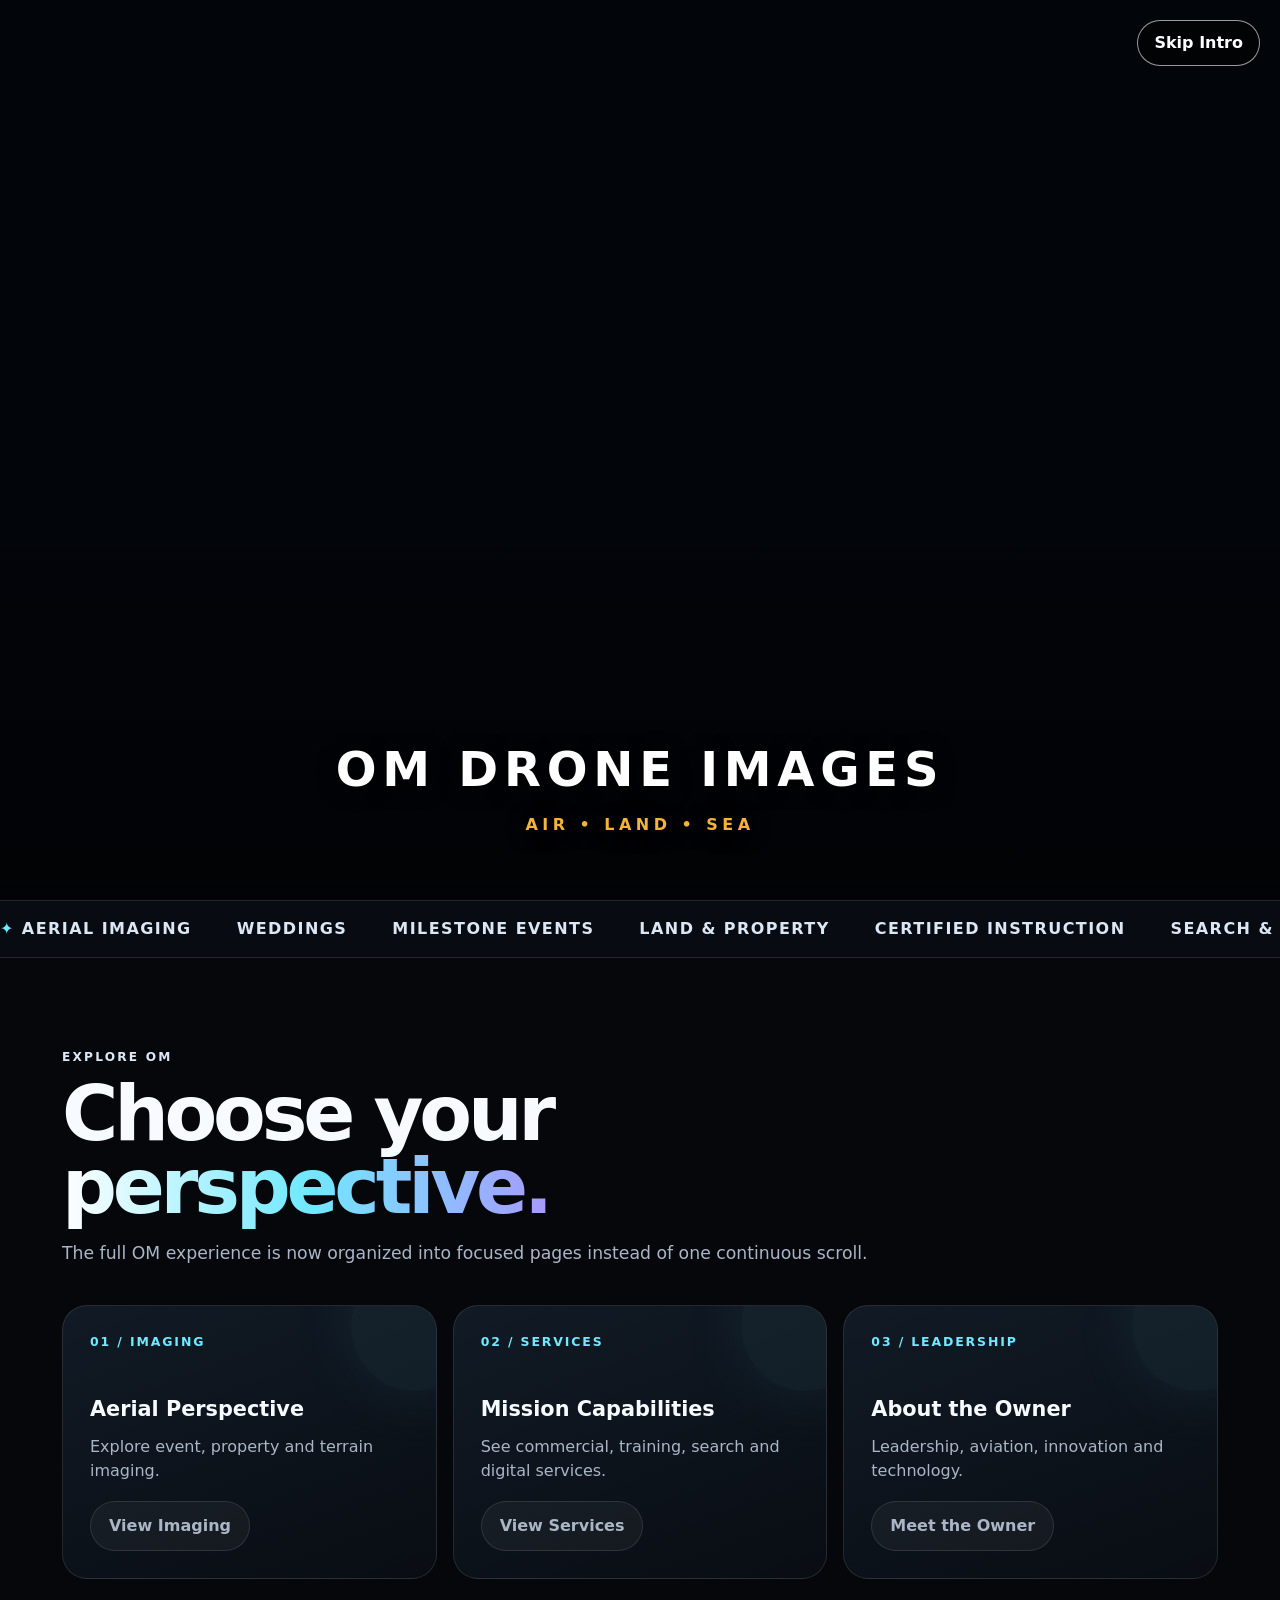
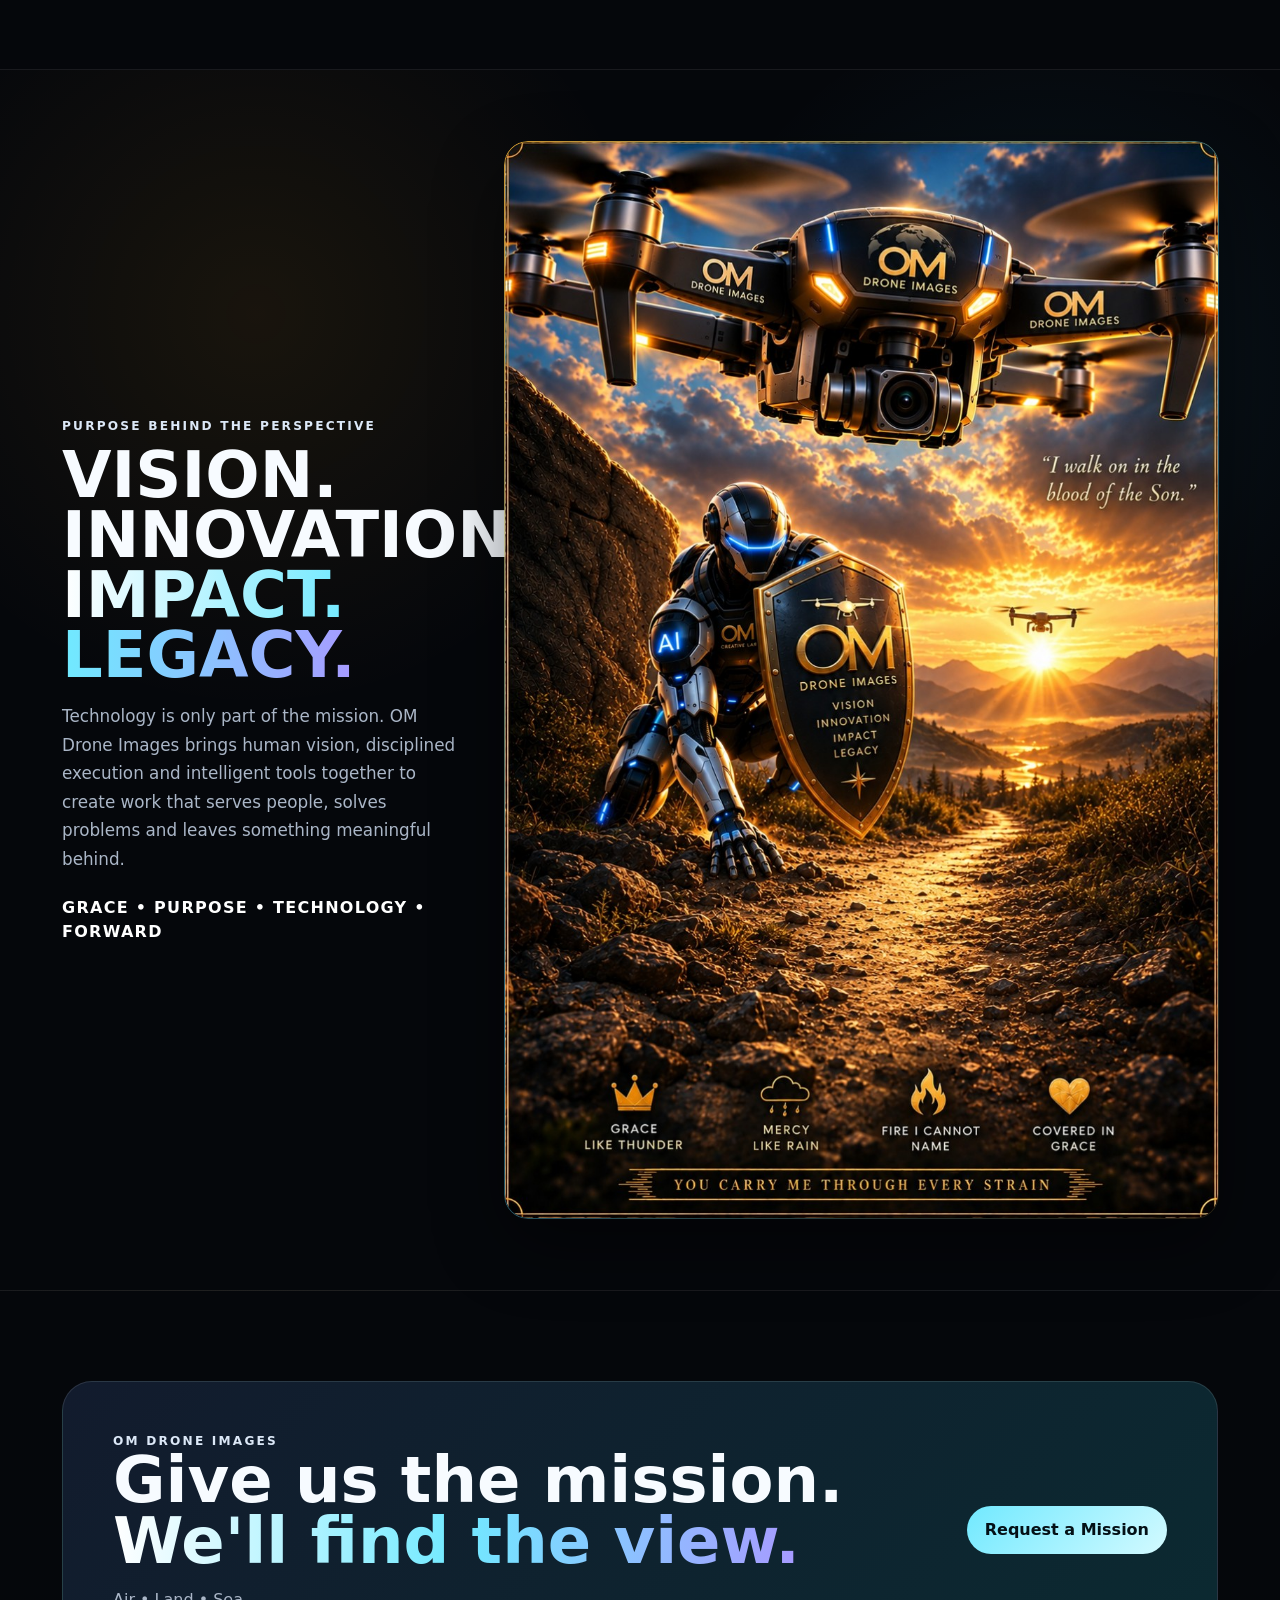
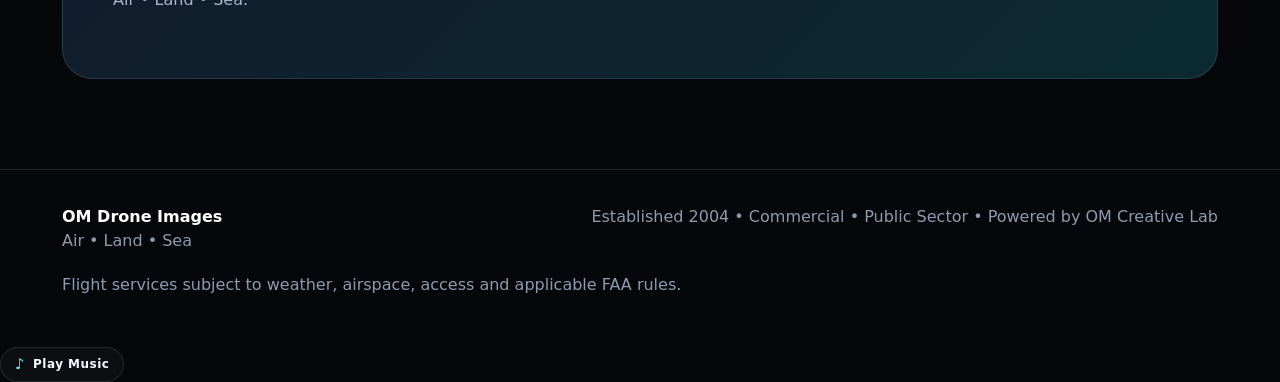
==== commit 73b994e6: "Add files via upload" ====
--- a/index.html
+++ b/index.html
@@ -73,7 +73,23 @@
 }
 </style>
 
-</head><body><nav><div class="wrap nav">
+<style>
+#omIntro{position:fixed;inset:0;z-index:99999;background:#02050a;display:flex;align-items:center;justify-content:center;transition:opacity .8s ease,visibility .8s ease}
+#omIntro.hide{opacity:0;visibility:hidden;pointer-events:none}
+#omIntro video{position:absolute;inset:0;width:100%;height:100%;object-fit:cover;object-position:center}
+#omIntro:after{content:"";position:absolute;inset:0;background:linear-gradient(180deg,rgba(0,0,0,.08),rgba(0,0,0,.04) 55%,rgba(0,0,0,.52));pointer-events:none}
+#omIntroBrand{position:absolute;left:50%;bottom:7%;transform:translateX(-50%);z-index:2;text-align:center;color:#fff;width:min(90%,720px);text-shadow:0 3px 20px #000}
+#omIntroBrand strong{display:block;font-size:clamp(1.45rem,4vw,3rem);letter-spacing:.12em}
+#omIntroBrand span{display:block;margin-top:8px;color:#f4b33b;font-weight:700;letter-spacing:.28em}
+#omIntroSkip{position:absolute;top:20px;right:20px;z-index:3;border:1px solid rgba(255,255,255,.6);border-radius:999px;background:rgba(0,0,0,.38);color:#fff;padding:10px 16px;font:inherit;font-weight:700;cursor:pointer}
+@media(prefers-reduced-motion:reduce){#omIntro{display:none}}
+</style>
+</head><body>
+<div id="omIntro">
+<video id="omIntroVideo" autoplay muted playsinline preload="auto"><source src="PullBackShot09110041_1789105369203.mp4" type="video/mp4"></video>
+<button id="omIntroSkip" type="button">Skip Intro</button>
+<div id="omIntroBrand"><strong>OM DRONE IMAGES</strong><span>AIR • LAND • SEA</span></div>
+</div><nav><div class="wrap nav">
 <a class="brand" href="index.html"><span class="orb"></span>OM DRONE IMAGES</a>
 <button class="menu-toggle" id="menuToggle" type="button" aria-label="Open menu" aria-expanded="false">☰</button>
 <div class="links" id="siteLinks">
@@ -185,4 +201,12 @@
   }
 })();
 </script>
+<script>
+(function(){
+const i=document.getElementById('omIntro'),v=document.getElementById('omIntroVideo'),s=document.getElementById('omIntroSkip');
+if(!i||!v)return;let done=false;
+function close(){if(done)return;done=true;i.classList.add('hide');setTimeout(()=>{i.style.display='none';try{v.pause()}catch(e){}},850)}
+if(s)s.addEventListener('click',close);v.addEventListener('ended',close);v.addEventListener('error',close);setTimeout(close,6500);
+})();
+</script>
 </body></html>
